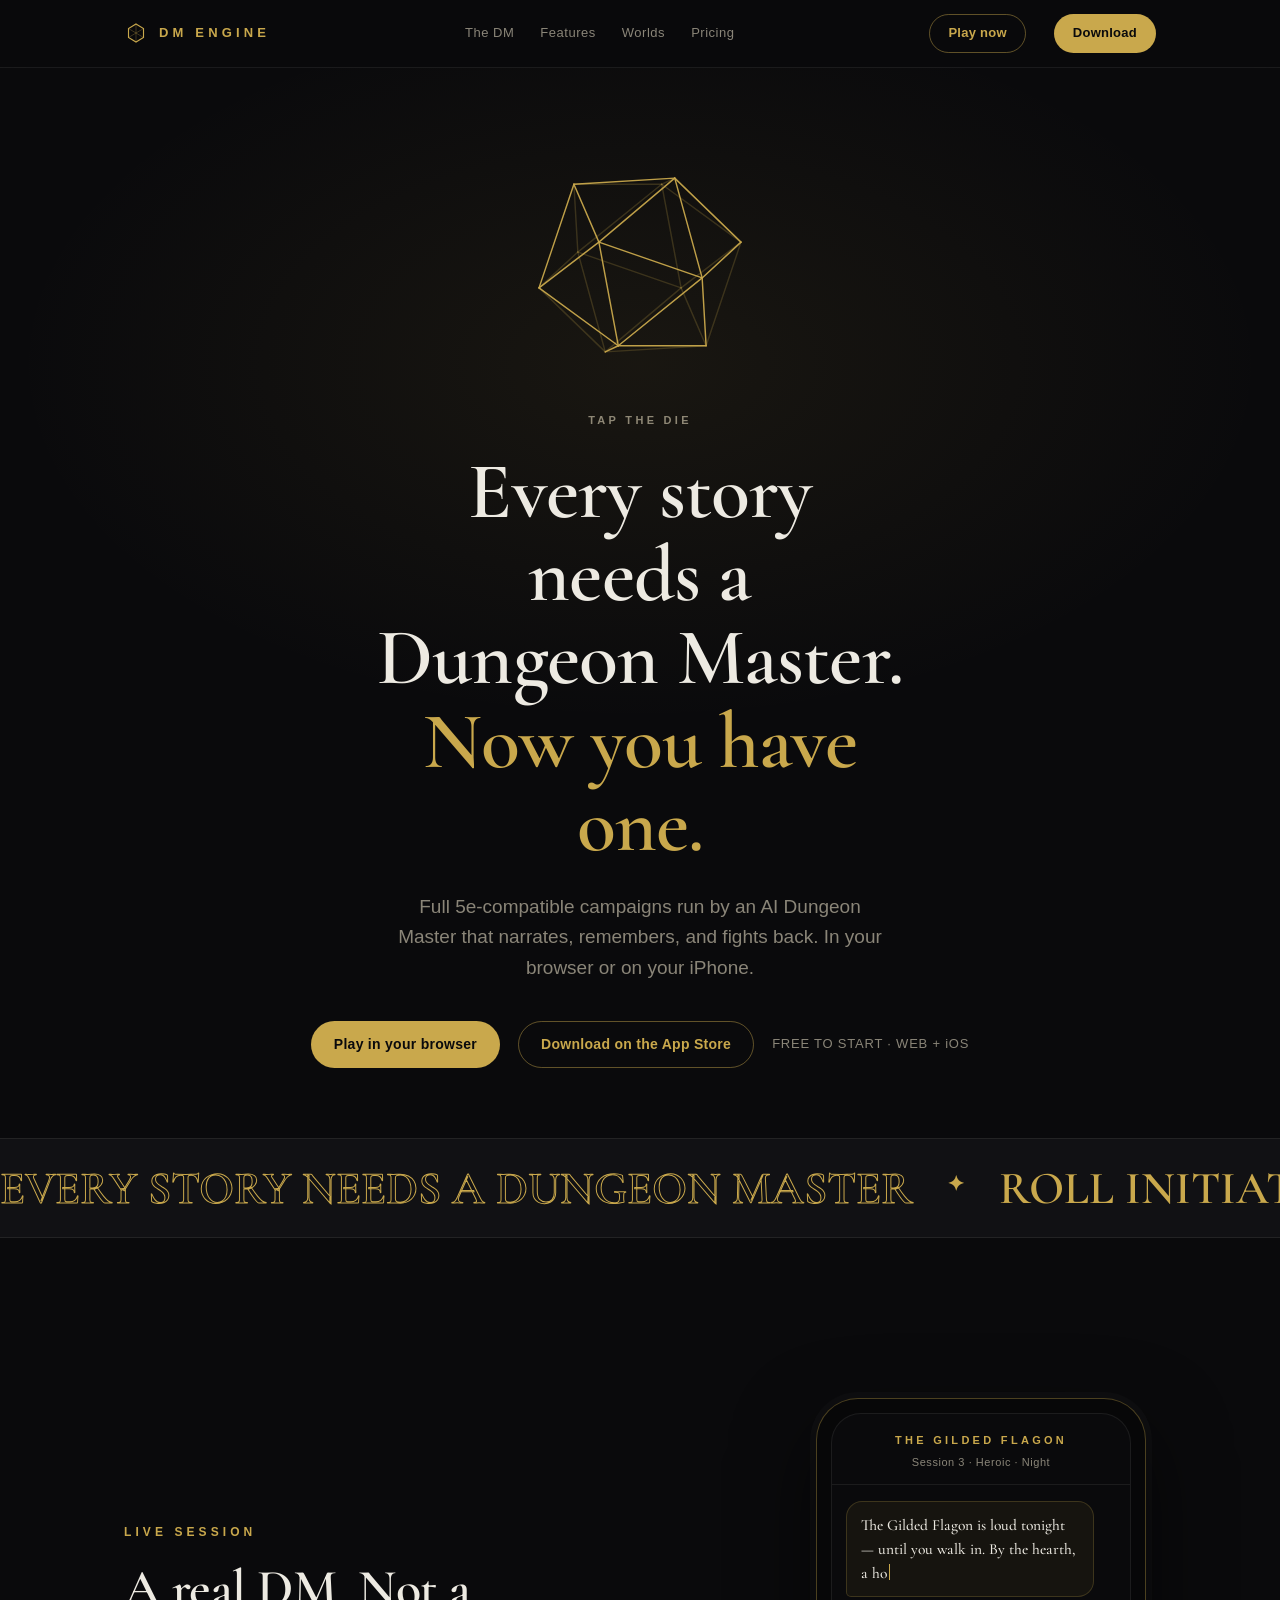
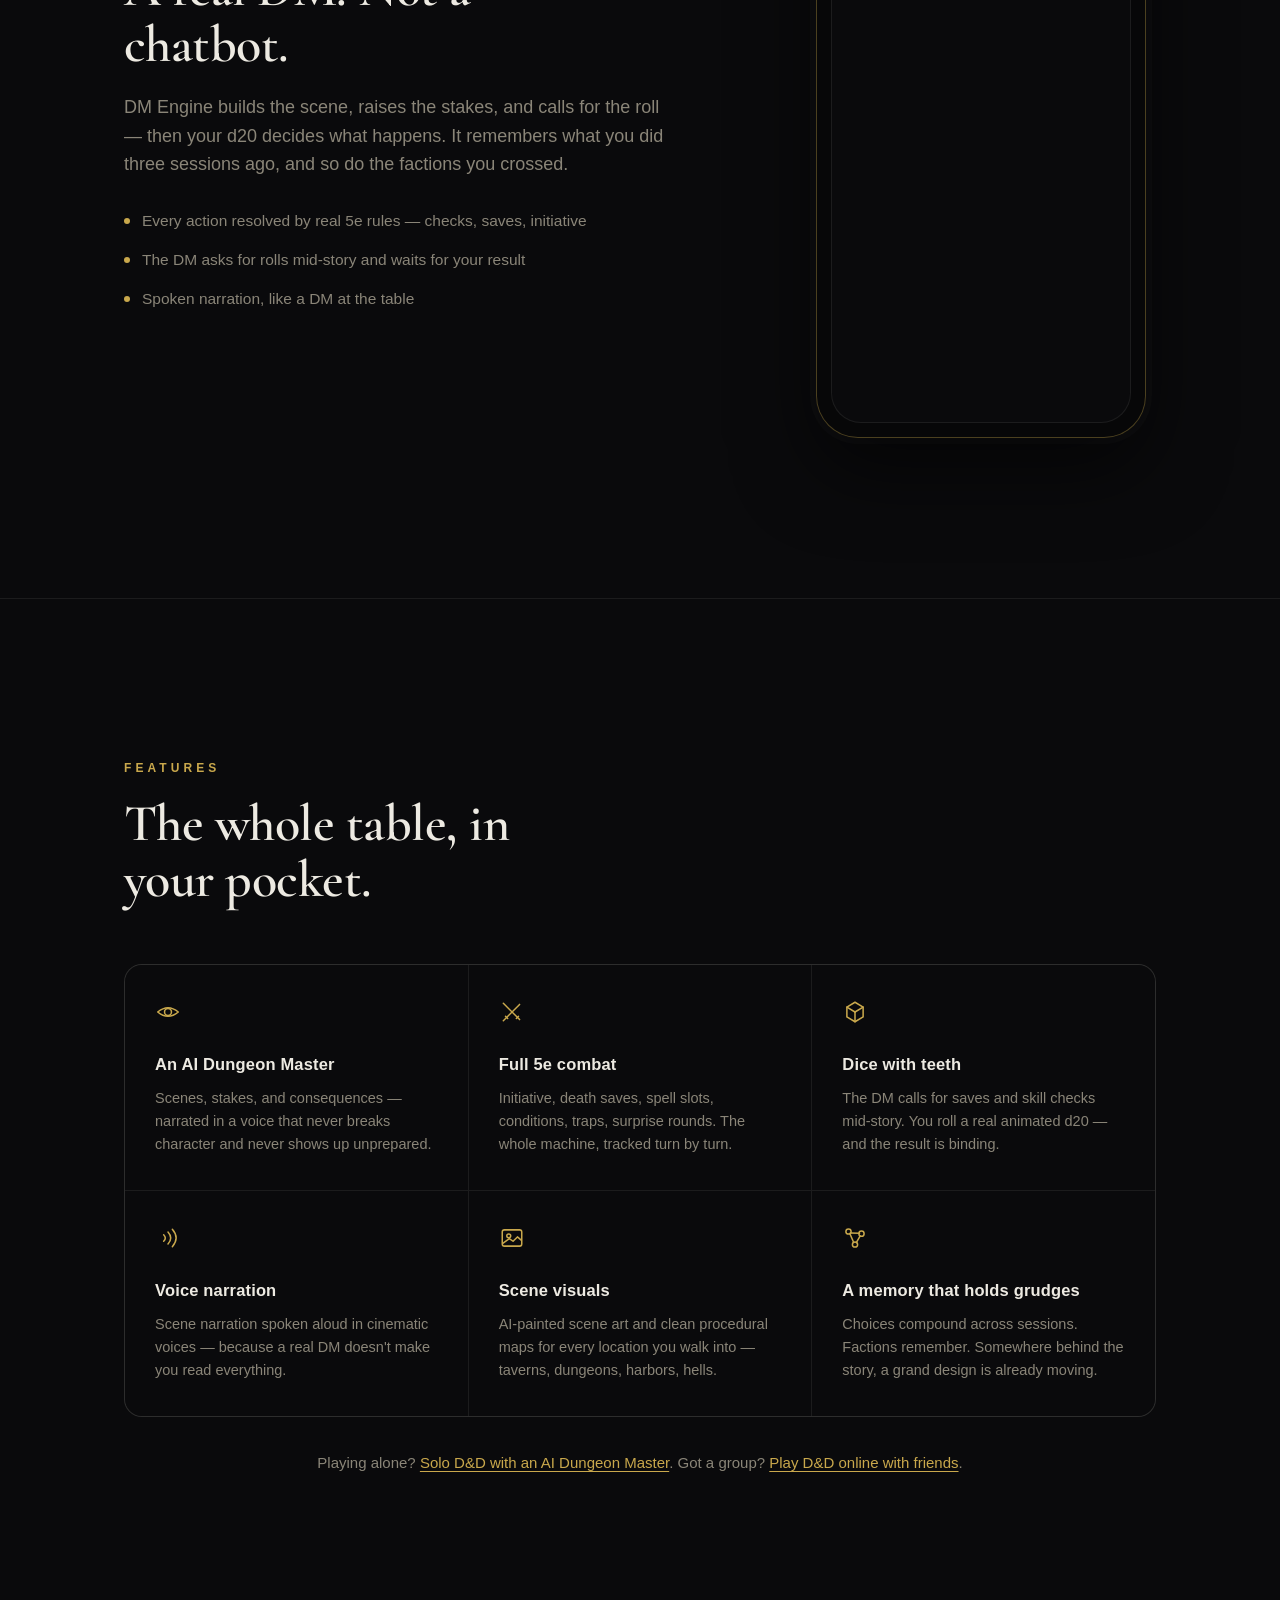
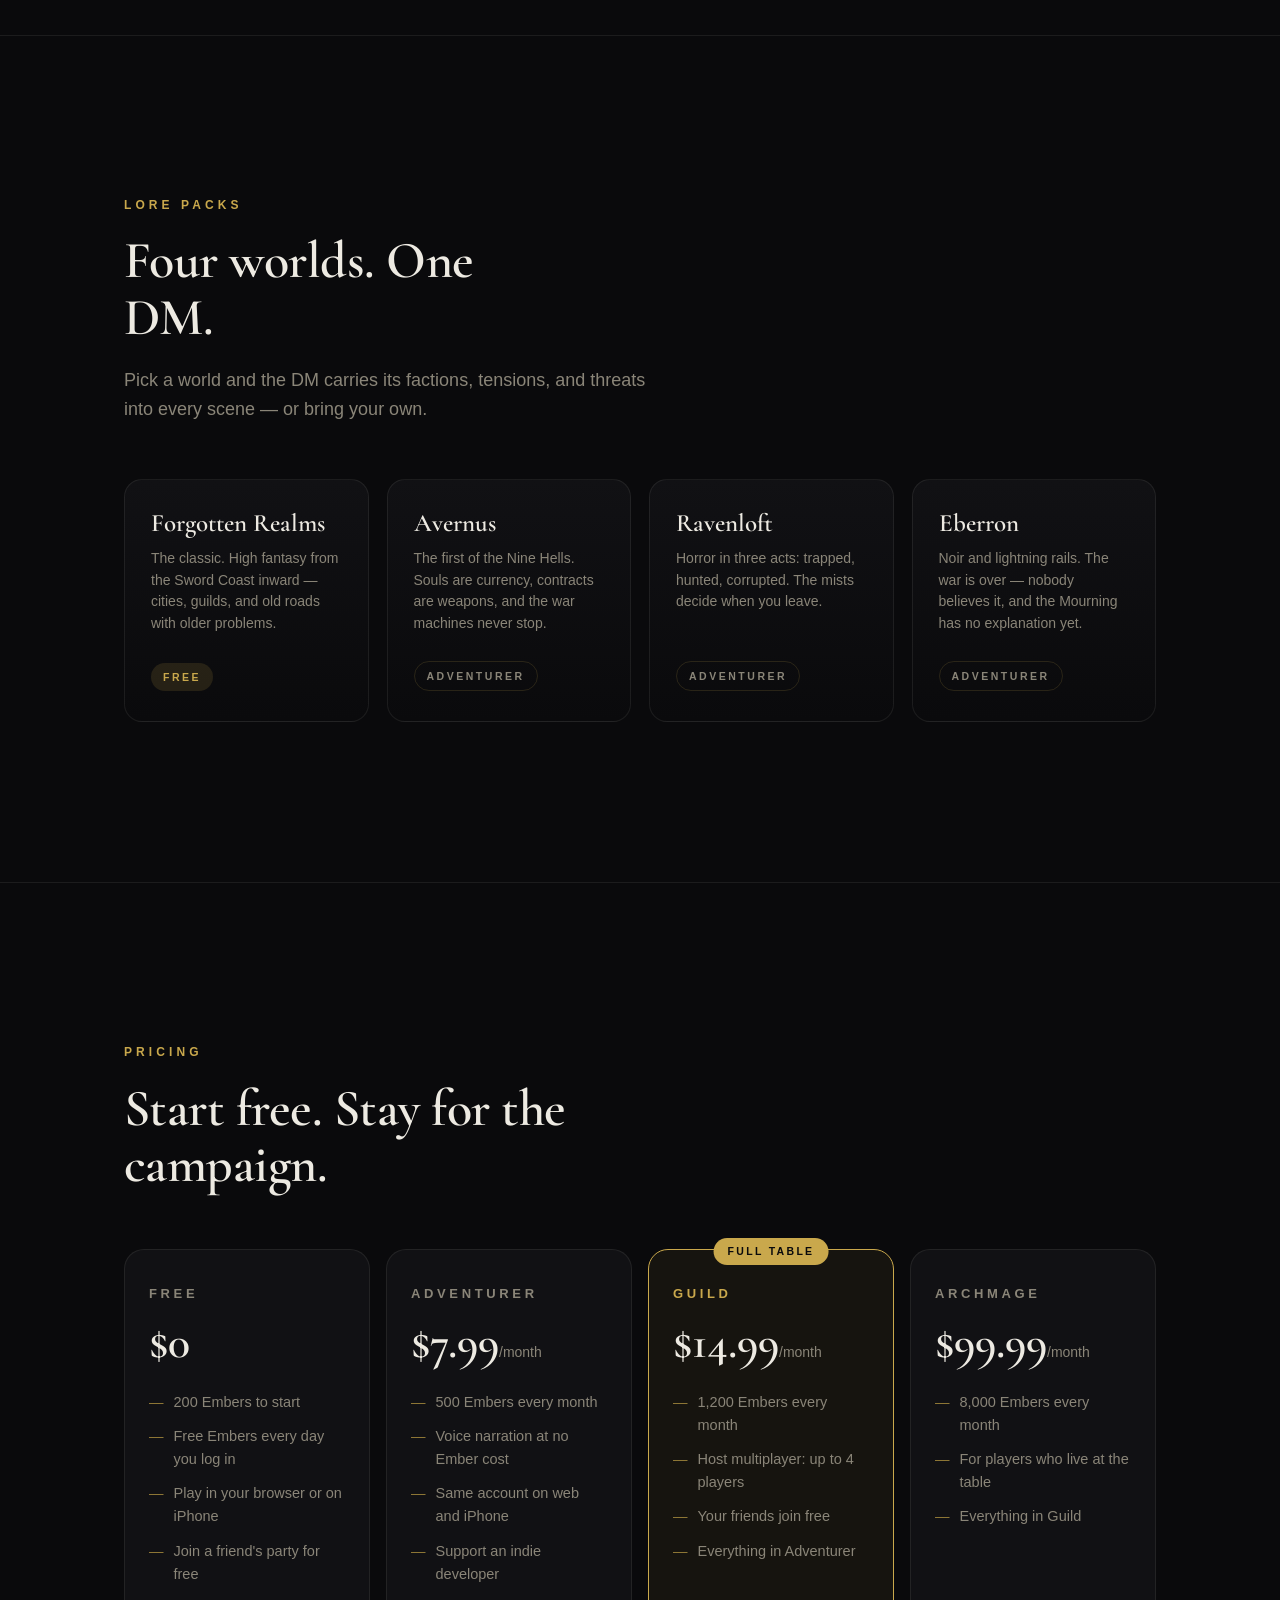
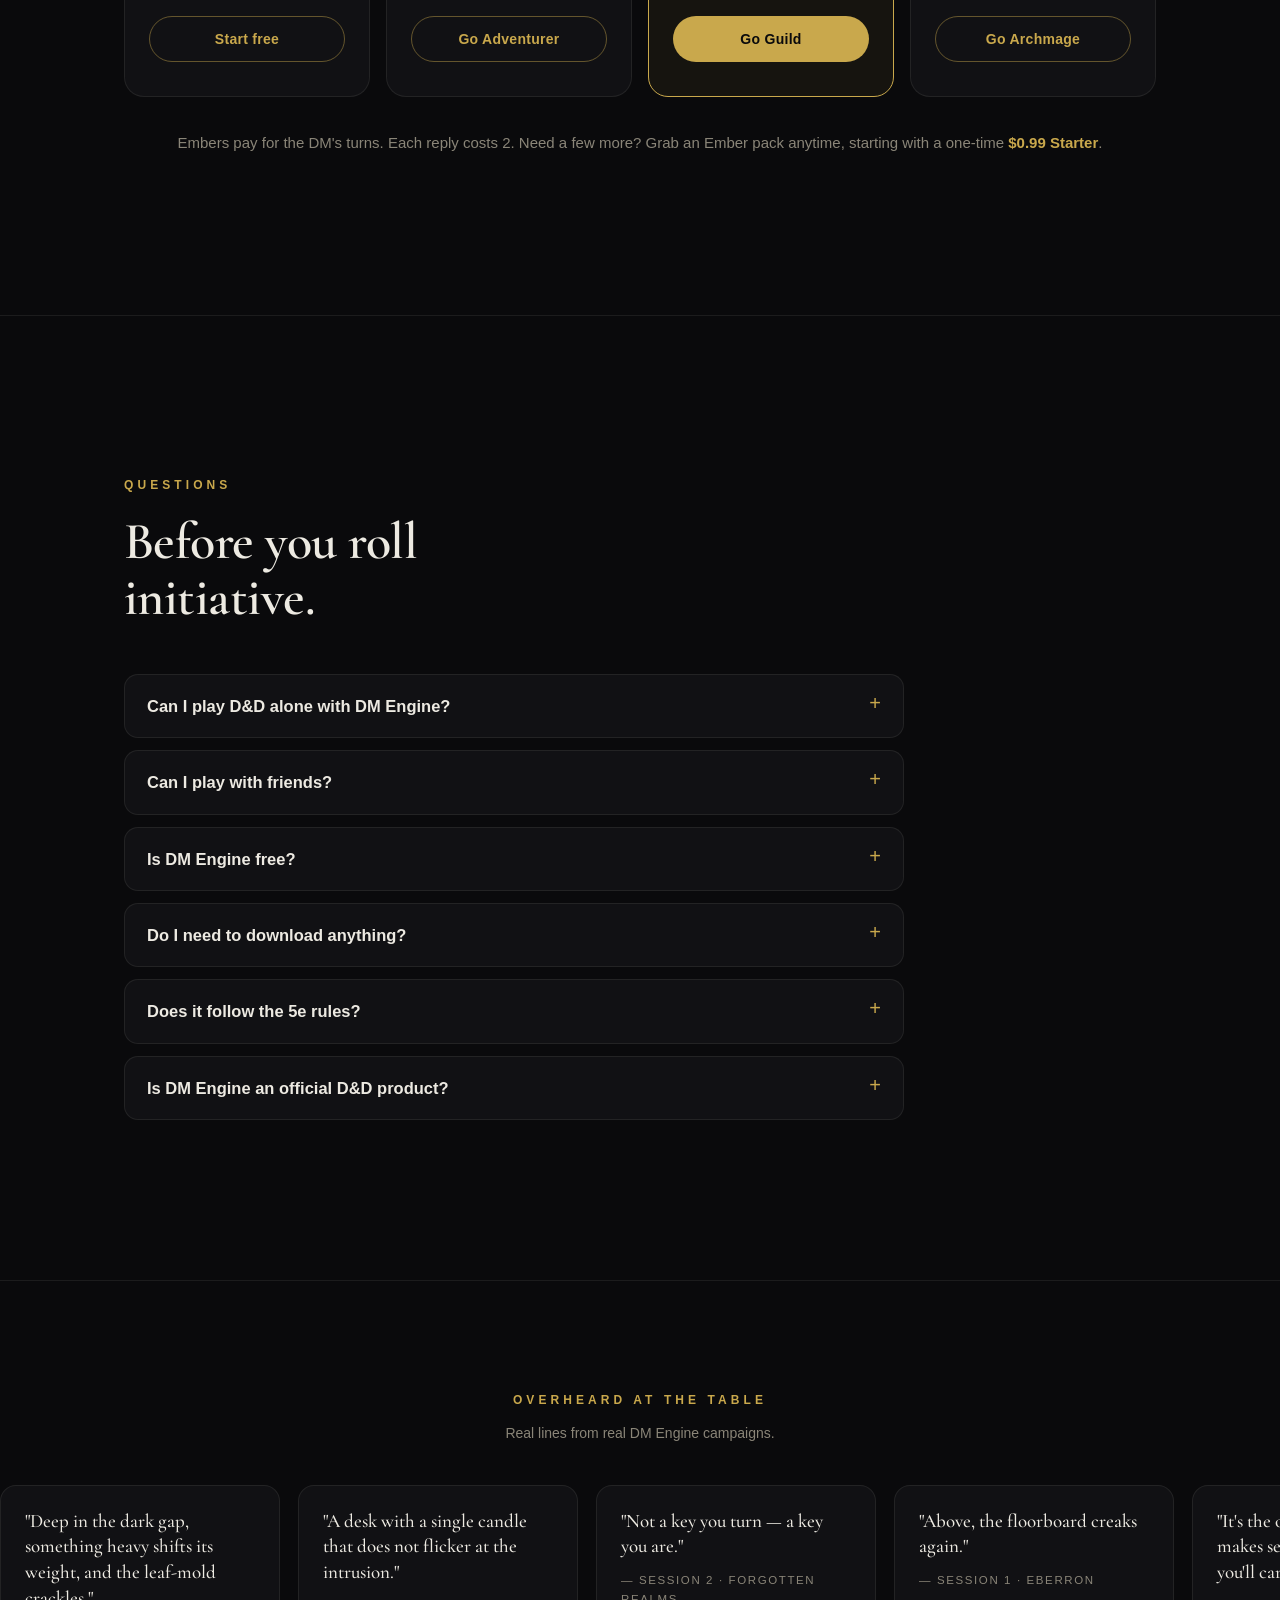
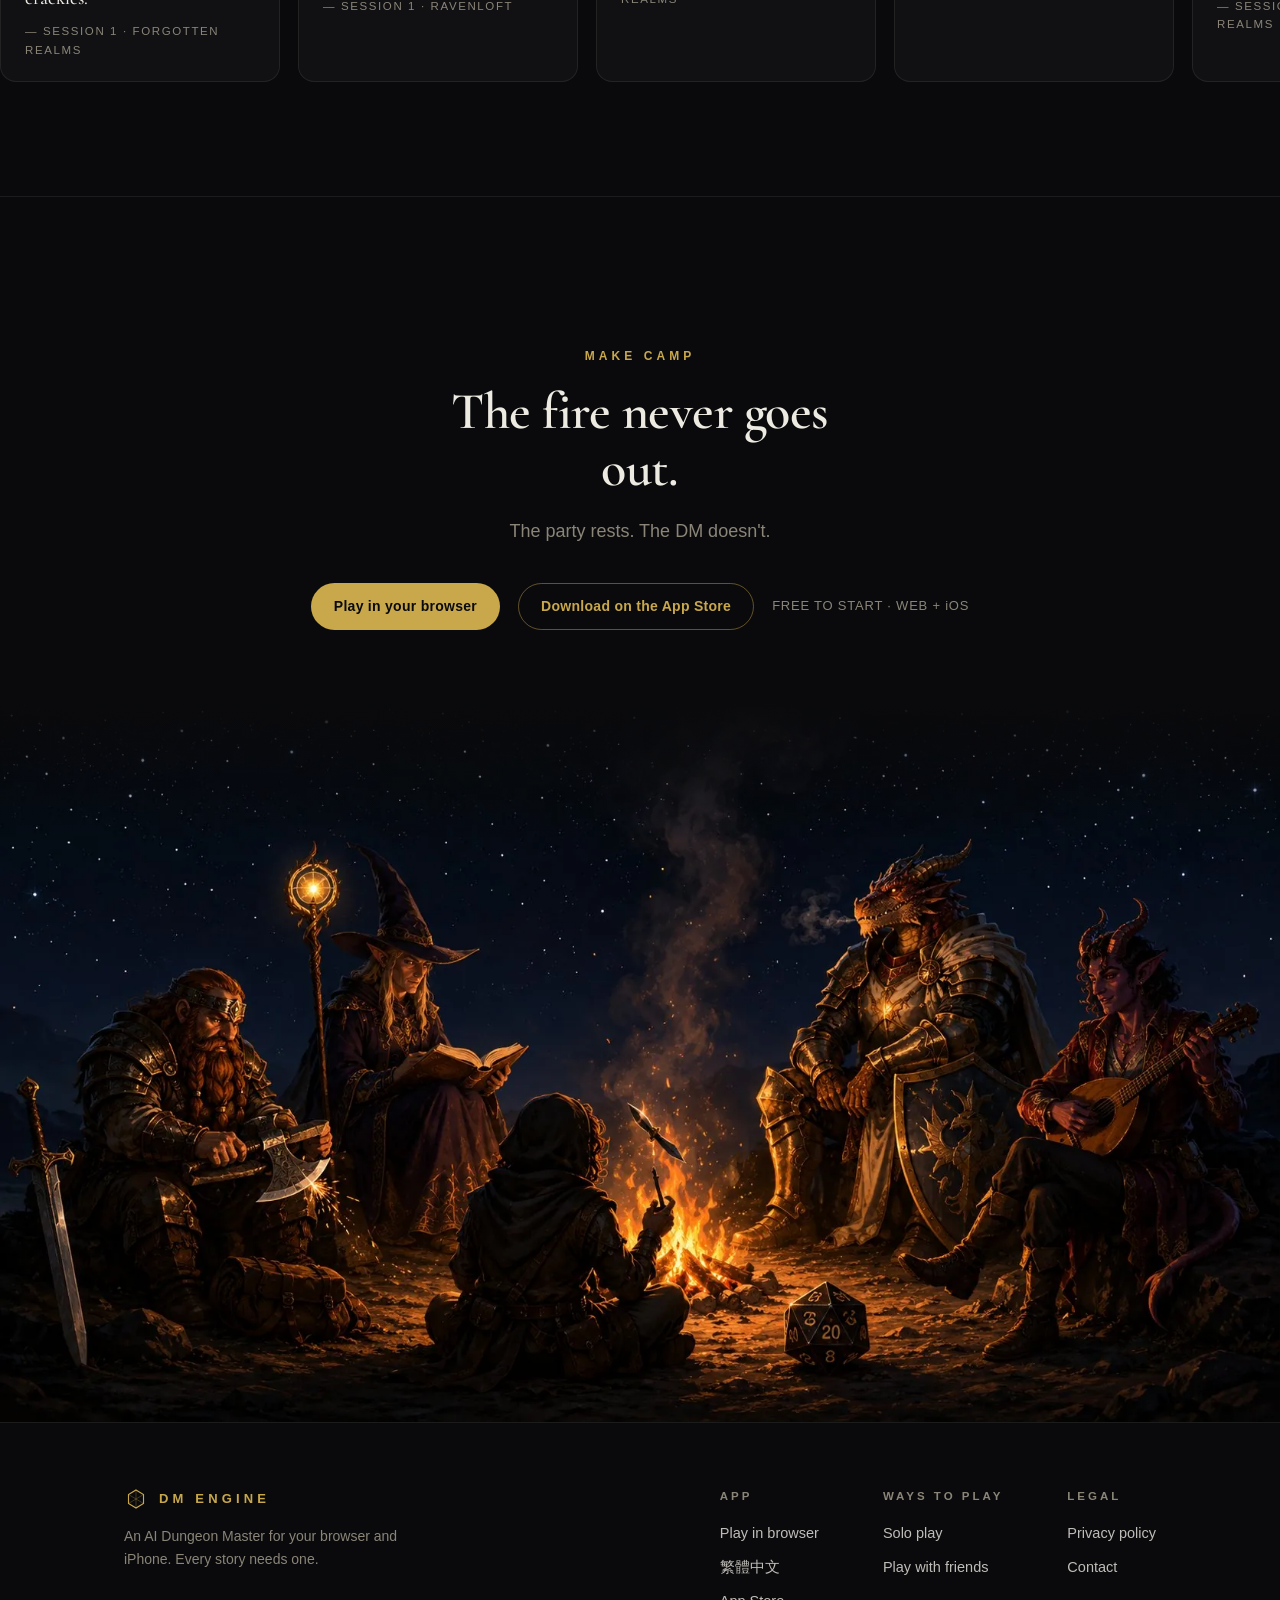
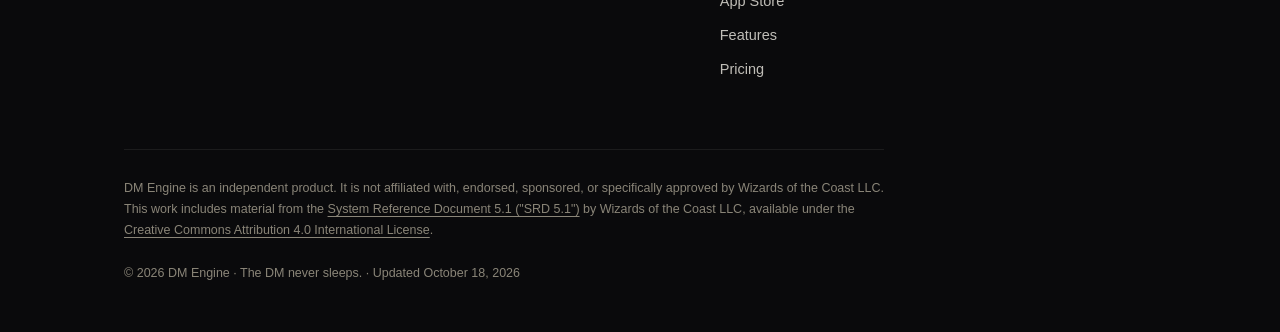
==== index.html @ 3f36490f "Add FAQ, business info and updated date" ====
<!DOCTYPE html>
<html lang="en">
<head>
<meta charset="UTF-8">
<meta name="viewport" content="width=device-width, initial-scale=1">
<title>DM Engine — AI Dungeon Master for 5e | Play Free in Your Browser or on iPhone</title>
<meta name="description" content="An AI Dungeon Master that runs full 5e campaigns: narration, real dice, combat, and a story that remembers. Play solo or host up to 4 friends. Free to start in your browser or on iPhone.">
<link rel="canonical" href="https://dmengineapp.com/">
<link rel="alternate" hreflang="en" href="https://dmengineapp.com/">
<link rel="alternate" hreflang="zh-Hant" href="https://dmengineapp.com/zh/">
<link rel="alternate" hreflang="x-default" href="https://dmengineapp.com/">
<meta name="theme-color" content="#0A0A0C">
<meta property="og:site_name" content="DM Engine">
<meta property="og:title" content="DM Engine — AI Dungeon Master">
<meta property="og:description" content="Every story needs a Dungeon Master. Now you have one. Full 5e campaigns, free to start in your browser or on iPhone.">
<meta property="og:type" content="website">
<meta property="og:url" content="https://dmengineapp.com/">
<meta property="og:image" content="https://dmengineapp.com/og-image.png">
<meta property="og:image:width" content="1200">
<meta property="og:image:height" content="630">
<meta property="og:image:alt" content="DM Engine: Every story needs a Dungeon Master. Now you have one.">
<meta name="twitter:card" content="summary_large_image">
<meta name="twitter:title" content="DM Engine — AI Dungeon Master">
<meta name="twitter:description" content="Full 5e campaigns run by an AI Dungeon Master. Free to start in your browser or on iPhone.">
<meta name="twitter:image" content="https://dmengineapp.com/og-image.png">
<meta name="apple-itunes-app" content="app-id=6762107792">
<script type="application/ld+json">{"@context": "https://schema.org", "@graph": [{"@type": "Organization", "@id": "https://dmengineapp.com/#org", "name": "DM Engine", "url": "https://dmengineapp.com/", "logo": "https://dmengineapp.com/logo.png", "email": "support@dmengineapp.com", "contactPoint": {"@type": "ContactPoint", "contactType": "customer support", "email": "support@dmengineapp.com", "availableLanguage": ["English", "Spanish", "Chinese"]}, "sameAs": ["https://apps.apple.com/app/id6762107792"]}, {"@type": "WebSite", "@id": "https://dmengineapp.com/#site", "name": "DM Engine", "url": "https://dmengineapp.com/", "publisher": {"@id": "https://dmengineapp.com/#org"}}, {"@type": "VideoGame", "name": "DM Engine", "url": "https://dmengineapp.com/", "description": "An AI Dungeon Master that runs full 5e campaigns: narration, real dice, combat, and a story that remembers. Play solo or host up to 4 friends. Free to start in your browser or on iPhone.", "image": "https://dmengineapp.com/og-image.png", "genre": ["Role-playing game", "Tabletop RPG"], "gamePlatform": ["Web browser", "iOS"], "applicationCategory": "GameApplication", "operatingSystem": "Web, iOS", "playMode": ["SinglePlayer", "MultiPlayer"], "numberOfPlayers": {"@type": "QuantitativeValue", "minValue": 1, "maxValue": 4}, "inLanguage": ["en", "es", "zh-Hant"], "sameAs": ["https://apps.apple.com/app/id6762107792", "https://play.dmengineapp.com/"], "offers": [{"@type": "Offer", "name": "Free", "price": "0", "priceCurrency": "USD", "url": "https://play.dmengineapp.com/"}, {"@type": "Offer", "name": "Adventurer", "price": "7.99", "priceCurrency": "USD", "url": "https://play.dmengineapp.com/"}, {"@type": "Offer", "name": "Guild", "price": "14.99", "priceCurrency": "USD", "url": "https://play.dmengineapp.com/"}, {"@type": "Offer", "name": "Archmage", "price": "99.99", "priceCurrency": "USD", "url": "https://play.dmengineapp.com/"}], "publisher": {"@id": "https://dmengineapp.com/#org"}}, {"@type": "WebPage", "@id": "https://dmengineapp.com/#page", "url": "https://dmengineapp.com/", "name": "DM Engine — AI Dungeon Master for 5e", "isPartOf": {"@id": "https://dmengineapp.com/#site"}, "publisher": {"@id": "https://dmengineapp.com/#org"}, "dateModified": "2026-10-18", "inLanguage": "en"}, {"@type": "FAQPage", "@id": "https://dmengineapp.com/#faq", "mainEntity": [{"@type": "Question", "name": "Can I play D&D alone with DM Engine?", "acceptedAnswer": {"@type": "Answer", "text": "Yes. DM Engine is an AI Dungeon Master, so you can run a full 5e-style campaign by yourself. It sets each scene, plays the characters you meet and asks for rolls when the story needs them."}}, {"@type": "Question", "name": "Can I play with friends?", "acceptedAnswer": {"@type": "Answer", "text": "Yes. A Guild member can host a game for up to 4 players. Friends join free with a 6-digit code, from a web browser or an iPhone."}}, {"@type": "Question", "name": "Is DM Engine free?", "acceptedAnswer": {"@type": "Answer", "text": "It is free to start. You get 200 Embers when you sign up and free Embers every day you log in. Each DM reply costs 2 Embers. Paid plans start at $7.99 a month."}}, {"@type": "Question", "name": "Do I need to download anything?", "acceptedAnswer": {"@type": "Answer", "text": "No. You can play in your browser at play.dmengineapp.com. There is also an iPhone app on the App Store, and the same account works on both."}}, {"@type": "Question", "name": "Does it follow the 5e rules?", "acceptedAnswer": {"@type": "Answer", "text": "Yes. Ability checks, saving throws, initiative, attack rolls, spell slots, conditions and death saves are all tracked, and you roll a real animated d20."}}, {"@type": "Question", "name": "Is DM Engine an official D&D product?", "acceptedAnswer": {"@type": "Answer", "text": "No. DM Engine is an independent product and is not affiliated with Wizards of the Coast. It uses material from the System Reference Document 5.1 under the Creative Commons license."}}]}]}</script>
<link rel="icon" href="data:image/svg+xml,%3Csvg xmlns='http://www.w3.org/2000/svg' viewBox='0 0 64 64'%3E%3Crect width='64' height='64' rx='14' fill='%230A0A0C'/%3E%3Cpolygon points='32,12 49,22 49,42 32,52 15,42 15,22' fill='none' stroke='%23C9A84C' stroke-width='2.5'/%3E%3Cline x1='32' y1='12' x2='32' y2='52' stroke='%23C9A84C' stroke-width='1.2' opacity='.6'/%3E%3Cline x1='15' y1='22' x2='49' y2='42' stroke='%23C9A84C' stroke-width='1.2' opacity='.6'/%3E%3Cline x1='49' y1='22' x2='15' y2='42' stroke='%23C9A84C' stroke-width='1.2' opacity='.6'/%3E%3C/svg%3E">
<link rel="preconnect" href="https://fonts.googleapis.com">
<link rel="preconnect" href="https://fonts.gstatic.com" crossorigin>
<link href="https://fonts.googleapis.com/css2?family=Cormorant+Garamond:wght@500;600&display=swap" rel="stylesheet">
<style>
:root{
  --bg:#0A0A0C;
  --bg2:#111114;
  --bg3:#16140F;
  --gold:#C9A84C;
  --gold-deep:#8F7836;
  --ink:#EDEAE2;
  --mut:#8A8578;
  --line:rgba(201,168,76,.16);
  --line-soft:rgba(237,234,226,.08);
  --sans:-apple-system,BlinkMacSystemFont,"Segoe UI",Roboto,Helvetica,Arial,sans-serif;
  --serif:"Cormorant Garamond",Georgia,serif;
}
*{box-sizing:border-box;margin:0;padding:0}
html{scroll-behavior:smooth}
body{
  background:var(--bg);
  color:var(--ink);
  font-family:var(--sans);
  font-size:17px;
  line-height:1.6;
  -webkit-font-smoothing:antialiased;
  overflow-x:hidden;
}
::selection{background:rgba(201,168,76,.25)}
a{color:inherit;text-decoration:none}
img,canvas{display:block;max-width:100%}

.wrap{max-width:1080px;margin:0 auto;padding:0 24px}

/* ---------- nav ---------- */
nav{
  position:fixed;inset:0 0 auto 0;z-index:50;
  background:rgba(10,10,12,.78);
  -webkit-backdrop-filter:blur(14px);backdrop-filter:blur(14px);
  border-bottom:1px solid var(--line-soft);
}
.nav-in{
  max-width:1080px;margin:0 auto;padding:14px 24px;
  display:flex;align-items:center;gap:28px;
}
.brand{display:flex;align-items:center;gap:11px;font-size:13px;font-weight:600;letter-spacing:.32em;color:var(--gold)}
.brand svg{width:24px;height:24px;flex:none;transition:transform .6s cubic-bezier(.2,.8,.2,1)}
.brand:hover svg{transform:rotate(120deg)}
.nav-links{display:flex;gap:26px;margin-left:auto}
.nav-links a{font-size:13px;color:var(--mut);letter-spacing:.04em;transition:color .2s}
.nav-links a:hover,.nav-links a:focus-visible{color:var(--ink)}
.btn{
  display:inline-flex;align-items:center;justify-content:center;gap:8px;
  font-family:var(--sans);font-size:14px;font-weight:600;letter-spacing:.02em;
  padding:11px 22px;border-radius:999px;cursor:pointer;
  transition:transform .18s,box-shadow .18s,background .18s,color .18s;
  border:1px solid transparent;
}
.btn:focus-visible{outline:2px solid var(--gold);outline-offset:3px}
.btn:active{transform:scale(.97)}
.btn-gold{background:var(--gold);color:#0A0A0C}
.btn-gold:hover{transform:translateY(-1px);box-shadow:0 6px 24px rgba(201,168,76,.25)}
.btn-ghost{border-color:rgba(201,168,76,.45);color:var(--gold)}
.btn-ghost:hover{background:rgba(201,168,76,.08)}
nav .btn{padding:8px 18px;font-size:13px}
nav .btn{white-space:nowrap}

/* ---------- hero ---------- */
.hero{
  min-height:100svh;
  display:flex;flex-direction:column;align-items:center;justify-content:center;
  text-align:center;position:relative;overflow:hidden;
  padding:120px 24px 70px;
}
.hero::before{
  content:"";position:absolute;inset:0;pointer-events:none;
  background:radial-gradient(ellipse 70% 45% at 50% 32%,rgba(201,168,76,.08),transparent 70%);
}
#ico{width:min(290px,60vw);height:auto;margin-bottom:2px;cursor:pointer;position:relative;z-index:1}
#ico:focus-visible{outline:2px solid var(--gold);outline-offset:8px;border-radius:50%}
.die-line{
  min-height:20px;margin-bottom:18px;
  font-size:11px;font-weight:600;letter-spacing:.3em;color:var(--mut);
  transition:opacity .4s,transform .4s,color .4s;
}
.die-line.pop{animation:pop .45s cubic-bezier(.2,1.4,.4,1)}
.die-line.rolled{color:var(--gold);font-size:12px}
@keyframes pop{0%{transform:scale(.7);opacity:0}100%{transform:scale(1);opacity:1}}
.hero h1{
  font-family:var(--serif);font-weight:600;
  font-size:clamp(42px,7.2vw,80px);
  line-height:1.04;letter-spacing:-.01em;
  max-width:14ch;
}
.hero h1 .gold{color:var(--gold);display:block}
.hero .sub{
  margin-top:26px;max-width:46ch;
  font-size:clamp(16px,2vw,19px);color:var(--mut);
}
.cta-row{margin-top:38px;display:flex;align-items:center;gap:18px;flex-wrap:wrap;justify-content:center}
.cta-note{font-size:13px;color:var(--mut);letter-spacing:.06em}

/* ---------- marquee bands ---------- */
.marquee{
  overflow:hidden;padding:26px 0;
  border-top:1px solid var(--line-soft);border-bottom:1px solid var(--line-soft);
  background:var(--bg2);
}
.m-track{display:flex;width:max-content;animation:marq 34s linear infinite}
.marquee:hover .m-track{animation-play-state:paused}
.m-seg{
  display:flex;align-items:center;gap:34px;padding-right:34px;
  font-family:var(--serif);font-weight:600;
  font-size:clamp(26px,4.5vw,46px);line-height:1;white-space:nowrap;
}
.m-seg em{font-style:normal}
.m-out{color:transparent;-webkit-text-stroke:1px var(--gold)}
@supports not (-webkit-text-stroke:1px black){.m-out{color:var(--gold-deep)}}
.m-fill{color:var(--gold)}
.m-seg i{font-style:normal;color:var(--gold);font-size:.45em;transform:translateY(-.1em)}
@keyframes marq{to{transform:translateX(-50%)}}

/* ---------- sections ---------- */
section{padding:clamp(96px,13vw,160px) 0;position:relative}
.eyebrow{
  font-size:12px;font-weight:600;letter-spacing:.34em;color:var(--gold);
  text-transform:uppercase;margin-bottom:18px;
}
h2{
  font-family:var(--serif);font-weight:600;
  font-size:clamp(32px,4.6vw,52px);line-height:1.08;letter-spacing:-.01em;
  max-width:18ch;
}
.lead{margin-top:20px;max-width:54ch;color:var(--mut);font-size:clamp(16px,1.9vw,18px)}
.rule{border-top:1px solid var(--line-soft)}

/* ---------- live session ---------- */
.session-grid{display:flex;gap:64px;align-items:center;flex-wrap:wrap}
.session-copy{flex:1 1 360px;min-width:300px}
.session-points{margin-top:30px;display:grid;gap:14px}
.session-points li{
  list-style:none;display:flex;gap:12px;align-items:baseline;
  color:var(--mut);font-size:15.5px;
}
.session-points li::before{content:"";width:6px;height:6px;border-radius:50%;background:var(--gold);flex:none;transform:translateY(-2px)}
.phone-col{flex:0 1 340px;margin:0 auto}
.phone{
  width:min(330px,86vw);aspect-ratio:330/640;
  background:#070708;
  border:1px solid rgba(201,168,76,.35);
  border-radius:42px;padding:14px;
  box-shadow:0 30px 80px rgba(0,0,0,.6),0 0 0 6px rgba(255,255,255,.02);
}
.screen{
  background:var(--bg);height:100%;border-radius:30px;
  display:flex;flex-direction:column;overflow:hidden;
  border:1px solid var(--line-soft);
}
.screen-head{
  padding:18px 18px 12px;text-align:center;
  border-bottom:1px solid var(--line-soft);
}
.screen-head .loc{font-size:11px;font-weight:600;letter-spacing:.3em;color:var(--gold)}
.screen-head .meta{font-size:11px;color:var(--mut);margin-top:5px;letter-spacing:.05em}
.msgs{flex:1;padding:16px 14px;display:flex;flex-direction:column;gap:12px;overflow-y:auto}
.msg{font-size:13.5px;line-height:1.55;padding:11px 14px;border-radius:16px;max-width:92%}
.msg.dm{
  background:var(--bg3);border:1px solid rgba(201,168,76,.22);
  color:var(--ink);align-self:flex-start;border-bottom-left-radius:5px;
  font-family:var(--serif);font-size:15.5px;font-weight:500;
}
.msg.pc{
  border:1px solid rgba(201,168,76,.5);color:var(--gold);
  align-self:flex-end;border-bottom-right-radius:5px;
}
.cur{display:inline-block;width:1px;height:1em;background:var(--gold);margin-left:2px;vertical-align:-2px;animation:blink 1s steps(1) infinite}
@keyframes blink{50%{opacity:0}}
.roll-chip{
  align-self:center;margin-top:4px;
  font-size:11px;font-weight:600;letter-spacing:.22em;color:var(--gold);
  border:1px solid rgba(201,168,76,.5);border-radius:999px;padding:8px 16px;
  opacity:0;transform:translateY(6px);transition:opacity .6s,transform .6s;
}
.roll-chip.show{opacity:1;transform:none}

/* ---------- features ---------- */
.feat-grid{
  margin-top:56px;
  display:grid;grid-template-columns:repeat(auto-fit,minmax(280px,1fr));
  gap:1px;background:var(--line-soft);
  border:1px solid var(--line-soft);border-radius:18px;overflow:hidden;
}
.feat{
  background:var(--bg);padding:34px 30px;
  transition:background .25s;
}
.feat:hover{background:var(--bg2)}
.feat svg{
  width:26px;height:26px;stroke:var(--gold);fill:none;stroke-width:1.4;
  stroke-linecap:round;stroke-linejoin:round;margin-bottom:18px;
  transition:transform .35s cubic-bezier(.2,1.2,.4,1);
}
.feat:hover svg{transform:translateY(-3px) rotate(-4deg)}
.feat h3{font-size:16.5px;font-weight:600;letter-spacing:.01em}
.feat p{margin-top:9px;font-size:14.5px;color:var(--mut);line-height:1.6}

/* ---------- worlds ---------- */
.world-grid{
  margin-top:56px;
  display:grid;grid-template-columns:repeat(auto-fit,minmax(230px,1fr));gap:18px;
}
.world{
  border:1px solid var(--line-soft);border-radius:18px;
  padding:30px 26px;min-height:200px;
  display:flex;flex-direction:column;justify-content:space-between;gap:26px;
  background:linear-gradient(180deg,var(--bg2),var(--bg));
  transition:border-color .25s,transform .25s;
}
.world:hover{border-color:rgba(201,168,76,.4);transform:translateY(-3px)}
.world h3{font-family:var(--serif);font-size:25px;font-weight:600;line-height:1.1}
.world .vibe{margin-top:10px;font-size:14px;color:var(--mut);line-height:1.55}
.tier{
  align-self:flex-start;
  font-size:10.5px;font-weight:600;letter-spacing:.24em;
  padding:6px 12px;border-radius:999px;
}
.tier.free{background:rgba(201,168,76,.14);color:var(--gold)}
.tier.adv{border:1px solid var(--line);color:var(--mut)}

/* ---------- pricing ---------- */
.price-grid{
  margin-top:56px;
  display:grid;grid-template-columns:repeat(4,1fr);gap:16px;
  align-items:stretch;
}
@media (max-width:980px){.price-grid{grid-template-columns:repeat(2,1fr)}}
@media (max-width:560px){.price-grid{grid-template-columns:1fr}}
.plan{
  border:1px solid var(--line-soft);border-radius:20px;padding:34px 24px;
  display:flex;flex-direction:column;background:var(--bg2);
}
.plan.hot{border-color:var(--gold);position:relative;background:var(--bg3)}
.plan .badge{
  position:absolute;top:-12px;left:50%;transform:translateX(-50%);
  background:var(--gold);color:#0A0A0C;
  font-size:10.5px;font-weight:700;letter-spacing:.22em;
  padding:5px 14px;border-radius:999px;white-space:nowrap;
}
.plan h3{font-size:13px;font-weight:600;letter-spacing:.28em;color:var(--mut);text-transform:uppercase}
.plan.hot h3{color:var(--gold)}
.price{font-family:var(--serif);font-size:46px;font-weight:600;margin-top:14px;line-height:1}
.price small{font-family:var(--sans);font-size:14px;color:var(--mut);font-weight:400}
.plan ul{margin:26px 0 30px;display:grid;gap:11px}
.plan li{list-style:none;font-size:14.5px;color:var(--mut);display:flex;gap:10px;align-items:baseline}
.plan li::before{content:"—";color:var(--gold-deep);flex:none}
.plan li .soon{font-size:10.5px;letter-spacing:.14em;color:var(--gold-deep);border:1px solid var(--line);border-radius:999px;padding:2px 8px;margin-left:6px;white-space:nowrap}
.plan .btn{margin-top:auto;width:100%}
.lifetime{
  margin-top:34px;text-align:center;color:var(--mut);font-size:15px;
}
.lifetime b{color:var(--gold);font-weight:600}
.lifetime a{color:var(--gold);text-decoration:underline;text-underline-offset:3px}
.lifetime a:hover{color:var(--ink)}
.faq-list{margin-top:48px;display:grid;gap:12px;max-width:780px}
.faq-list details{border:1px solid var(--line-soft);border-radius:14px;background:var(--bg2);padding:18px 22px}
.faq-list summary{cursor:pointer;font-weight:600;font-size:16.5px;list-style:none;display:flex;justify-content:space-between;gap:16px}
.faq-list summary::-webkit-details-marker{display:none}
.faq-list summary::after{content:"+";color:var(--gold);font-weight:400;font-size:20px;line-height:1}
.faq-list details[open] summary::after{content:"\2212"}
.faq-list details p{margin-top:12px;color:var(--mut);font-size:15px;line-height:1.65;max-width:68ch}
.faq-list summary:focus-visible{outline:2px solid var(--gold);outline-offset:4px;border-radius:6px}

/* ---------- overheard marquee ---------- */
.overheard{padding:clamp(70px,9vw,110px) 0;border-top:1px solid var(--line-soft);overflow:hidden}
.overheard .eyebrow{text-align:center;margin-bottom:12px}
.q-note{text-align:center;font-size:14px;color:var(--mut);margin-bottom:36px}
.q-track{display:flex;width:max-content;gap:18px;animation:marq 52s linear infinite reverse;padding:4px 0}
.overheard:hover .q-track{animation-play-state:paused}
.q-seg{display:flex;gap:18px;padding-right:18px}
.quote{
  flex:none;width:280px;
  border:1px solid var(--line-soft);border-radius:16px;
  padding:22px 24px;background:var(--bg2);
  transition:border-color .25s;
}
.quote:hover{border-color:rgba(201,168,76,.35)}
.quote p{font-family:var(--serif);font-size:19px;font-weight:500;line-height:1.35;color:var(--ink)}
.quote span{display:block;margin-top:12px;font-size:11.5px;letter-spacing:.14em;color:var(--mut);text-transform:uppercase}

/* ---------- camp (final cta) ---------- */
.camp{
  position:relative;text-align:center;
  padding:clamp(96px,12vw,150px) 0 0;
  border-top:1px solid var(--line-soft);
}
.camp .wrap{position:relative;z-index:1;display:flex;flex-direction:column;align-items:center}
.camp .lead{text-align:center}
.camp-scene{
  position:relative;width:100%;
  aspect-ratio:1672/941;min-height:420px;max-height:86vh;
  overflow:hidden;margin-top:clamp(44px,6vw,72px);
}
.camp-img{position:absolute;inset:0;width:100%;height:100%;object-fit:cover;object-position:50% 72%}
.camp-scene::before{
  content:"";position:absolute;top:0;left:0;right:0;height:140px;z-index:1;pointer-events:none;
  background:linear-gradient(180deg,var(--bg),rgba(10,10,12,0));
}
#fire{position:absolute;inset:0;width:100%;height:100%;z-index:2;cursor:pointer}

/* ---------- footer ---------- */
footer{border-top:1px solid var(--line-soft);padding:64px 0 48px}
.foot-top{display:flex;justify-content:space-between;gap:40px;flex-wrap:wrap}
.foot-brand{max-width:300px}
.foot-brand .brand{margin-bottom:14px}
.foot-brand p{font-size:14px;color:var(--mut)}
.foot-links{display:flex;gap:64px;flex-wrap:wrap}
.foot-links h4{font-size:11.5px;font-weight:600;letter-spacing:.26em;color:var(--mut);text-transform:uppercase;margin-bottom:16px}
.foot-links a{display:block;font-size:14.5px;color:var(--ink);opacity:.8;margin-bottom:11px;transition:opacity .2s}
.foot-links a:hover{opacity:1;color:var(--gold)}
.legal{
  margin-top:56px;padding-top:28px;border-top:1px solid var(--line-soft);
  font-size:12.5px;color:var(--mut);line-height:1.7;max-width:760px;
}
.legal a{text-decoration:underline;text-underline-offset:3px}
.legal a:hover{color:var(--gold)}

/* ---------- reveal + stagger ---------- */
.reveal{opacity:0;transform:translateY(26px);transition:opacity .8s ease,transform .8s ease}
.reveal.in{opacity:1;transform:none}
.stagger>*{opacity:0;transform:translateY(24px);transition:opacity .7s ease,transform .7s ease}
.stagger.in>*{opacity:1;transform:none}
.stagger.in>*:nth-child(2){transition-delay:.08s}
.stagger.in>*:nth-child(3){transition-delay:.16s}
.stagger.in>*:nth-child(4){transition-delay:.24s}
.stagger.in>*:nth-child(5){transition-delay:.32s}
.stagger.in>*:nth-child(6){transition-delay:.4s}

@media (prefers-reduced-motion:reduce){
  html{scroll-behavior:auto}
  .reveal,.stagger>*{opacity:1;transform:none;transition:none}
  .cur{animation:none}
  .m-track,.q-track{animation:none}
  .die-line.pop{animation:none}
  .brand:hover svg,.feat:hover svg{transform:none}
}
@media (max-width:720px){
  .nav-links{display:none}
  .nav-in{gap:10px;padding:12px 16px}
  .brand{white-space:nowrap;letter-spacing:.2em}
  nav .btn{padding:7px 12px;font-size:12px}
  .session-grid{gap:44px}
  section{padding:88px 0}
  .quote{width:240px}
}
</style>
</head>
<body>

<nav>
  <div class="nav-in">
    <a class="brand" href="#top" aria-label="DM Engine home">
      <svg viewBox="0 0 64 64" aria-hidden="true"><polygon points="32,8 52,20 52,44 32,56 12,44 12,20" fill="none" stroke="#C9A84C" stroke-width="3"/><line x1="32" y1="8" x2="32" y2="56" stroke="#C9A84C" stroke-width="1.4" opacity=".55"/><line x1="12" y1="20" x2="52" y2="44" stroke="#C9A84C" stroke-width="1.4" opacity=".55"/><line x1="52" y1="20" x2="12" y2="44" stroke="#C9A84C" stroke-width="1.4" opacity=".55"/></svg>
      DM ENGINE
    </a>
    <div class="nav-links">
      <a href="#session">The DM</a>
      <a href="#features">Features</a>
      <a href="#worlds">Worlds</a>
      <a href="#pricing">Pricing</a>
    </div>
    <a class="btn btn-ghost" style="margin-left:auto" href="https://play.dmengineapp.com">Play now</a>
    <a class="btn btn-gold" href="https://apps.apple.com/app/id6762107792">Download</a>
  </div>
</nav>

<header class="hero" id="top">
  <canvas id="ico" width="600" height="600" role="button" tabindex="0" aria-label="A twenty-sided die. Tap to roll."></canvas>
  <div class="die-line" id="dieLine" aria-live="polite">TAP THE DIE</div>
  <h1 id="heroTitle">Every story needs a Dungeon&nbsp;Master. <span class="gold">Now you have one.</span></h1>
  <p class="sub" id="heroSub">Full 5e-compatible campaigns run by an AI Dungeon Master that narrates, remembers, and fights back. In your browser or on your iPhone.</p>
  <div class="cta-row" id="heroCta">
    <a class="btn btn-gold" href="https://play.dmengineapp.com">Play in your browser</a>
    <a class="btn btn-ghost" href="https://apps.apple.com/app/id6762107792">Download on the App&nbsp;Store</a>
    <span class="cta-note">FREE TO START · WEB + iOS</span>
  </div>
</header>

<div class="marquee" aria-hidden="true">
  <div class="m-track">
    <span class="m-seg">
      <em class="m-out">EVERY STORY NEEDS A DUNGEON MASTER</em><i>✦</i>
      <em class="m-fill">ROLL INITIATIVE</em><i>✦</i>
      <em class="m-out">THE TABLE IS ALWAYS SET</em><i>✦</i>
    </span>
    <span class="m-seg">
      <em class="m-out">EVERY STORY NEEDS A DUNGEON MASTER</em><i>✦</i>
      <em class="m-fill">ROLL INITIATIVE</em><i>✦</i>
      <em class="m-out">THE TABLE IS ALWAYS SET</em><i>✦</i>
    </span>
  </div>
</div>

<section id="session">
  <div class="wrap session-grid">
    <div class="session-copy reveal">
      <p class="eyebrow">Live session</p>
      <h2>A real DM. Not a chatbot.</h2>
      <p class="lead">DM Engine builds the scene, raises the stakes, and calls for the roll — then your d20 decides what happens. It remembers what you did three sessions ago, and so do the factions you crossed.</p>
      <ul class="session-points">
        <li>Every action resolved by real 5e rules — checks, saves, initiative</li>
        <li>The DM asks for rolls mid-story and waits for your result</li>
        <li>Spoken narration, like a DM at the table</li>
      </ul>
    </div>
    <div class="phone-col reveal">
      <div class="phone">
        <div class="screen">
          <div class="screen-head">
            <div class="loc">THE GILDED FLAGON</div>
            <div class="meta">Session 3 · Heroic · Night</div>
          </div>
          <div class="msgs" id="msgs">
            <div class="roll-chip" id="rollChip">ROLL INITIATIVE — D20</div>
          </div>
        </div>
      </div>
    </div>
  </div>
</section>

<section id="features" class="rule">
  <div class="wrap">
    <div class="reveal">
      <p class="eyebrow">Features</p>
      <h2>The whole table, in your pocket.</h2>
    </div>
    <div class="feat-grid stagger">
      <div class="feat">
        <svg viewBox="0 0 24 24" aria-hidden="true"><path d="M2.5 12 Q12 4 21.5 12 Q12 20 2.5 12 Z"/><circle cx="12" cy="12" r="3.2"/></svg>
        <h3>An AI Dungeon Master</h3>
        <p>Scenes, stakes, and consequences — narrated in a voice that never breaks character and never shows up unprepared.</p>
      </div>
      <div class="feat">
        <svg viewBox="0 0 24 24" aria-hidden="true"><line x1="4" y1="20" x2="19" y2="5"/><line x1="4" y1="4" x2="19" y2="19"/><line x1="6" y1="16" x2="8" y2="18"/><line x1="16" y1="18" x2="18" y2="16"/></svg>
        <h3>Full 5e combat</h3>
        <p>Initiative, death saves, spell slots, conditions, traps, surprise rounds. The whole machine, tracked turn by turn.</p>
      </div>
      <div class="feat">
        <svg viewBox="0 0 24 24" aria-hidden="true"><polygon points="12,3 19.5,7.5 19.5,16.5 12,21 4.5,16.5 4.5,7.5"/><line x1="4.5" y1="7.5" x2="12" y2="12"/><line x1="19.5" y1="7.5" x2="12" y2="12"/><line x1="12" y1="12" x2="12" y2="21"/></svg>
        <h3>Dice with teeth</h3>
        <p>The DM calls for saves and skill checks mid-story. You roll a real animated d20 — and the result is binding.</p>
      </div>
      <div class="feat">
        <svg viewBox="0 0 24 24" aria-hidden="true"><path d="M8 9 Q11 12 8 15"/><path d="M12 6.5 Q17 12 12 17.5"/><path d="M16 4 Q23 12 16 20"/></svg>
        <h3>Voice narration</h3>
        <p>Scene narration spoken aloud in cinematic voices — because a real DM doesn't make you read everything.</p>
      </div>
      <div class="feat">
        <svg viewBox="0 0 24 24" aria-hidden="true"><rect x="3" y="4.5" width="18" height="15" rx="2"/><circle cx="9" cy="10" r="1.8"/><polyline points="3.5,17 9.5,12.5 13,15 17,11 20.5,14"/></svg>
        <h3>Scene visuals</h3>
        <p>AI-painted scene art and clean procedural maps for every location you walk into — taverns, dungeons, harbors, hells.</p>
      </div>
      <div class="feat">
        <svg viewBox="0 0 24 24" aria-hidden="true"><circle cx="6" cy="6" r="2.4"/><circle cx="18" cy="8" r="2.4"/><circle cx="12" cy="18" r="2.4"/><line x1="7.8" y1="7.4" x2="16.2" y2="7.6"/><line x1="7.2" y1="7.9" x2="10.8" y2="16.2"/><line x1="16.8" y1="10.1" x2="13.2" y2="16.3"/></svg>
        <h3>A memory that holds grudges</h3>
        <p>Choices compound across sessions. Factions remember. Somewhere behind the story, a grand design is already moving.</p>
      </div>
    </div>
    <p class="lifetime reveal">Playing alone? <a href="/solo/">Solo D&amp;D with an AI Dungeon Master</a>. Got a group? <a href="/group/">Play D&amp;D online with friends</a>.</p>
  </div>
</section>

<section id="worlds" class="rule">
  <div class="wrap">
    <div class="reveal">
      <p class="eyebrow">Lore packs</p>
      <h2>Four worlds. One DM.</h2>
      <p class="lead">Pick a world and the DM carries its factions, tensions, and threats into every scene — or bring your own.</p>
    </div>
    <div class="world-grid stagger">
      <div class="world">
        <div>
          <h3>Forgotten Realms</h3>
          <p class="vibe">The classic. High fantasy from the Sword Coast inward — cities, guilds, and old roads with older problems.</p>
        </div>
        <span class="tier free">FREE</span>
      </div>
      <div class="world">
        <div>
          <h3>Avernus</h3>
          <p class="vibe">The first of the Nine Hells. Souls are currency, contracts are weapons, and the war machines never stop.</p>
        </div>
        <span class="tier adv">ADVENTURER</span>
      </div>
      <div class="world">
        <div>
          <h3>Ravenloft</h3>
          <p class="vibe">Horror in three acts: trapped, hunted, corrupted. The mists decide when you leave.</p>
        </div>
        <span class="tier adv">ADVENTURER</span>
      </div>
      <div class="world">
        <div>
          <h3>Eberron</h3>
          <p class="vibe">Noir and lightning rails. The war is over — nobody believes it, and the Mourning has no explanation yet.</p>
        </div>
        <span class="tier adv">ADVENTURER</span>
      </div>
    </div>
  </div>
</section>

<section id="pricing" class="rule">
  <div class="wrap">
    <div class="reveal">
      <p class="eyebrow">Pricing</p>
      <h2>Start free. Stay for the campaign.</h2>
    </div>
    <div class="price-grid stagger">
      <div class="plan">
        <h3>Free</h3>
        <div class="price">$0</div>
        <ul>
          <li>200 Embers to start</li>
          <li>Free Embers every day you log in</li>
          <li>Play in your browser or on iPhone</li>
          <li>Join a friend's party for free</li>
        </ul>
        <a class="btn btn-ghost" href="https://play.dmengineapp.com">Start free</a>
      </div>
      <div class="plan">
        <h3>Adventurer</h3>
        <div class="price">$7.99<small>/month</small></div>
        <ul>
          <li>500 Embers every month</li>
          <li>Voice narration at no Ember cost</li>
          <li>Same account on web and iPhone</li>
          <li>Support an indie developer</li>
        </ul>
        <a class="btn btn-ghost" href="https://play.dmengineapp.com">Go Adventurer</a>
      </div>
      <div class="plan hot">
        <span class="badge">FULL TABLE</span>
        <h3>Guild</h3>
        <div class="price">$14.99<small>/month</small></div>
        <ul>
          <li>1,200 Embers every month</li>
          <li>Host multiplayer: up to 4 players</li>
          <li>Your friends join free</li>
          <li>Everything in Adventurer</li>
        </ul>
        <a class="btn btn-gold" href="https://play.dmengineapp.com">Go Guild</a>
      </div>
      <div class="plan">
        <h3>Archmage</h3>
        <div class="price">$99.99<small>/month</small></div>
        <ul>
          <li>8,000 Embers every month</li>
          <li>For players who live at the table</li>
          <li>Everything in Guild</li>
        </ul>
        <a class="btn btn-ghost" href="https://play.dmengineapp.com">Go Archmage</a>
      </div>
    </div>
    <p class="lifetime reveal">Embers pay for the DM's turns. Each reply costs 2. Need a few more? Grab an Ember pack anytime, starting with a one-time <b>$0.99 Starter</b>.</p>
  </div>
</section>

<section id="faq" class="rule">
  <div class="wrap">
    <div class="reveal">
      <p class="eyebrow">Questions</p>
      <h2>Before you roll initiative.</h2>
    </div>
    <div class="faq-list">
      <details><summary>Can I play D&amp;D alone with DM Engine?</summary><p>Yes. DM Engine is an AI Dungeon Master, so you can run a full 5e-style campaign by yourself. It sets each scene, plays the characters you meet and asks for rolls when the story needs them.</p></details>
      <details><summary>Can I play with friends?</summary><p>Yes. A Guild member can host a game for up to 4 players. Friends join free with a 6-digit code, from a web browser or an iPhone.</p></details>
      <details><summary>Is DM Engine free?</summary><p>It is free to start. You get 200 Embers when you sign up and free Embers every day you log in. Each DM reply costs 2 Embers. Paid plans start at $7.99 a month.</p></details>
      <details><summary>Do I need to download anything?</summary><p>No. You can play in your browser at play.dmengineapp.com. There is also an iPhone app on the App Store, and the same account works on both.</p></details>
      <details><summary>Does it follow the 5e rules?</summary><p>Yes. Ability checks, saving throws, initiative, attack rolls, spell slots, conditions and death saves are all tracked, and you roll a real animated d20.</p></details>
      <details><summary>Is DM Engine an official D&amp;D product?</summary><p>No. DM Engine is an independent product and is not affiliated with Wizards of the Coast. It uses material from the System Reference Document 5.1 under the Creative Commons license.</p></details>
    </div>
  </div>
</section>

<div class="overheard" aria-hidden="true">
  <p class="eyebrow">Overheard at the table</p>
  <p class="q-note">Real lines from real DM Engine campaigns.</p>
  <div class="q-track">
    <div class="q-seg">
      <div class="quote"><p>"Deep in the dark gap, something heavy shifts its weight, and the leaf-mold crackles."</p><span>— Session 1 · Forgotten Realms</span></div>
      <div class="quote"><p>"A desk with a single candle that does not flicker at the intrusion."</p><span>— Session 1 · Ravenloft</span></div>
      <div class="quote"><p>"Not a key you turn — a key you are."</p><span>— Session 2 · Forgotten Realms</span></div>
      <div class="quote"><p>"Above, the floorboard creaks again."</p><span>— Session 1 · Eberron</span></div>
      <div class="quote"><p>"It's the only decision that makes sense and the worst one you'll carry for a while."</p><span>— Session 1 · Forgotten Realms</span></div>
      <div class="quote"><p>"The rider is quiet for three full seconds."</p><span>— Session 1 · Ravenloft</span></div>
      <div class="quote"><p>"你將呼吸壓進胸腔深處，連指尖都凝成了樹根。霧裡的摩擦聲緩了一拍，像是也在傾聽你。"</p><span>— Session 1 · Forgotten Realms · 中文</span></div>
      <div class="quote"><p>"Far out over the harbor, the clouds turn the slow color of a bruise."</p><span>— Session 1 · Forgotten Realms</span></div>
      <div class="quote"><p>"Somewhere beneath your boots, faint and patient, something drags a claw across wood."</p><span>— Session 1 · Forgotten Realms</span></div>
      <div class="quote"><p>"The cold circles it, patient and polite."</p><span>— Session 1 · Forgotten Realms</span></div>
    </div>
    <div class="q-seg">
      <div class="quote"><p>"Deep in the dark gap, something heavy shifts its weight, and the leaf-mold crackles."</p><span>— Session 1 · Forgotten Realms</span></div>
      <div class="quote"><p>"A desk with a single candle that does not flicker at the intrusion."</p><span>— Session 1 · Ravenloft</span></div>
      <div class="quote"><p>"Not a key you turn — a key you are."</p><span>— Session 2 · Forgotten Realms</span></div>
      <div class="quote"><p>"Above, the floorboard creaks again."</p><span>— Session 1 · Eberron</span></div>
      <div class="quote"><p>"It's the only decision that makes sense and the worst one you'll carry for a while."</p><span>— Session 1 · Forgotten Realms</span></div>
      <div class="quote"><p>"The rider is quiet for three full seconds."</p><span>— Session 1 · Ravenloft</span></div>
      <div class="quote"><p>"你將呼吸壓進胸腔深處，連指尖都凝成了樹根。霧裡的摩擦聲緩了一拍，像是也在傾聽你。"</p><span>— Session 1 · Forgotten Realms · 中文</span></div>
      <div class="quote"><p>"Far out over the harbor, the clouds turn the slow color of a bruise."</p><span>— Session 1 · Forgotten Realms</span></div>
      <div class="quote"><p>"Somewhere beneath your boots, faint and patient, something drags a claw across wood."</p><span>— Session 1 · Forgotten Realms</span></div>
      <div class="quote"><p>"The cold circles it, patient and polite."</p><span>— Session 1 · Forgotten Realms</span></div>
    </div>
  </div>
</div>

<section class="camp">
  <div class="wrap reveal">
    <p class="eyebrow">Make camp</p>
    <h2>The fire never goes out.</h2>
    <p class="lead">The party rests. The DM doesn't.</p>
    <div class="cta-row">
      <a class="btn btn-gold" href="https://play.dmengineapp.com">Play in your browser</a>
      <a class="btn btn-ghost" href="https://apps.apple.com/app/id6762107792">Download on the App&nbsp;Store</a>
      <span class="cta-note">FREE TO START · WEB + iOS</span>
    </div>
  </div>
  <div class="camp-scene">
    <img class="camp-img" src="[data-uri]" alt="The party at rest around a campfire under the stars — dwarf fighter sharpening an axe, elf wizard reading by a glowing staff, hooded halfling rogue, dragonborn paladin with shield, and tiefling bard with a lute, a d20 resting by the flames.">
    <canvas id="fire" aria-hidden="true"></canvas>
  </div>
</section>

<footer>
  <div class="wrap">
    <div class="foot-top">
      <div class="foot-brand">
        <a class="brand" href="#top">
          <svg viewBox="0 0 64 64" aria-hidden="true"><polygon points="32,8 52,20 52,44 32,56 12,44 12,20" fill="none" stroke="#C9A84C" stroke-width="3"/><line x1="32" y1="8" x2="32" y2="56" stroke="#C9A84C" stroke-width="1.4" opacity=".55"/><line x1="12" y1="20" x2="52" y2="44" stroke="#C9A84C" stroke-width="1.4" opacity=".55"/><line x1="52" y1="20" x2="12" y2="44" stroke="#C9A84C" stroke-width="1.4" opacity=".55"/></svg>
          DM ENGINE
        </a>
        <p>An AI Dungeon Master for your browser and iPhone. Every story needs one.</p>
      </div>
      <div class="foot-links">
        <div>
          <h4>App</h4>
          <a href="https://play.dmengineapp.com">Play in browser</a>
          <a href="/zh/" hreflang="zh-Hant" lang="zh-Hant">繁體中文</a>
          <a href="https://apps.apple.com/app/id6762107792">App Store</a>
          <a href="#features">Features</a>
          <a href="#pricing">Pricing</a>
        </div>
        <div>
          <h4>Ways to play</h4>
          <a href="/solo/">Solo play</a>
          <a href="/group/">Play with friends</a>
        </div>
        <div>
          <h4>Legal</h4>
          <a href="https://j37953242.github.io/dmengine-legal">Privacy policy</a>
          <a href="mailto:support@dmengineapp.com">Contact</a>
        </div>
      </div>
    </div>
    <p class="legal">
      DM Engine is an independent product. It is not affiliated with, endorsed, sponsored, or specifically approved by Wizards of the Coast LLC. This work includes material from the <a href="https://dnd.wizards.com/resources/systems-reference-document">System Reference Document 5.1 ("SRD 5.1")</a> by Wizards of the Coast LLC, available under the <a href="https://creativecommons.org/licenses/by/4.0/legalcode">Creative Commons Attribution 4.0 International License</a>.
      <br><br>© 2026 DM Engine · The DM never sleeps. · Updated October 18, 2026
    </p>
  </div>
</footer>

<script>
/* ---------- rotating icosahedron + tap to roll ---------- */
(function(){
  const cv=document.getElementById('ico');
  const ctx=cv.getContext('2d');
  const line=document.getElementById('dieLine');
  const PHI=(1+Math.sqrt(5))/2, N=Math.sqrt(1+PHI*PHI);
  const V=[[0,1,PHI],[0,-1,PHI],[0,1,-PHI],[0,-1,-PHI],[1,PHI,0],[-1,PHI,0],[1,-PHI,0],[-1,-PHI,0],[PHI,0,1],[-PHI,0,1],[PHI,0,-1],[-PHI,0,-1]].map(v=>v.map(c=>c/N));
  const E=[[0,1],[0,4],[0,5],[0,8],[0,9],[1,6],[1,7],[1,8],[1,9],[2,3],[2,4],[2,5],[2,10],[2,11],[3,6],[3,7],[3,10],[3,11],[4,5],[4,8],[4,10],[5,9],[5,11],[6,7],[6,8],[6,10],[7,9],[7,11],[8,10],[9,11]];
  const reduce=window.matchMedia('(prefers-reduced-motion: reduce)').matches;
  let size=0,dpr=1,t=0,boost=0;

  function fit(){
    dpr=Math.min(window.devicePixelRatio||1,2);
    size=cv.getBoundingClientRect().width;
    cv.width=size*dpr; cv.height=size*dpr;
  }
  function rX(v,a){const c=Math.cos(a),s=Math.sin(a);return[v[0],v[1]*c-v[2]*s,v[1]*s+v[2]*c]}
  function rY(v,a){const c=Math.cos(a),s=Math.sin(a);return[v[0]*c+v[2]*s,v[1],-v[0]*s+v[2]*c]}

  function draw(){
    ctx.setTransform(dpr,0,0,dpr,0,0);
    ctx.clearRect(0,0,size,size);
    const tilt=-0.46+Math.sin(t*0.7)*0.07;
    const P=V.map(v=>{
      let r=rY(rX(v,tilt),t);
      const s=size*0.36;
      return{x:size/2+r[0]*s,y:size/2-r[1]*s,z:r[2]};
    });
    const edges=E.map(([a,b])=>({a,b,z:(P[a].z+P[b].z)/2})).sort((m,n)=>m.z-n.z);
    for(const e of edges){
      const al=e.z<-0.05?0.22:(e.z<0.05?0.55:0.95);
      ctx.strokeStyle='rgba(201,168,76,'+al+')';
      ctx.lineWidth=Math.max(1,size*0.005);
      ctx.lineCap='round';
      ctx.beginPath();
      ctx.moveTo(P[e.a].x,P[e.a].y);
      ctx.lineTo(P[e.b].x,P[e.b].y);
      ctx.stroke();
    }
    if(!reduce){t+=0.0045+boost;boost*=0.94;requestAnimationFrame(draw)}
  }

  function roll(){
    const n=1+Math.floor(Math.random()*20);
    let msg='YOU ROLLED A '+n;
    if(n===20)msg='NAT 20 — THE BARDS WILL SING OF THIS';
    if(n===1)msg='NAT 1 — THE TAVERN LAUGHS';
    boost=0.25;
    line.classList.remove('pop');
    void line.offsetWidth;
    line.textContent=msg;
    line.classList.add('rolled','pop');
  }
  cv.addEventListener('click',roll);
  cv.addEventListener('keydown',e=>{
    if(e.key==='Enter'||e.key===' '){e.preventDefault();roll()}
  });

  fit();
  window.addEventListener('resize',()=>{fit();if(reduce)draw()});
  if(reduce){t=0.6;draw()}else{requestAnimationFrame(draw)}

  /* hero parallax on scroll */
  if(!reduce){
    const h1=document.getElementById('heroTitle');
    const sub=document.getElementById('heroSub');
    let ticking=false;
    function par(){
      ticking=false;
      const y=window.scrollY;
      if(y<window.innerHeight*1.3){
        cv.style.transform='translateY('+(y*0.22)+'px) scale('+(1-Math.min(y/1400,0.16))+')';
        cv.style.opacity=String(1-Math.min(y/900,0.85));
        h1.style.transform='translateY('+(y*0.1)+'px)';
        sub.style.transform='translateY('+(y*0.06)+'px)';
      }
    }
    window.addEventListener('scroll',()=>{
      if(!ticking){requestAnimationFrame(par);ticking=true}
    },{passive:true});
  }
})();

/* ---------- scroll reveal + stagger ---------- */
(function(){
  const els=document.querySelectorAll('.reveal,.stagger');
  const io=new IntersectionObserver(es=>{
    es.forEach(e=>{if(e.isIntersecting){e.target.classList.add('in');io.unobserve(e.target)}});
  },{threshold:0.15});
  els.forEach(el=>io.observe(el));
})();

/* ---------- typed session demo ---------- */
(function(){
  const SCRIPT=[
    {role:'dm',text:"The Gilded Flagon is loud tonight — until you walk in. By the hearth, a hooded figure lifts two fingers. Not a greeting. A warning. Behind you, the bolt slides home on its own."},
    {role:'pc',text:"I keep my hand on my sword and ask who locked the door."},
    {role:'dm',text:"\u201CThe same one who\u2019s been following you since the docks,\u201D the figure says, rising. Steel whispers somewhere in the dark. Roll initiative."}
  ];
  const stage=document.getElementById('msgs');
  const chip=document.getElementById('rollChip');
  const reduce=window.matchMedia('(prefers-reduced-motion: reduce)').matches;
  const wait=ms=>new Promise(r=>setTimeout(r,ms));
  let started=false;

  function instant(){
    SCRIPT.forEach(m=>{
      const b=document.createElement('div');
      b.className='msg '+m.role;
      b.textContent=m.text;
      stage.insertBefore(b,chip);
    });
    chip.classList.add('show');
  }

  async function play(){
    for(const m of SCRIPT){
      const b=document.createElement('div');
      b.className='msg '+m.role;
      const txt=document.createElement('span');
      const cur=document.createElement('span');
      cur.className='cur';
      b.appendChild(txt);b.appendChild(cur);
      stage.insertBefore(b,chip);
      const speed=m.role==='dm'?17:30;
      for(let i=0;i<m.text.length;i++){
        txt.textContent+=m.text[i];
        stage.scrollTop=stage.scrollHeight;
        await wait(speed);
      }
      cur.remove();
      await wait(700);
    }
    chip.classList.add('show');
    stage.scrollTop=stage.scrollHeight;
  }

  const io=new IntersectionObserver(es=>{
    es.forEach(e=>{
      if(e.isIntersecting&&!started){
        started=true;io.disconnect();
        reduce?instant():play();
      }
    });
  },{threshold:0.45});
  io.observe(stage);
})();

/* ---------- campfire — painted scene + live effects ---------- */
(function(){
  const cv=document.getElementById('fire');
  if(!cv)return;
  const ctx=cv.getContext('2d');
  const img=document.querySelector('.camp-img');
  const reduce=window.matchMedia('(prefers-reduced-motion: reduce)').matches;
  let W=0,H=0,dpr=1,raf=null,running=false,t=0,gBoost=0,fc=0;
  let iw=1672,ih=941,S=1,ox=0,oy=0;

  const flames=[],embers=[],smoke=[],sparks=[],twinks=[];

  const A={
    fire:[0.518,0.785],
    glow:[0.520,0.700],
    orb:[0.244,0.262],
    nostril:[0.668,0.305],
    spark:[0.240,0.690],
    smokeBase:[0.515,0.550],
    die:[0.649,0.876]
  };
  function ax(p){return{x:ox+p[0]*iw*S,y:oy+p[1]*ih*S}}

  function fit(){
    dpr=Math.min(window.devicePixelRatio||1,2);
    const r=cv.getBoundingClientRect();
    W=r.width;H=r.height;
    cv.width=W*dpr;cv.height=H*dpr;
    if(img&&img.naturalWidth){iw=img.naturalWidth;ih=img.naturalHeight}
    S=Math.max(W/iw,H/ih);
    ox=(W-iw*S)/2;oy=(H-ih*S)/2;
    initTwinks();
  }
  function initTwinks(){
    twinks.length=0;
    for(let i=0;i<36;i++){
      twinks.push({u:Math.random(),v:0.02+Math.random()*0.32,r:0.6+Math.random()*0.9,p:Math.random()*6.28,sp:0.25+Math.random()*0.7});
    }
  }
  function flicker(){return 0.78+0.22*(0.6*Math.sin(t*7.3)+0.4*Math.sin(t*13.1+1.7))}
  function flameColor(l,al){
    if(l>0.66)return'rgba(255,224,140,'+al+')';
    if(l>0.33)return'rgba(238,150,60,'+al+')';
    return'rgba(170,80,30,'+al+')';
  }
  function spawnFlame(F,sp,vmul){
    flames.push({
      x:F.x+(Math.random()-0.5)*52*S*(sp||1),
      y:F.y+6*S,
      vx:(Math.random()-0.5)*0.5,
      vy:-(1.8+Math.random()*2.4)*S*(vmul||1),
      r:(6+Math.random()*9)*S,
      life:1,decay:0.015+Math.random()*0.013,
      w:Math.random()*6.28
    });
  }
  function spawnEmber(F,vmul){
    embers.push({
      x:F.x+(Math.random()-0.5)*30*S,
      y:F.y-(20+Math.random()*40)*S,
      vx:(Math.random()-0.5)*0.6,
      vy:-(0.9+Math.random()*1.5)*S*(vmul||1),
      r:(0.8+Math.random()*1.5)*S,
      life:1,decay:0.004+Math.random()*0.006,
      w:Math.random()*6.28
    });
  }

  function effects(){
    const f=Math.min(1.2,flicker()+gBoost);
    gBoost*=0.96;
    const F=ax(A.fire),G=ax(A.glow),O=ax(A.orb),NZ=ax(A.nostril),SP=ax(A.spark),SM=ax(A.smokeBase),D=ax(A.die);

    for(const st of twinks){
      const al=0.10+0.30*Math.max(0,Math.sin(t*st.sp+st.p));
      ctx.fillStyle='rgba(237,240,255,'+al+')';
      const p=ax([st.u,st.v]);
      ctx.fillRect(p.x,p.y,st.r*S*1.6,st.r*S*1.6);
    }

    if(Math.random()<0.10){
      smoke.push({x:SM.x+(Math.random()-0.5)*18*S,y:SM.y,vx:(0.05+Math.random()*0.15),vy:-(0.45+Math.random()*0.3)*S,r:(8+Math.random()*9)*S,life:1,decay:0.006+Math.random()*0.004,w:Math.random()*6.28});
    }
    if(fc%480===60){
      smoke.push({x:NZ.x,y:NZ.y,vx:-(0.12+Math.random()*0.12),vy:-0.35*S,r:3.5*S,life:1,decay:0.011,w:1});
      smoke.push({x:NZ.x-6*S,y:NZ.y-3*S,vx:-(0.15+Math.random()*0.12),vy:-0.4*S,r:2.6*S,life:1,decay:0.011,w:2});
    }
    for(let i=smoke.length-1;i>=0;i--){
      const p=smoke[i];p.life-=p.decay;
      if(p.life<=0){smoke.splice(i,1);continue}
      p.x+=p.vx+Math.sin(t*1.4+p.w)*0.25;p.y+=p.vy;
      ctx.fillStyle='rgba(160,150,140,'+(0.05*p.life)+')';
      ctx.beginPath();ctx.arc(p.x,p.y,p.r*(1.7-0.7*p.life),0,6.29);ctx.fill();
    }

    ctx.globalCompositeOperation='lighter';

    let g=ctx.createRadialGradient(G.x,G.y,0,G.x,G.y,iw*S*0.30);
    g.addColorStop(0,'rgba(238,150,60,'+(0.085*f)+')');
    g.addColorStop(1,'rgba(238,150,60,0)');
    ctx.fillStyle=g;
    ctx.fillRect(G.x-iw*S*0.32,G.y-iw*S*0.32,iw*S*0.64,iw*S*0.64);

    g=ctx.createRadialGradient(F.x,F.y-30*S,0,F.x,F.y-30*S,iw*S*0.09);
    g.addColorStop(0,'rgba(255,200,110,'+(0.17*f)+')');
    g.addColorStop(1,'rgba(255,200,110,0)');
    ctx.fillStyle=g;
    ctx.fillRect(F.x-iw*S*0.1,F.y-30*S-iw*S*0.1,iw*S*0.2,iw*S*0.2);

    const pulse=0.5+0.5*Math.sin(t*1.3);
    g=ctx.createRadialGradient(O.x,O.y,0,O.x,O.y,30*S);
    g.addColorStop(0,'rgba(255,214,130,'+(0.16+0.16*pulse)+')');
    g.addColorStop(1,'rgba(255,214,130,0)');
    ctx.fillStyle=g;ctx.beginPath();ctx.arc(O.x,O.y,30*S,0,6.29);ctx.fill();

    g=ctx.createRadialGradient(D.x,D.y,0,D.x,D.y,16*S);
    g.addColorStop(0,'rgba(255,200,110,'+(0.05+0.05*Math.sin(t*0.8))+')');
    g.addColorStop(1,'rgba(255,200,110,0)');
    ctx.fillStyle=g;ctx.beginPath();ctx.arc(D.x,D.y,16*S,0,6.29);ctx.fill();

    if(fc%160===12){
      const n=3+Math.floor(Math.random()*3);
      for(let i=0;i<n;i++){
        sparks.push({x:SP.x,y:SP.y,vx:(0.3+Math.random()*0.9),vy:(-0.4+Math.random()*0.5),life:1,decay:0.03+Math.random()*0.02});
      }
    }
    for(let i=sparks.length-1;i>=0;i--){
      const p=sparks[i];p.life-=p.decay;
      if(p.life<=0){sparks.splice(i,1);continue}
      p.vy+=0.05;p.x+=p.vx;p.y+=p.vy;
      ctx.fillStyle='rgba(255,226,150,'+(0.85*p.life)+')';
      ctx.fillRect(p.x,p.y,1.4*S,1.4*S);
    }

    spawnFlame(F,1);spawnFlame(F,1);
    if(Math.random()<0.5)spawnFlame(F,1);
    if(Math.random()<0.22)spawnEmber(F);
    while(flames.length>150)flames.shift();
    while(embers.length>60)embers.shift();
    while(smoke.length>30)smoke.shift();
    while(sparks.length>40)sparks.shift();

    for(let i=flames.length-1;i>=0;i--){
      const p=flames[i];p.life-=p.decay;
      if(p.life<=0){flames.splice(i,1);continue}
      p.x+=p.vx+Math.sin(t*6+p.w)*0.25;p.y+=p.vy;
      ctx.fillStyle=flameColor(p.life,0.34*p.life+0.04);
      ctx.beginPath();ctx.arc(p.x,p.y,p.r*(0.35+0.65*p.life),0,6.29);ctx.fill();
    }
    for(let i=embers.length-1;i>=0;i--){
      const p=embers[i];p.life-=p.decay;
      if(p.life<=0){embers.splice(i,1);continue}
      p.x+=p.vx+Math.sin(t*3+p.w)*0.5;p.y+=p.vy;
      ctx.fillStyle='rgba(255,180,80,'+(0.8*p.life)+')';
      ctx.beginPath();ctx.arc(p.x,p.y,p.r,0,6.29);ctx.fill();
    }
    ctx.globalCompositeOperation='source-over';
  }

  function frame(){
    raf=null;
    t+=1/60;fc++;
    ctx.setTransform(dpr,0,0,dpr,0,0);
    ctx.clearRect(0,0,W,H);
    effects();
    if(running&&!reduce)raf=requestAnimationFrame(frame);
  }
  function staticDraw(){
    ctx.setTransform(dpr,0,0,dpr,0,0);
    ctx.clearRect(0,0,W,H);
    const O=ax(A.orb);
    ctx.globalCompositeOperation='lighter';
    const g=ctx.createRadialGradient(O.x,O.y,0,O.x,O.y,28*S);
    g.addColorStop(0,'rgba(255,214,130,0.22)');
    g.addColorStop(1,'rgba(255,214,130,0)');
    ctx.fillStyle=g;ctx.beginPath();ctx.arc(O.x,O.y,28*S,0,6.29);ctx.fill();
    ctx.globalCompositeOperation='source-over';
  }

  if(!reduce){
    cv.addEventListener('click',e=>{
      const r=cv.getBoundingClientRect();
      const x=e.clientX-r.left,y=e.clientY-r.top;
      const F=ax(A.fire);
      if(Math.hypot(x-F.x,y-(F.y-40*S))<190*S){
        gBoost=Math.min(gBoost+0.5,0.9);
        for(let i=0;i<24;i++)spawnFlame(F,1.4,1.7);
        for(let i=0;i<12;i++)spawnEmber(F,1.6);
      }
    });
  }

  fit();
  if(img&&!img.complete)img.addEventListener('load',fit);
  window.addEventListener('resize',()=>{fit();if(reduce)staticDraw()});
  window.addEventListener('load',()=>{fit();if(reduce)staticDraw()});
  const io2=new IntersectionObserver(es=>{
    es.forEach(e=>{
      if(e.isIntersecting){
        if(!running){
          running=true;
          if(reduce){staticDraw()}
          else if(!raf){raf=requestAnimationFrame(frame)}
        }
      }else{
        running=false;
        if(raf){cancelAnimationFrame(raf);raf=null}
      }
    });
  },{threshold:0.05});
  io2.observe(cv);
})();
</script>
</body>
</html>
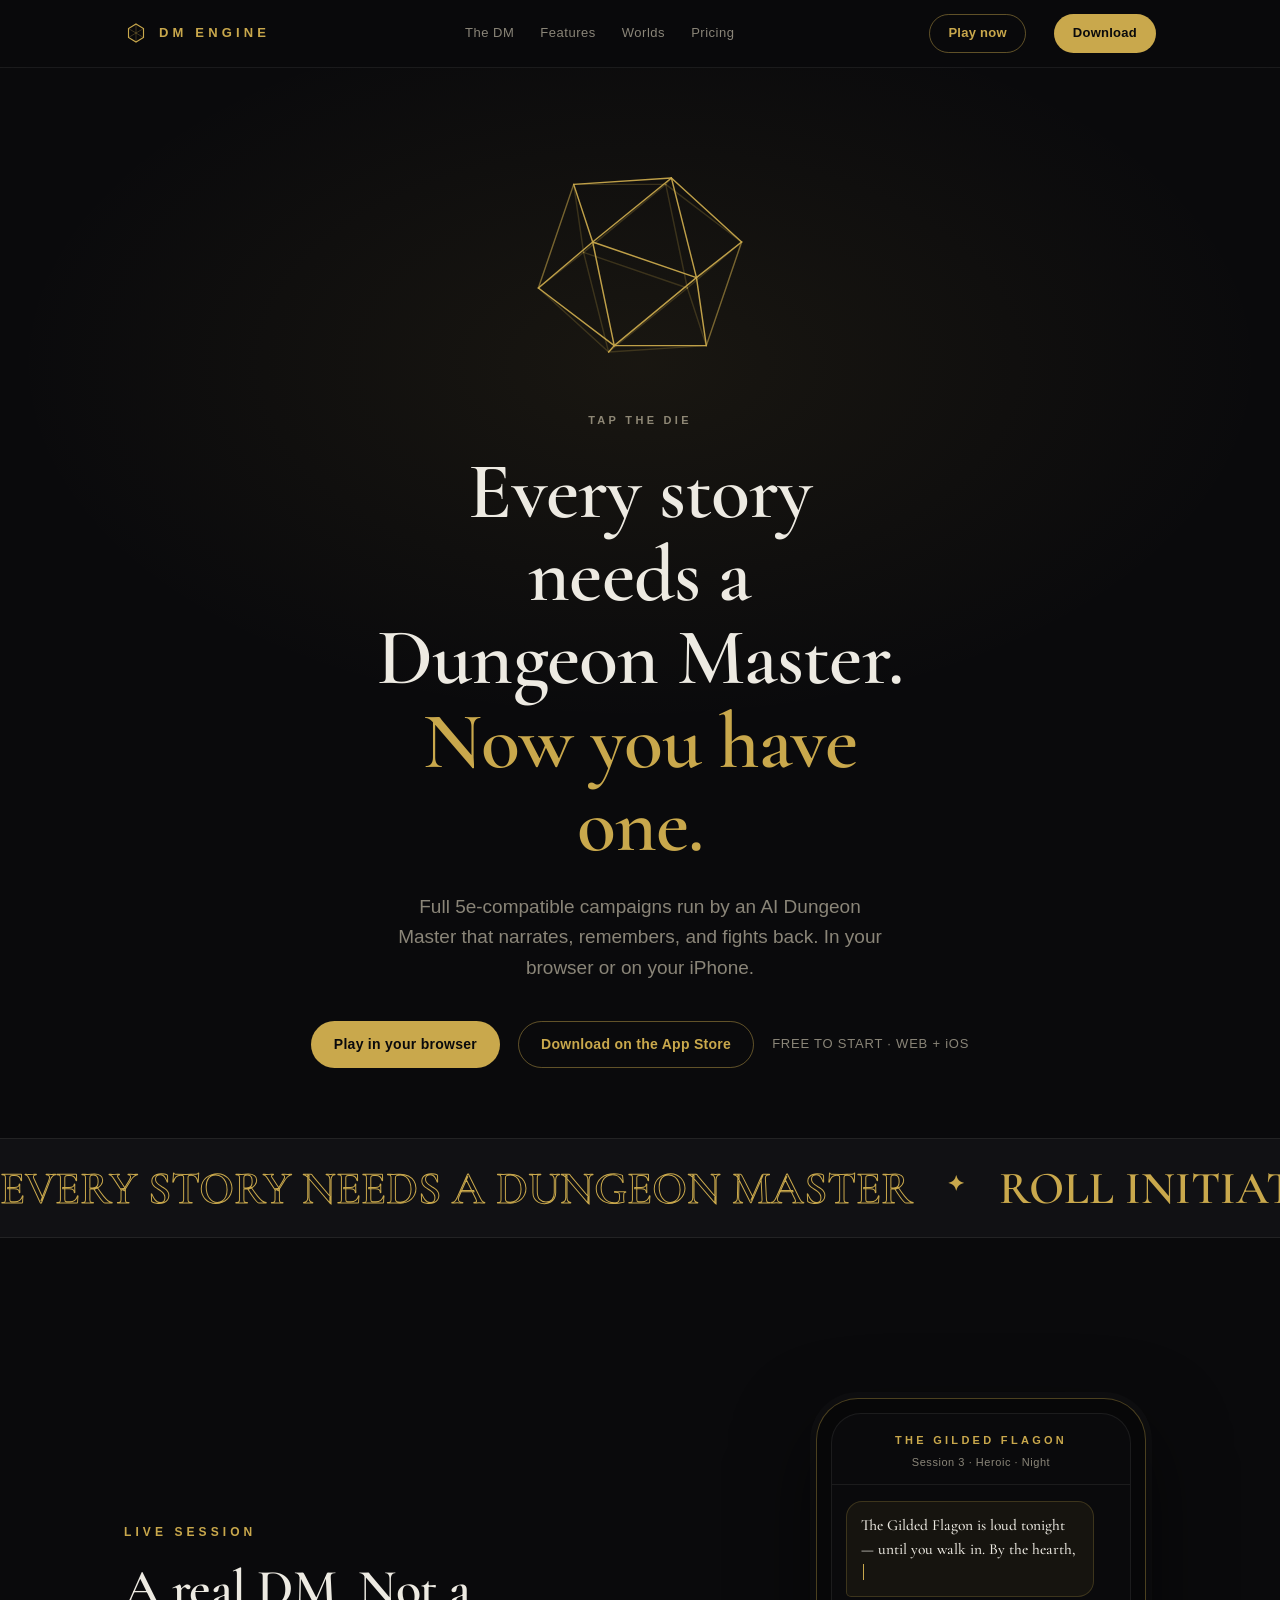
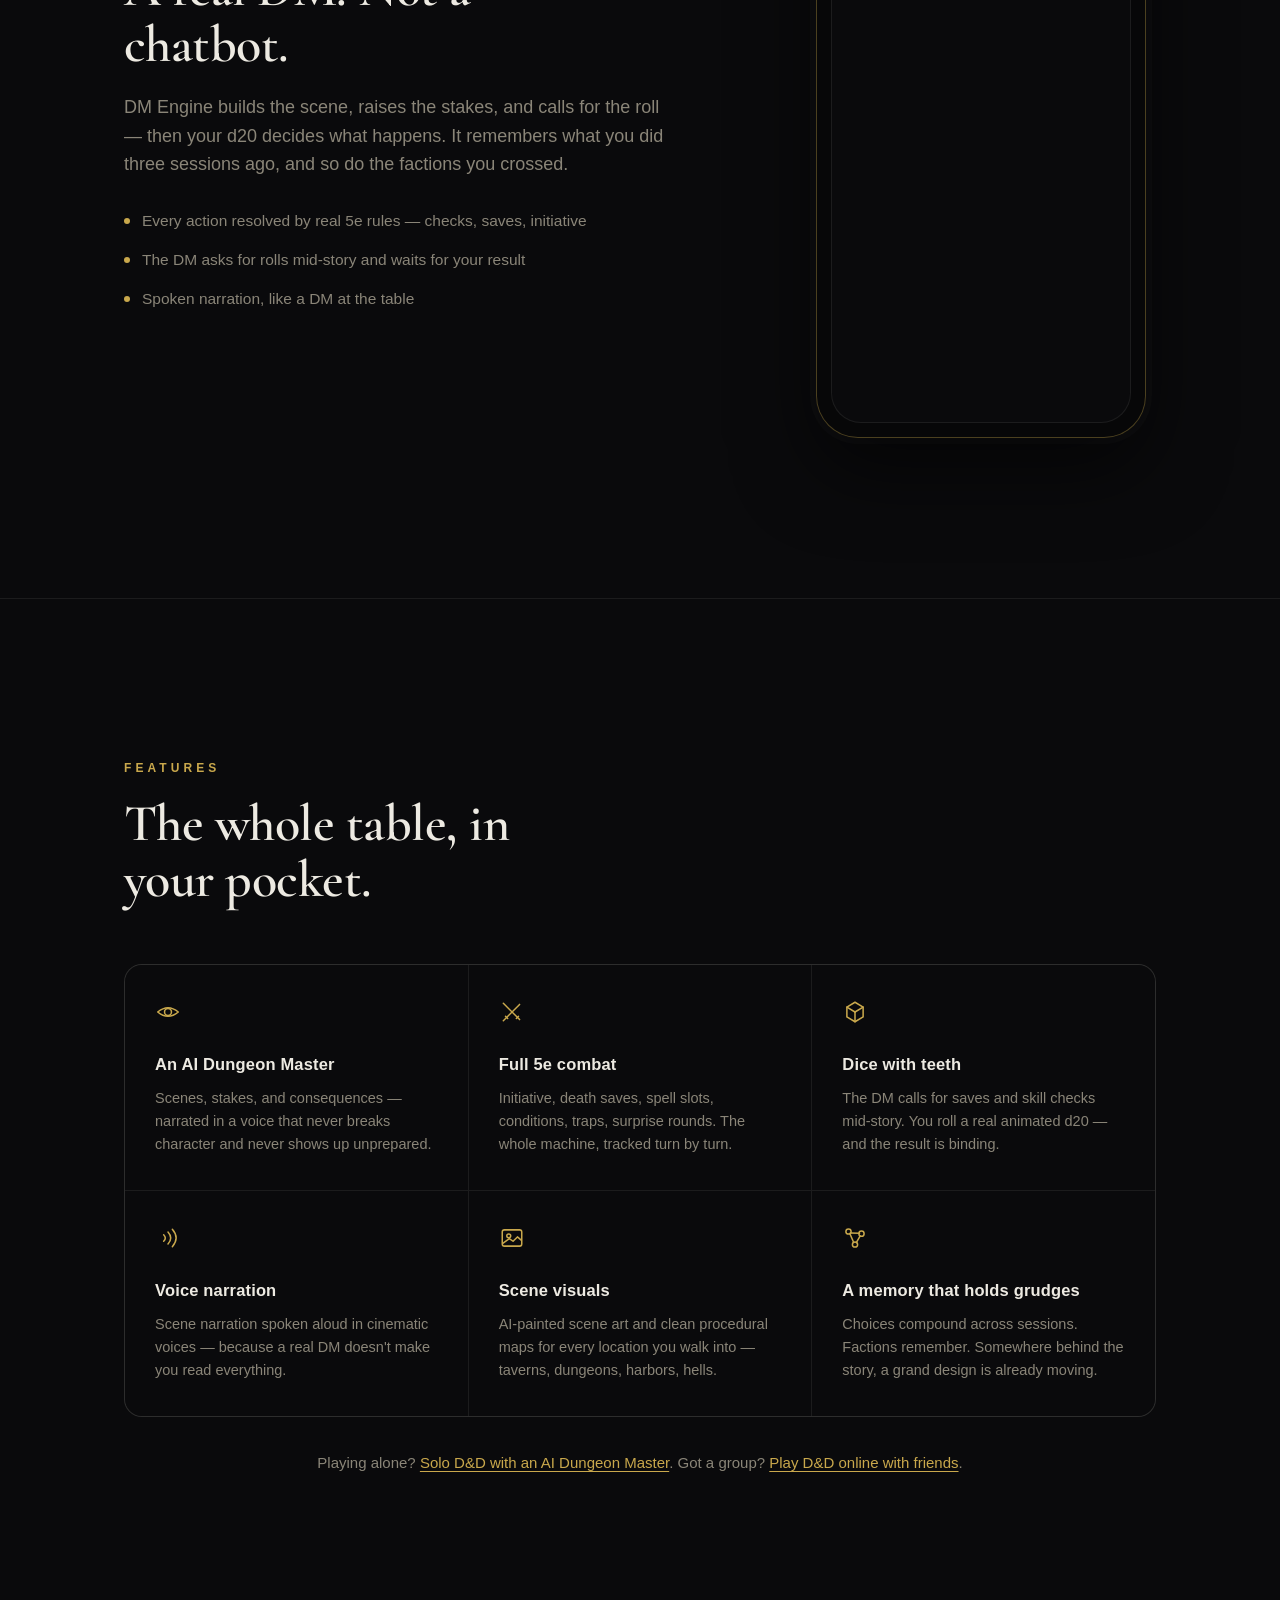
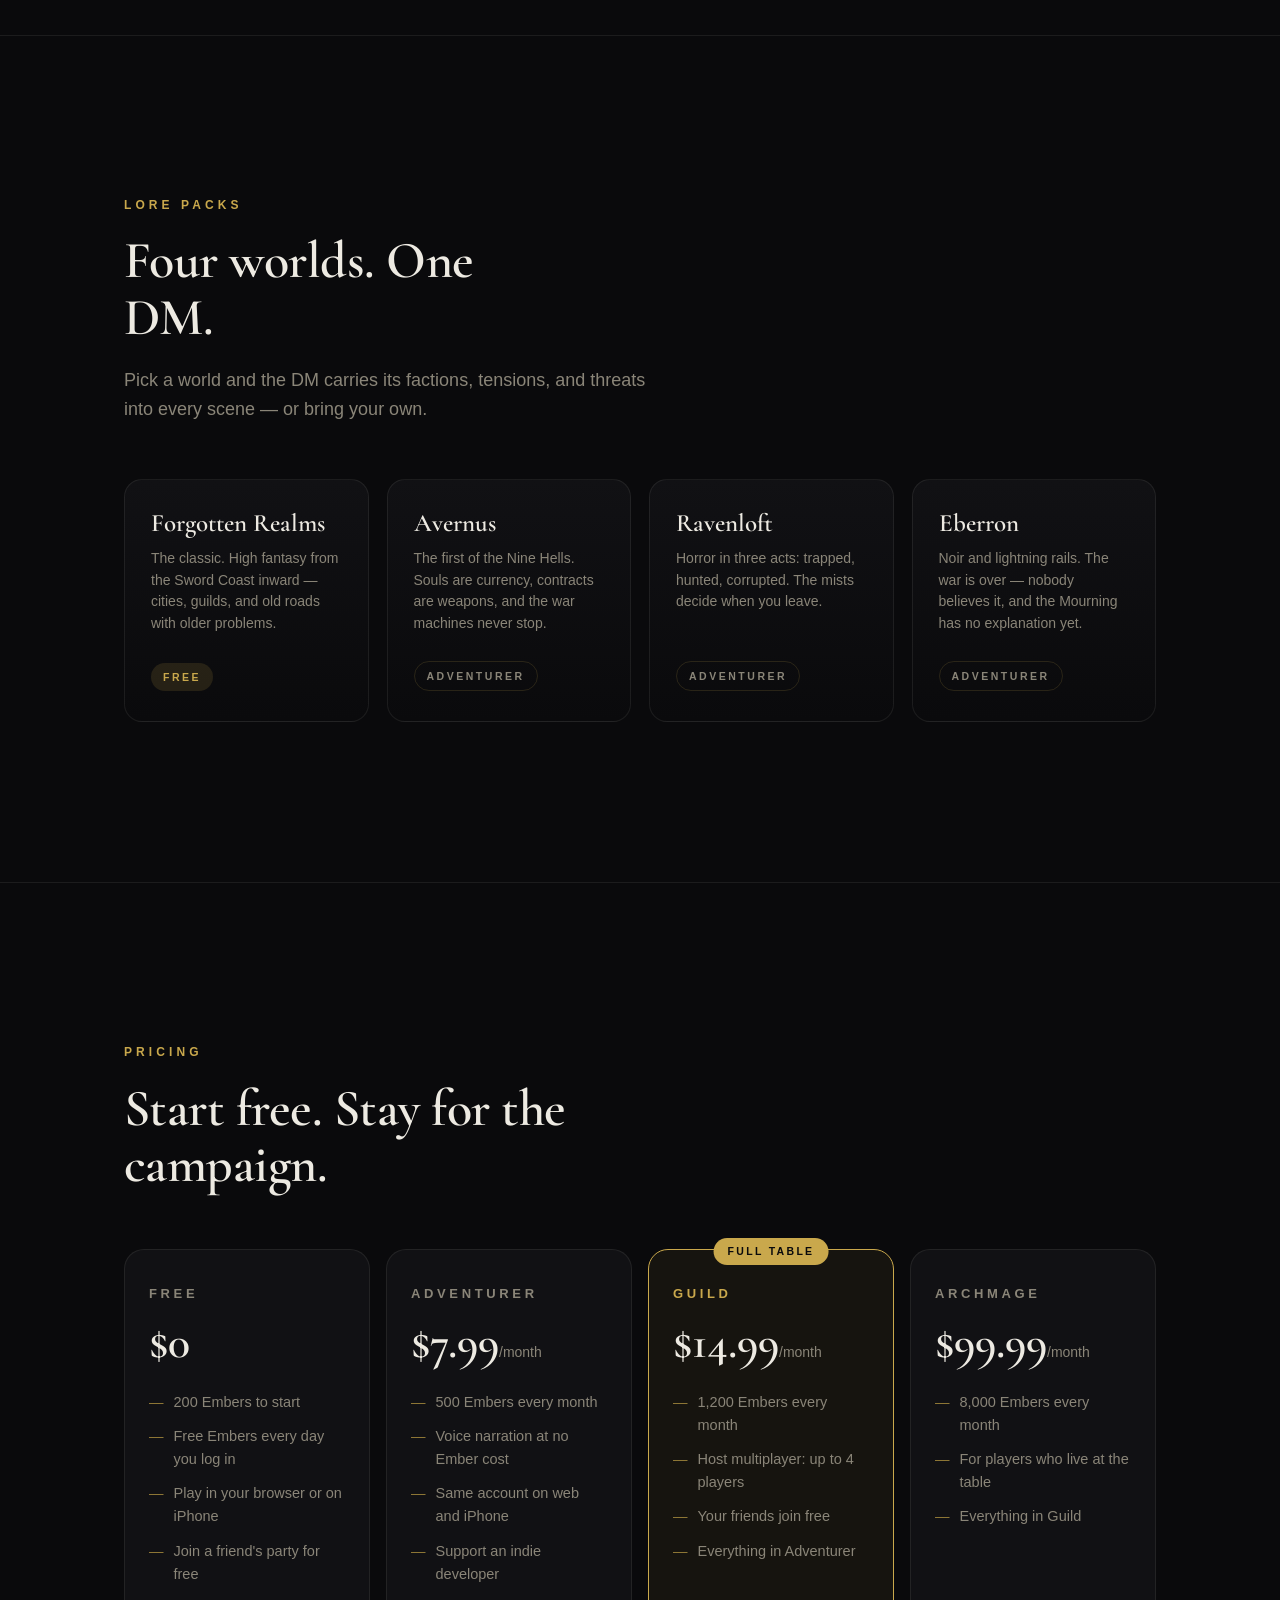
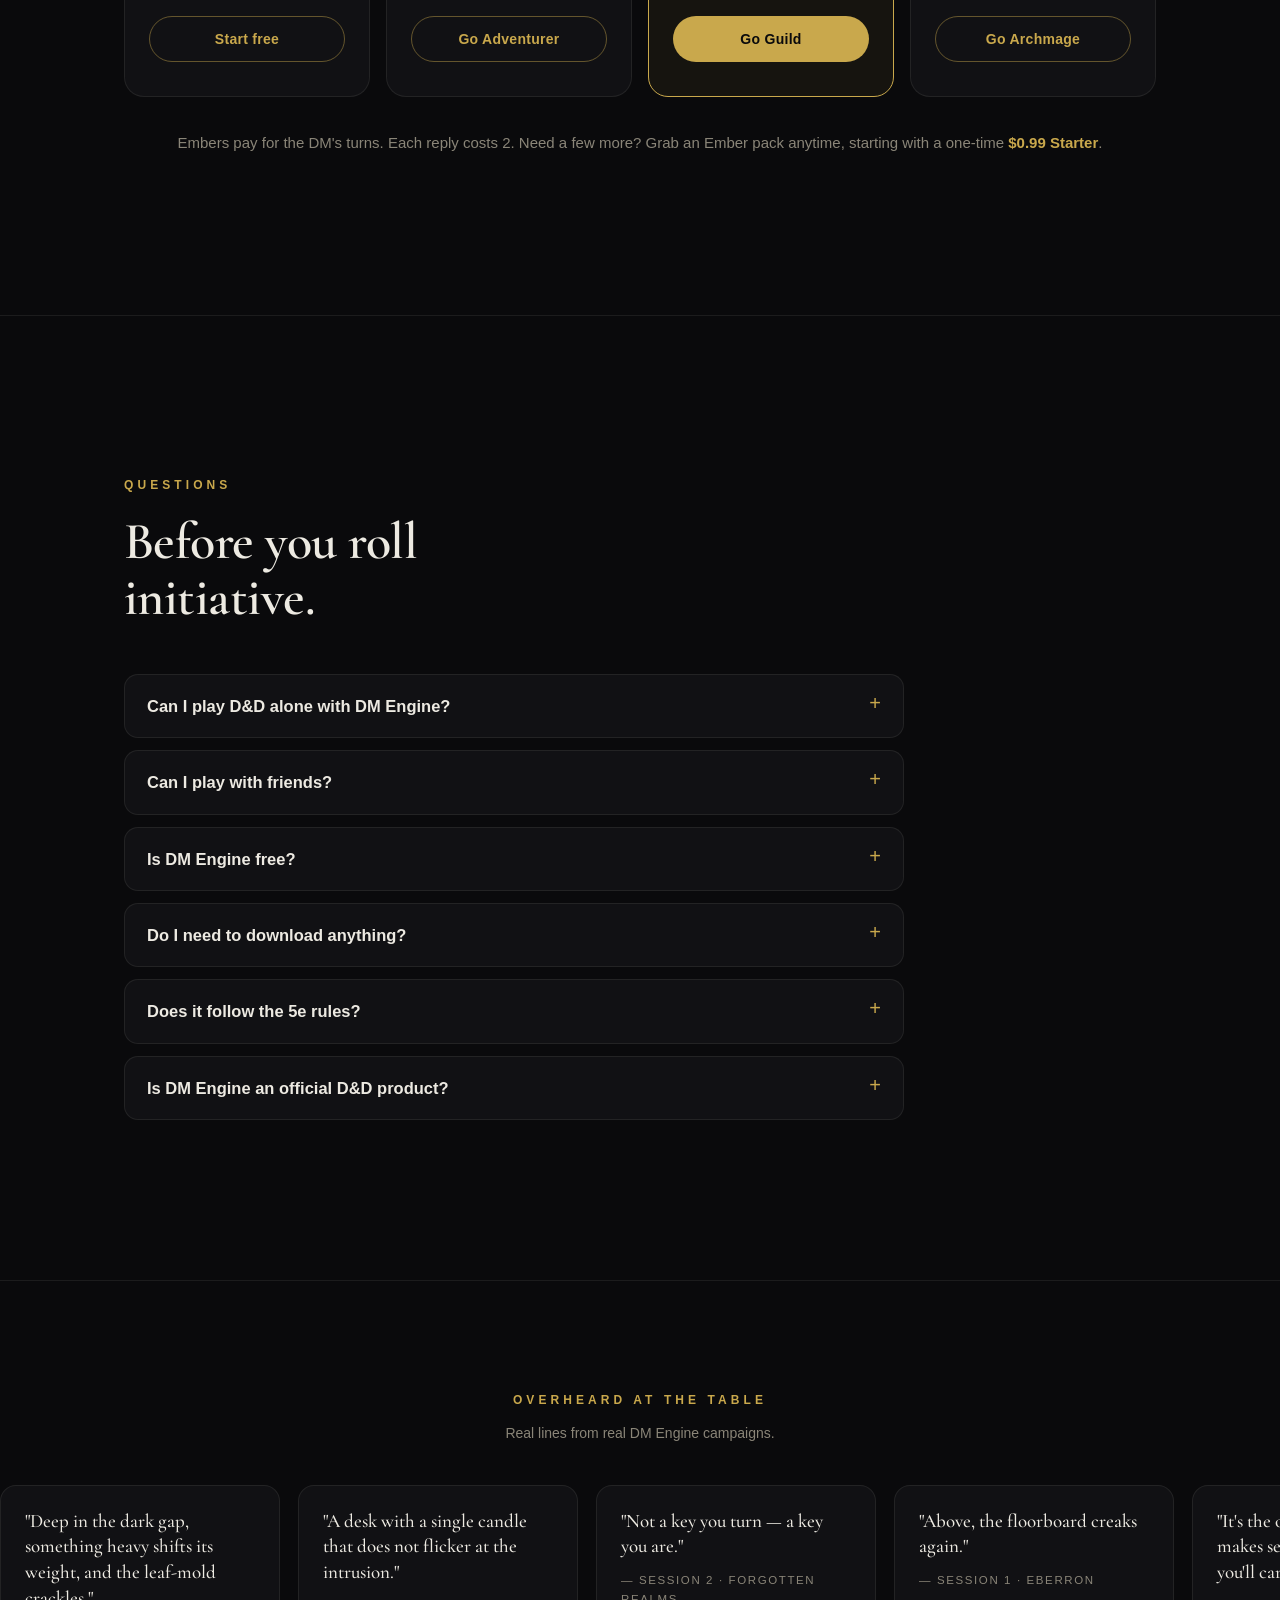
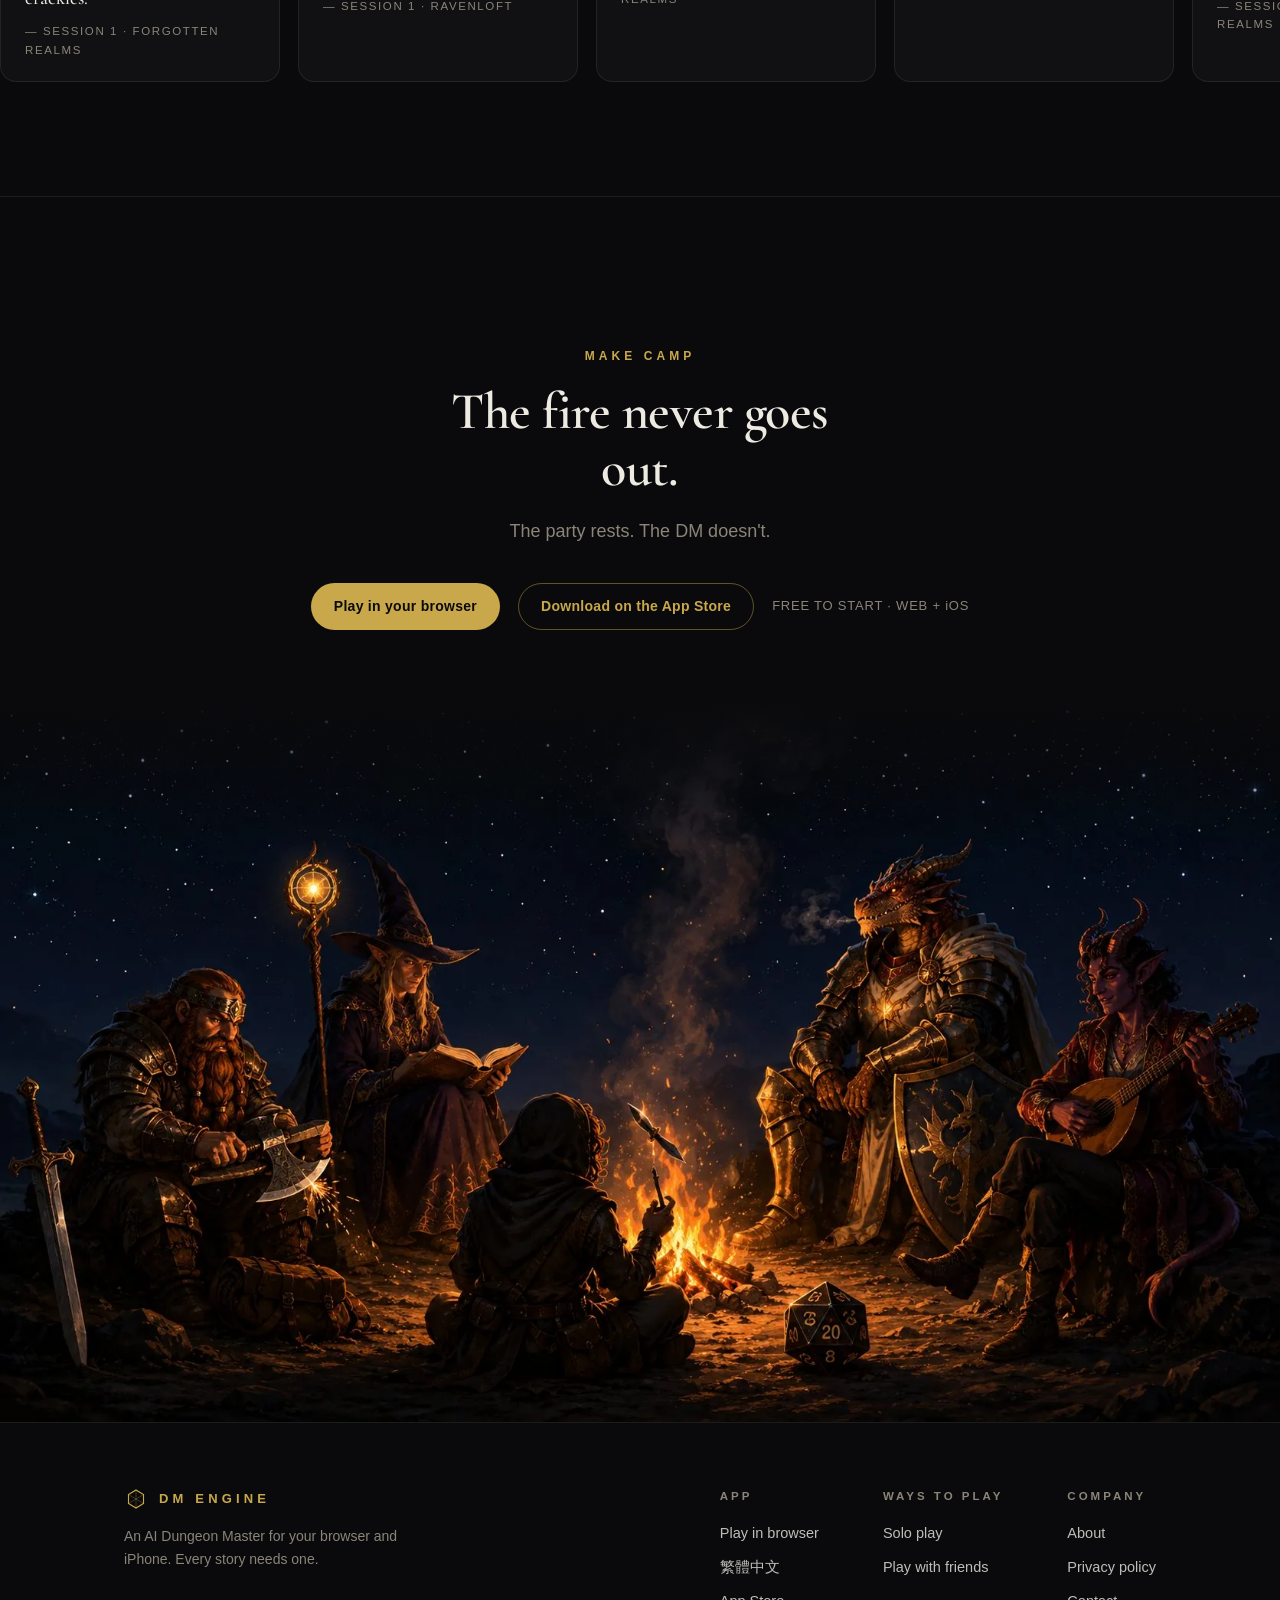
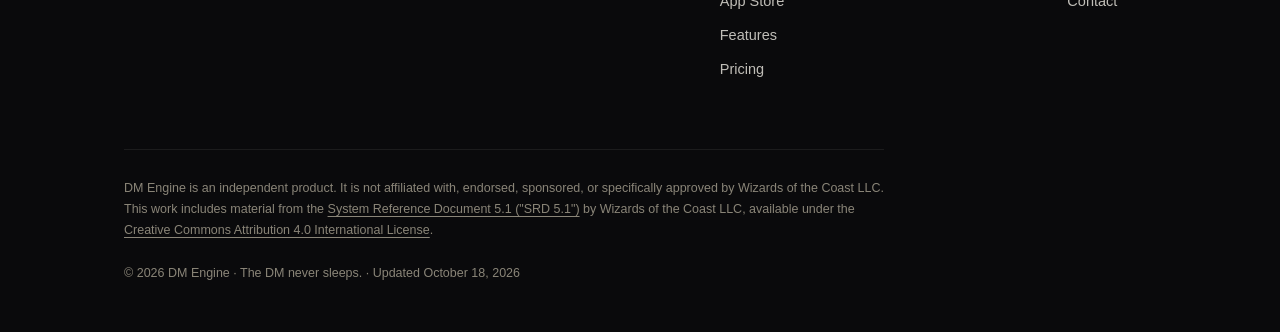
==== commit d9fb6495: "Add About page" ====
--- a/index.html
+++ b/index.html
@@ -684,7 +684,8 @@
           <a href="/group/">Play with friends</a>
         </div>
         <div>
-          <h4>Legal</h4>
+          <h4>Company</h4>
+          <a href="/about/">About</a>
           <a href="https://j37953242.github.io/dmengine-legal">Privacy policy</a>
           <a href="mailto:support@dmengineapp.com">Contact</a>
         </div>
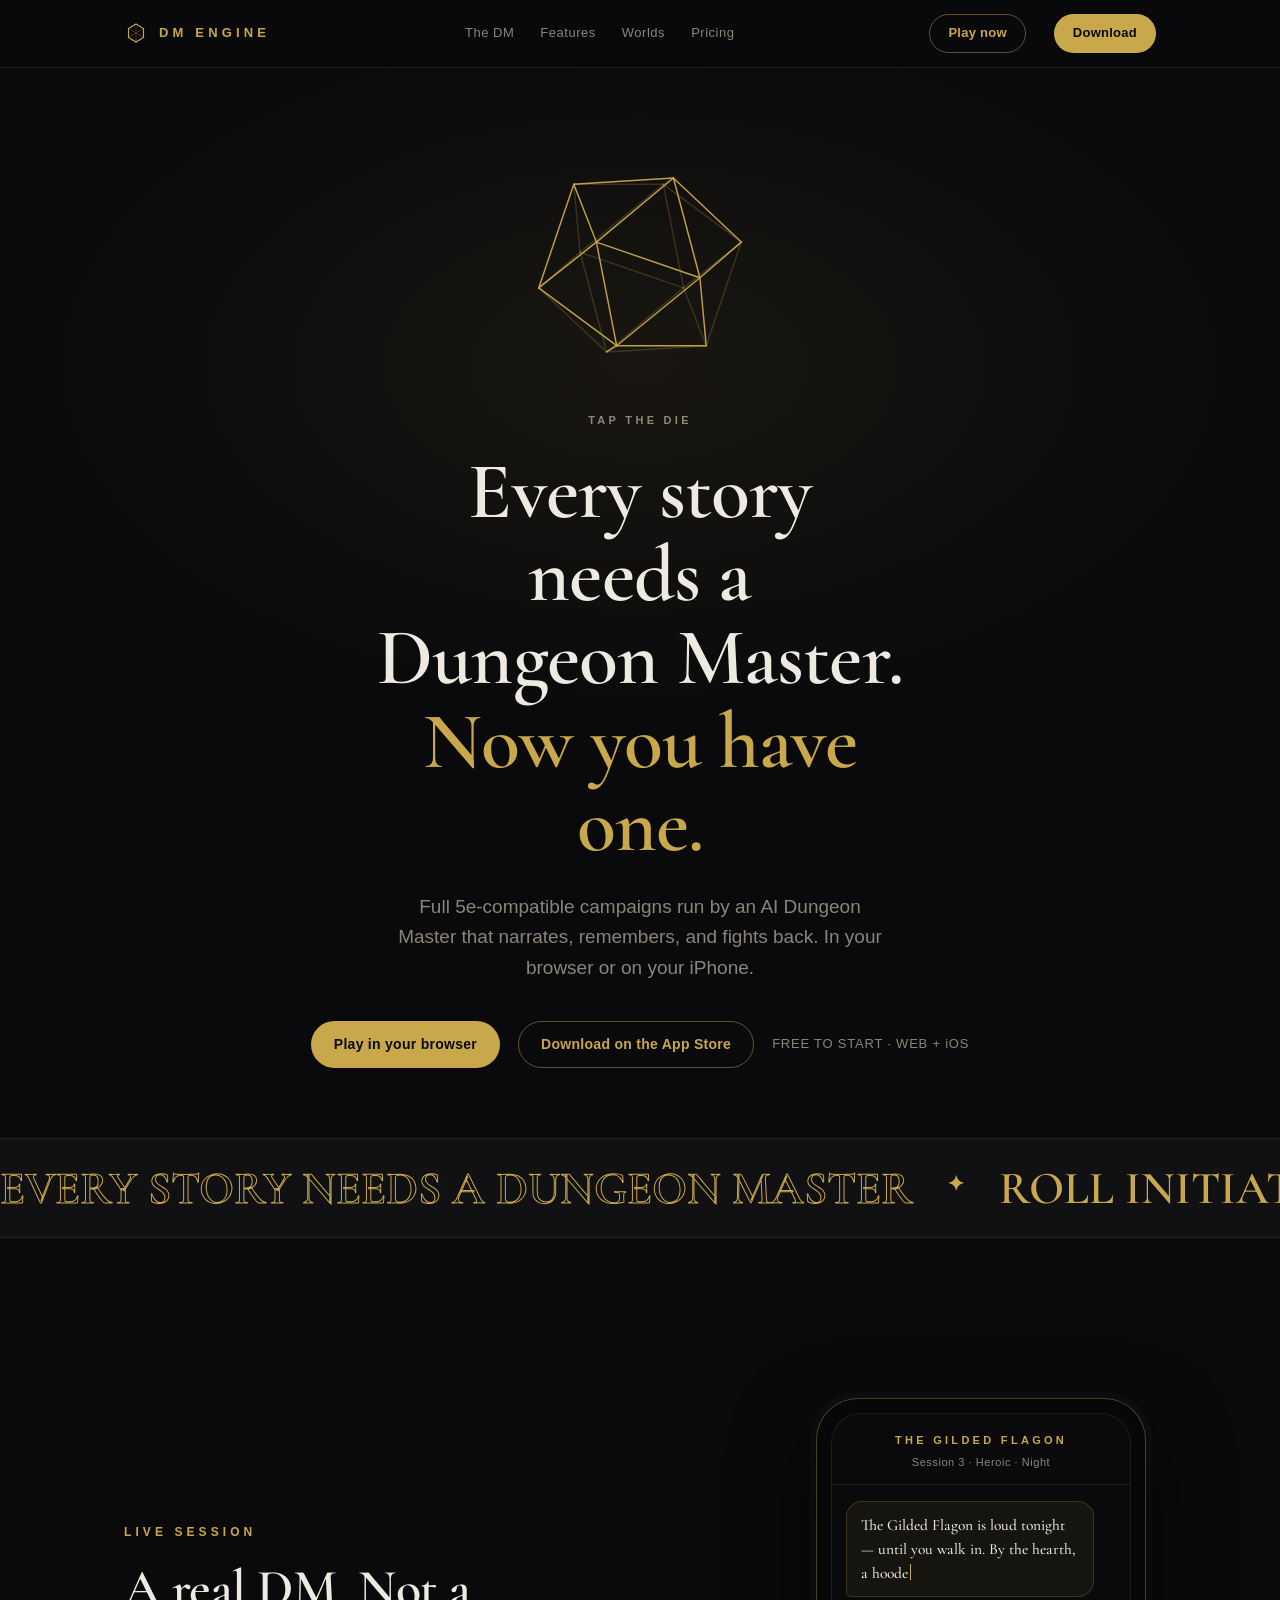
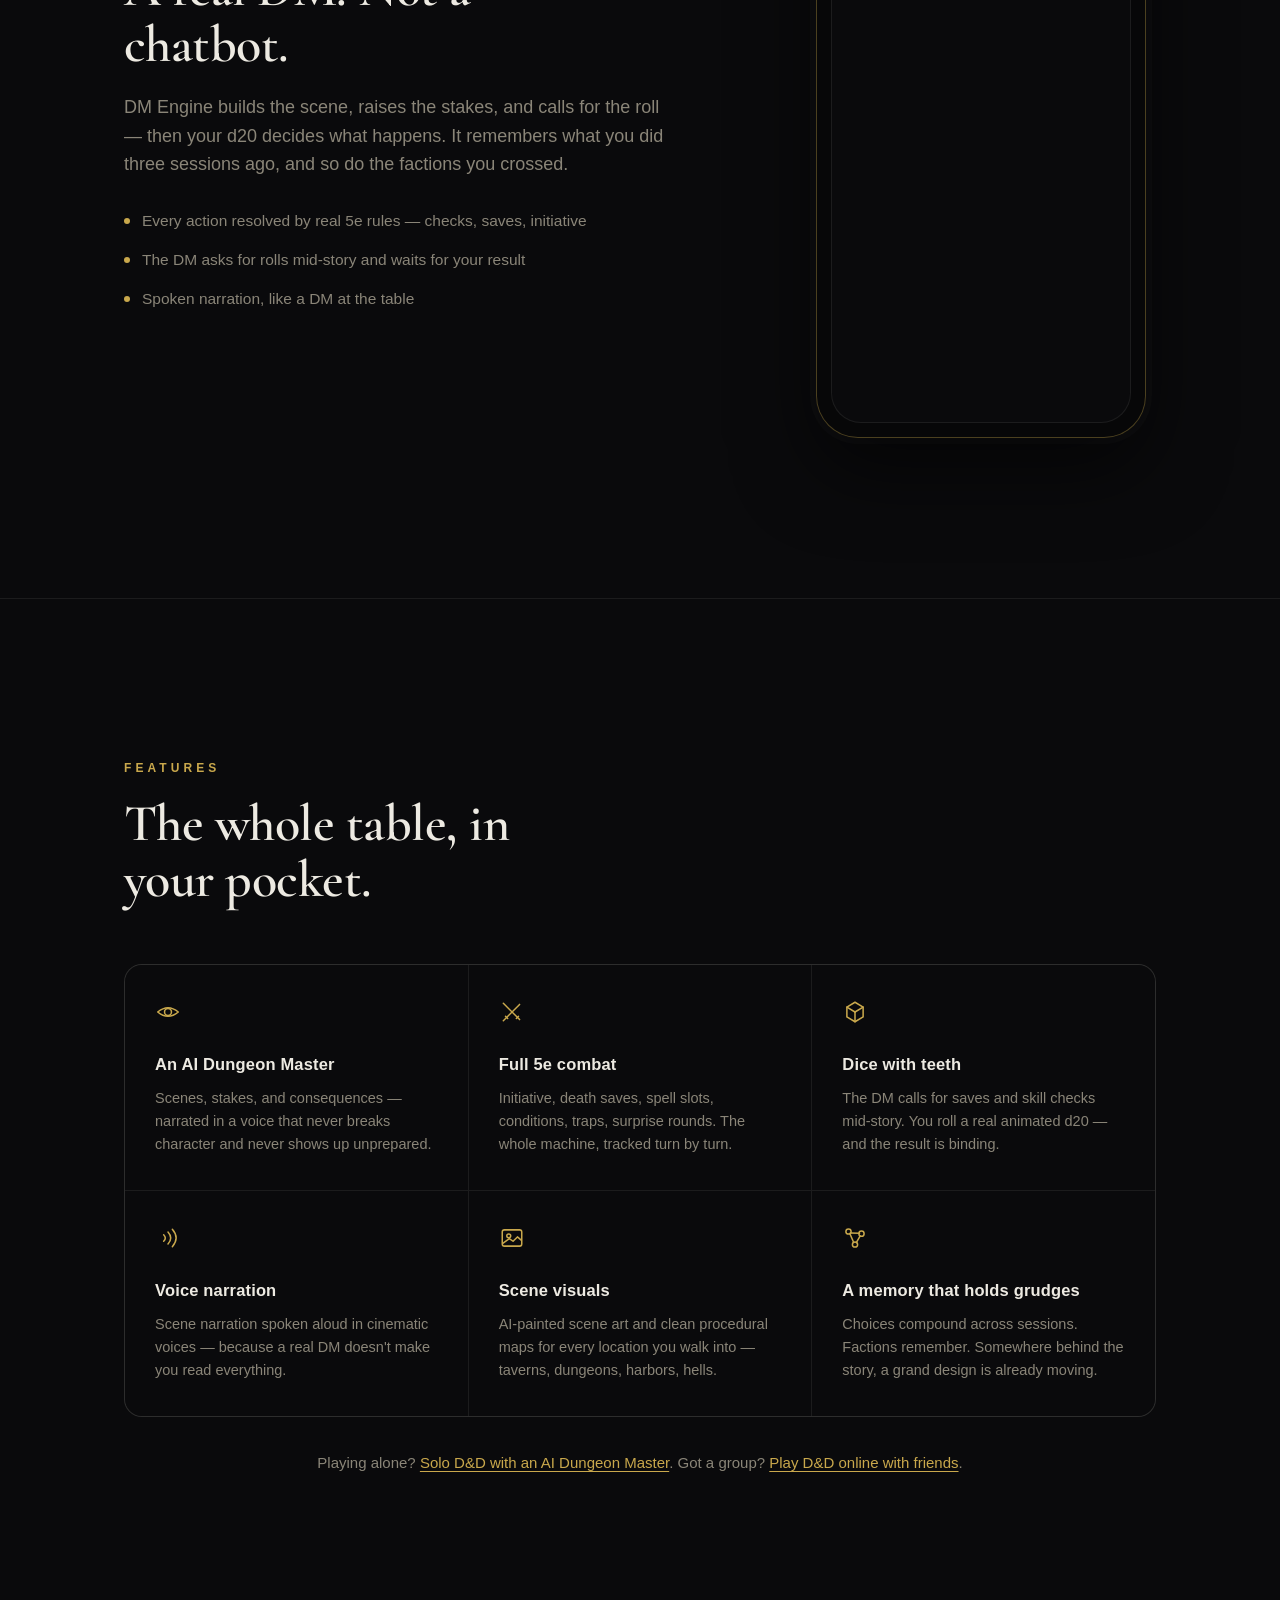
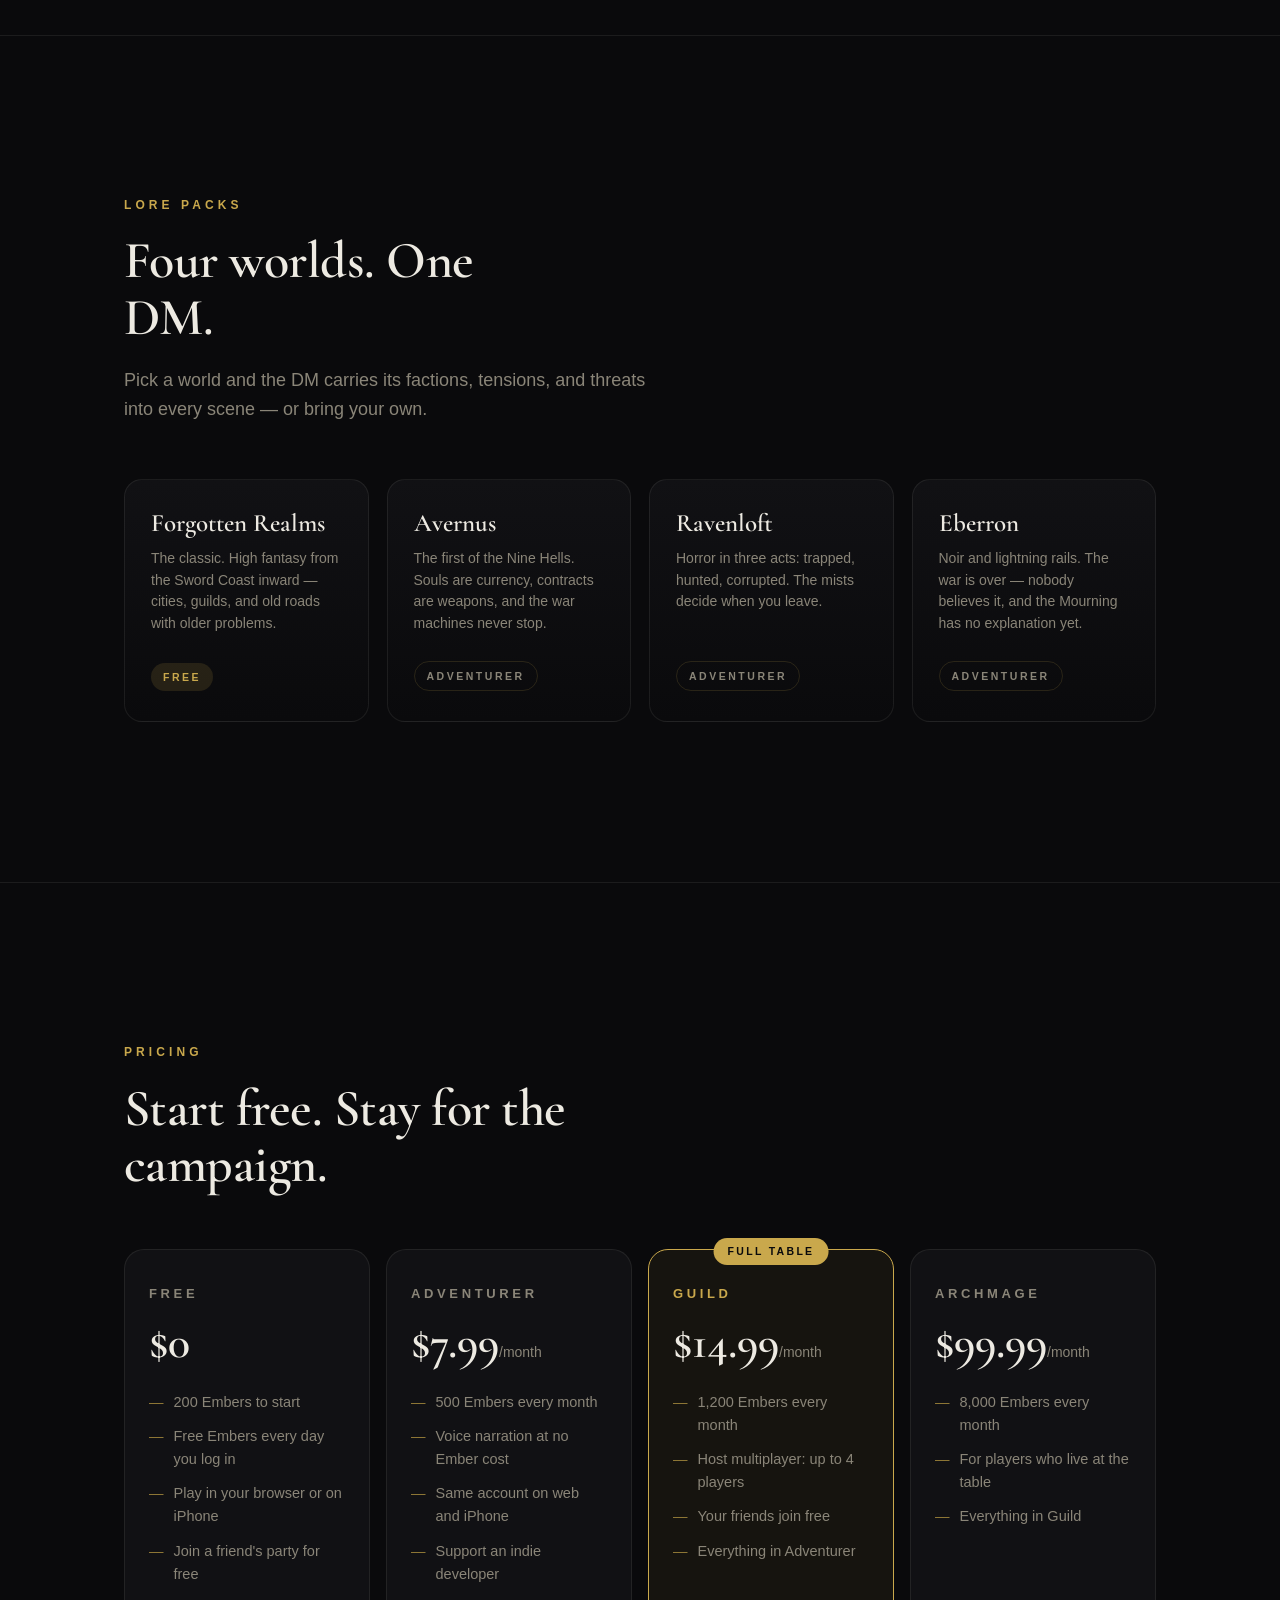
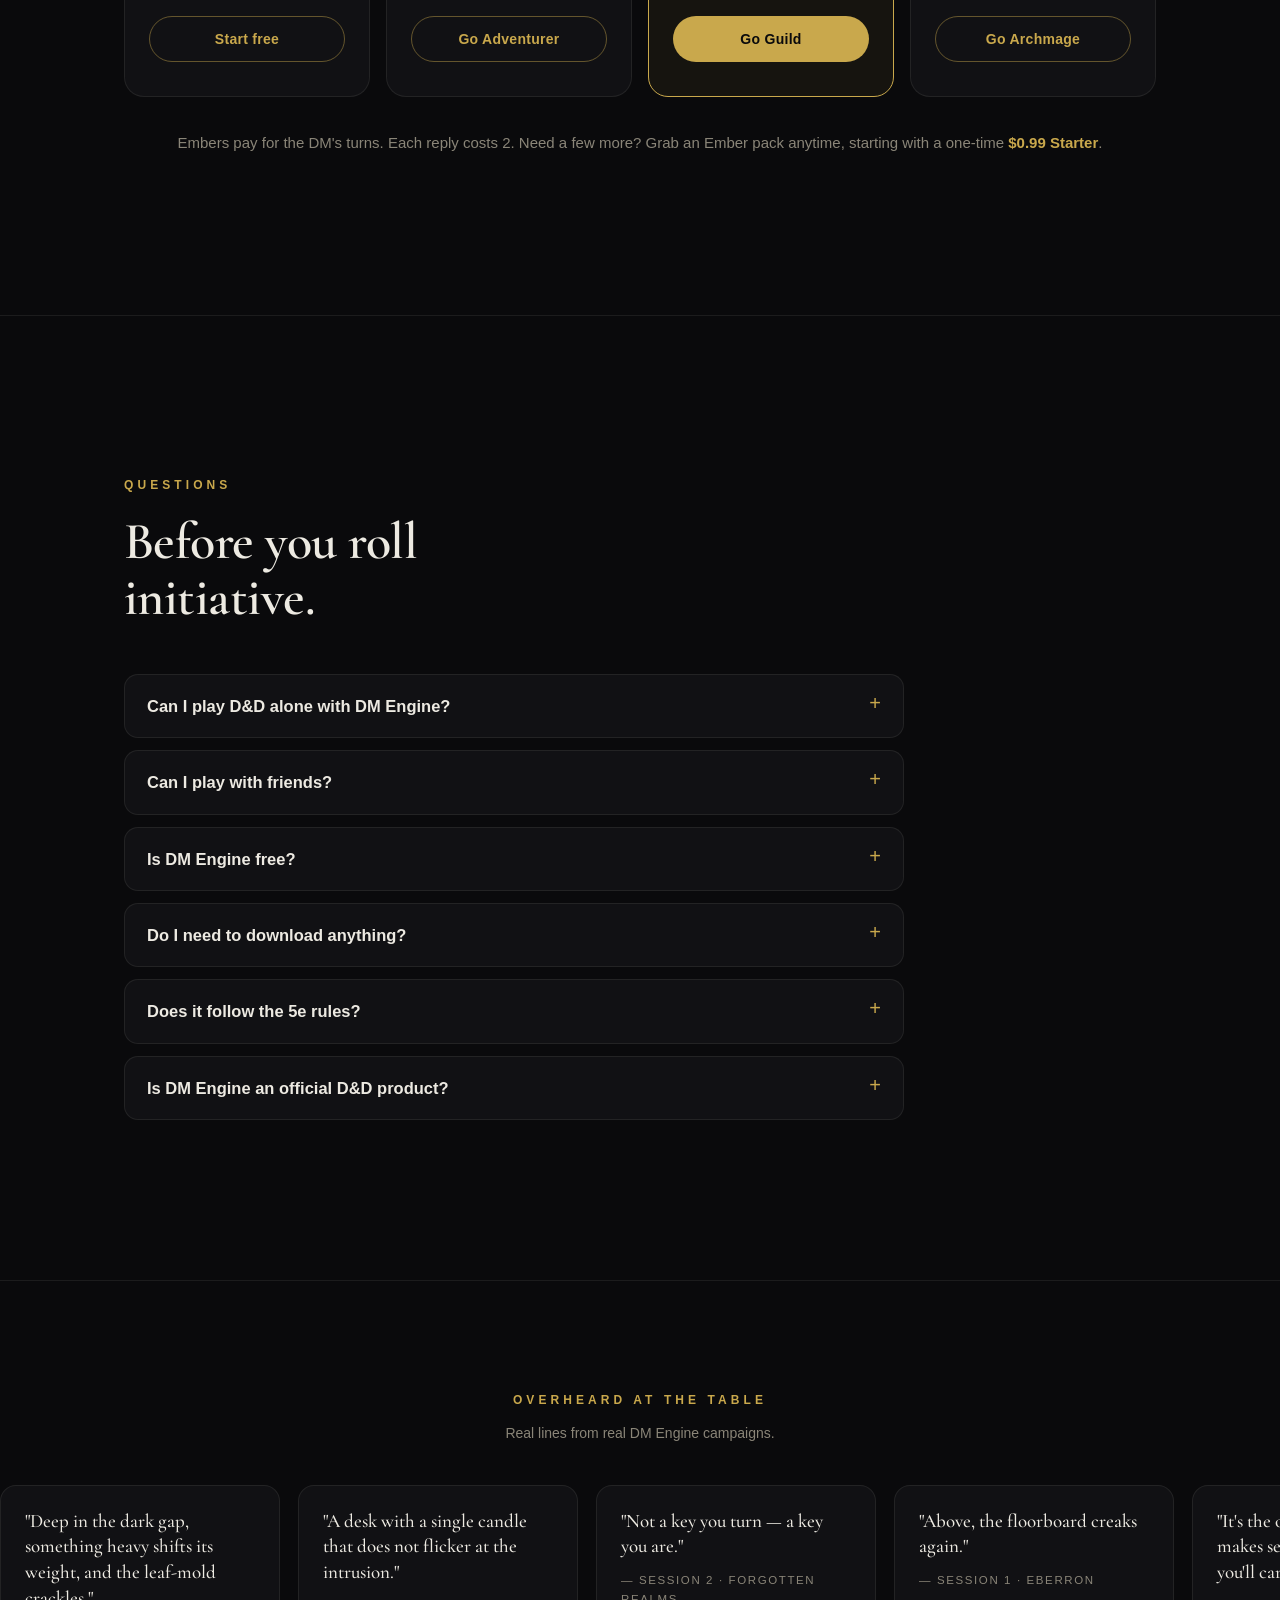
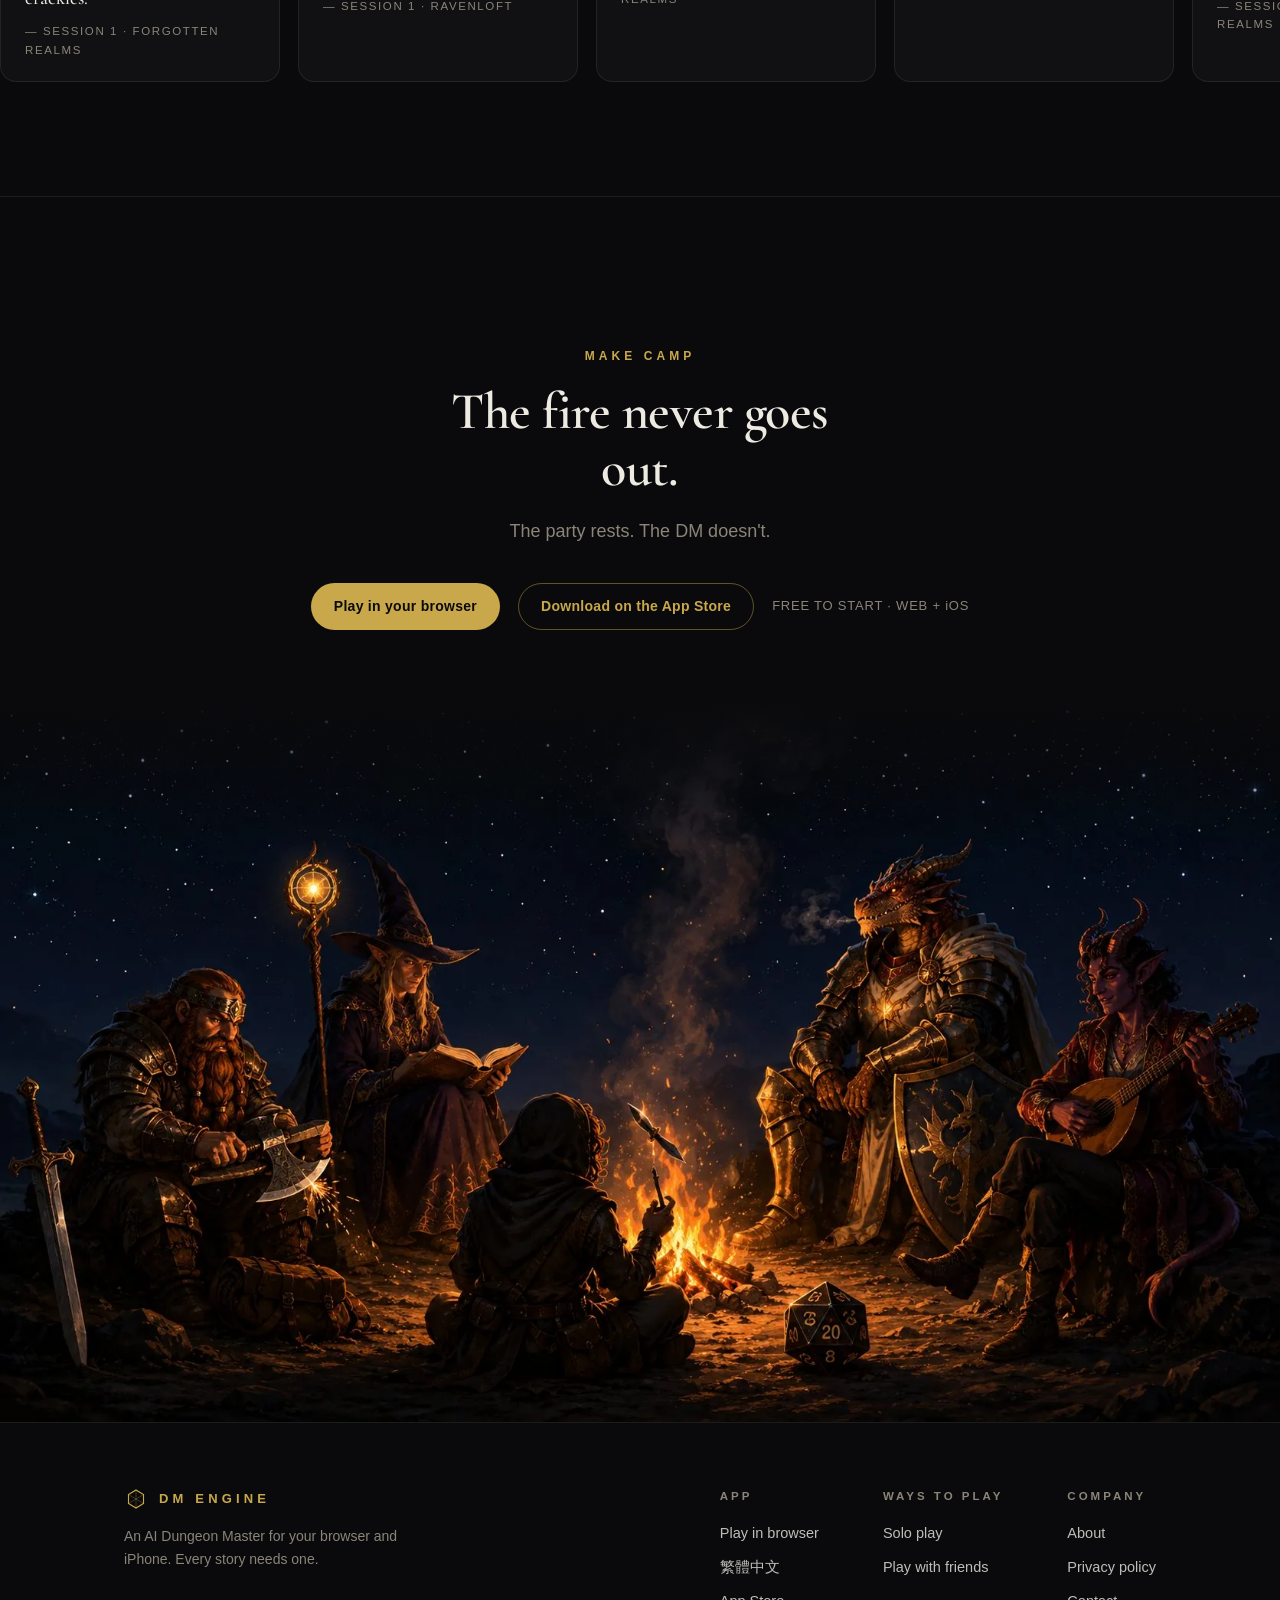
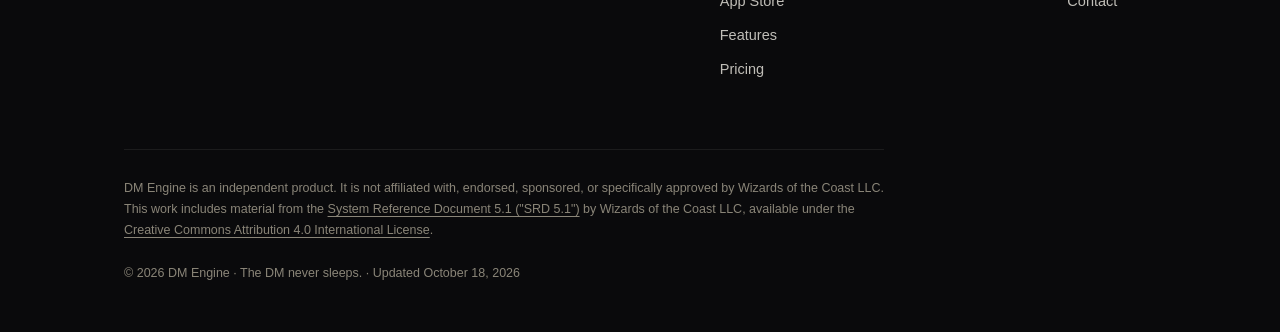
==== commit 92be88db: "Load campfire picture separately for a faster home page" ====
--- a/index.html
+++ b/index.html
@@ -654,7 +654,7 @@
     </div>
   </div>
   <div class="camp-scene">
-    <img class="camp-img" src="[data-uri]" alt="The party at rest around a campfire under the stars — dwarf fighter sharpening an axe, elf wizard reading by a glowing staff, hooded halfling rogue, dragonborn paladin with shield, and tiefling bard with a lute, a d20 resting by the flames.">
+    <img class="camp-img" src="/camp.webp" width="1672" height="941" loading="lazy" decoding="async" alt="The party at rest around a campfire under the stars — dwarf fighter sharpening an axe, elf wizard reading by a glowing staff, hooded halfling rogue, dragonborn paladin with shield, and tiefling bard with a lute, a d20 resting by the flames.">
     <canvas id="fire" aria-hidden="true"></canvas>
   </div>
 </section>
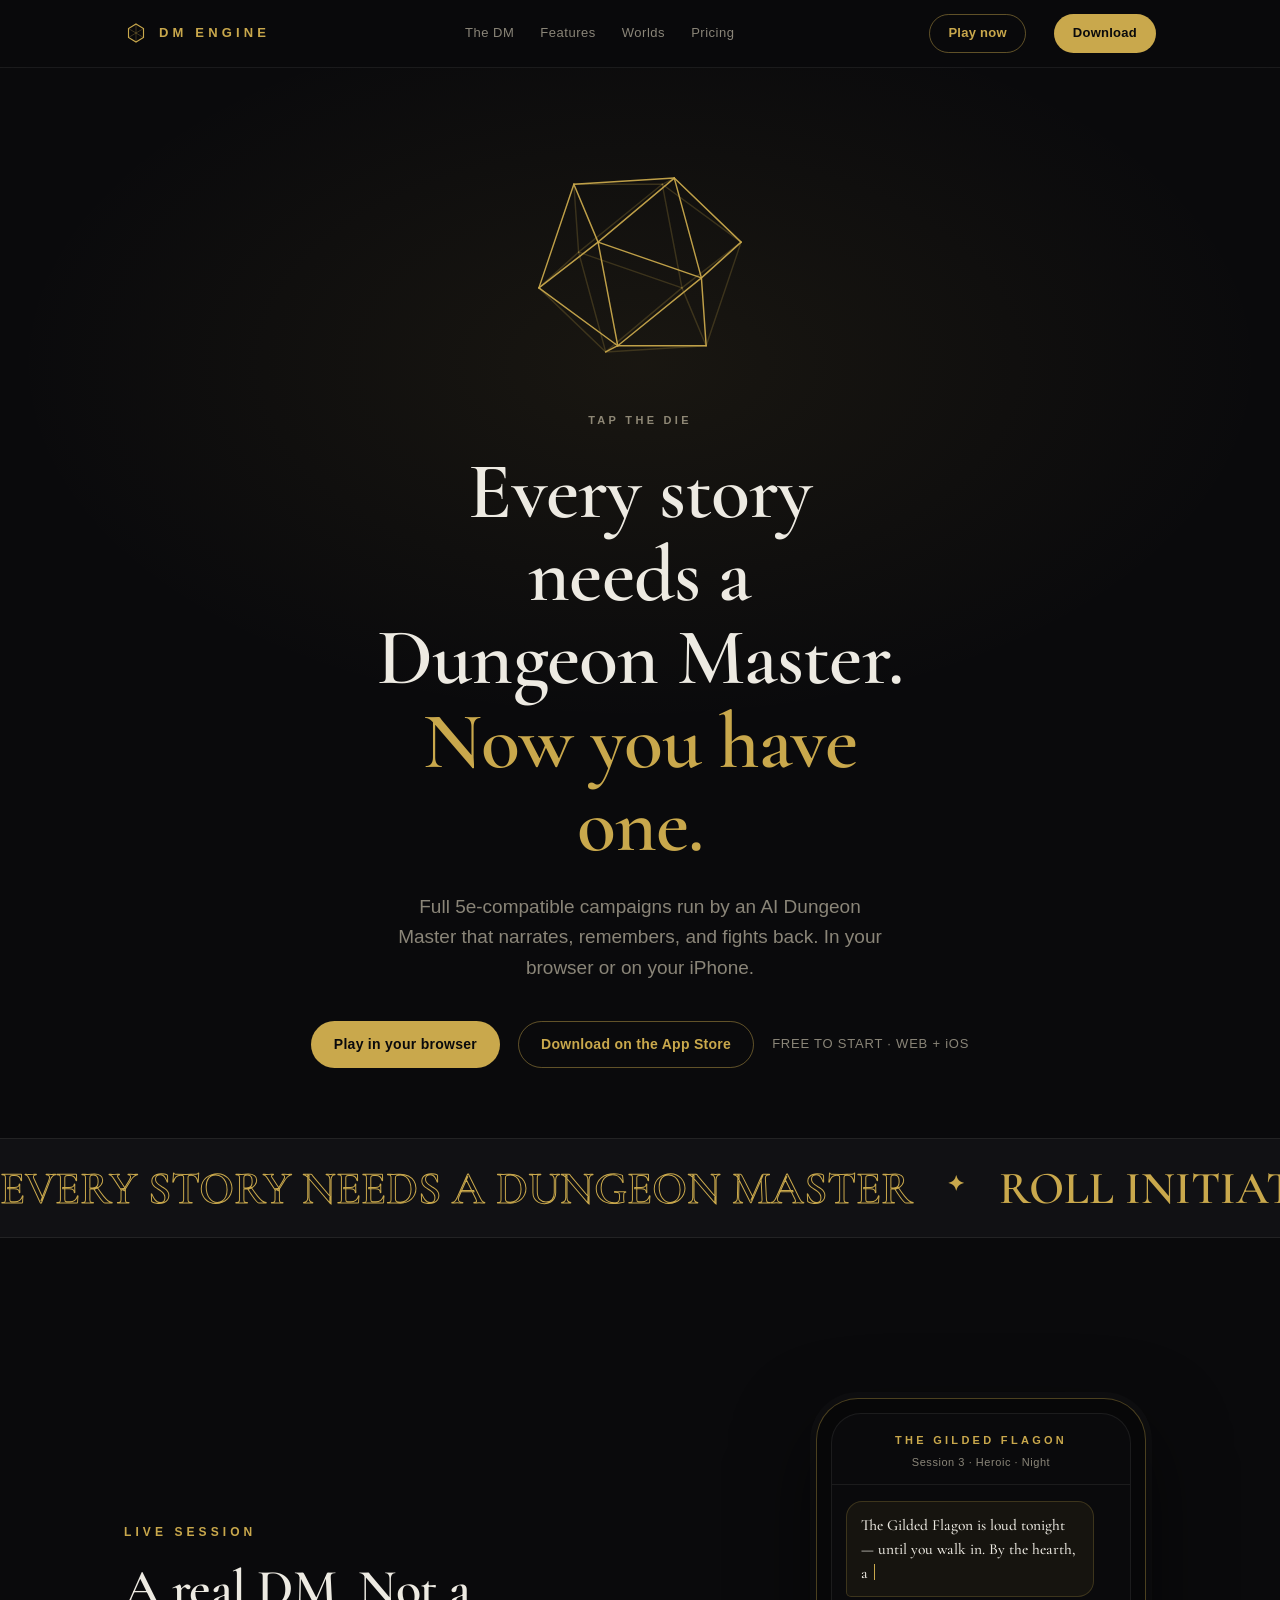
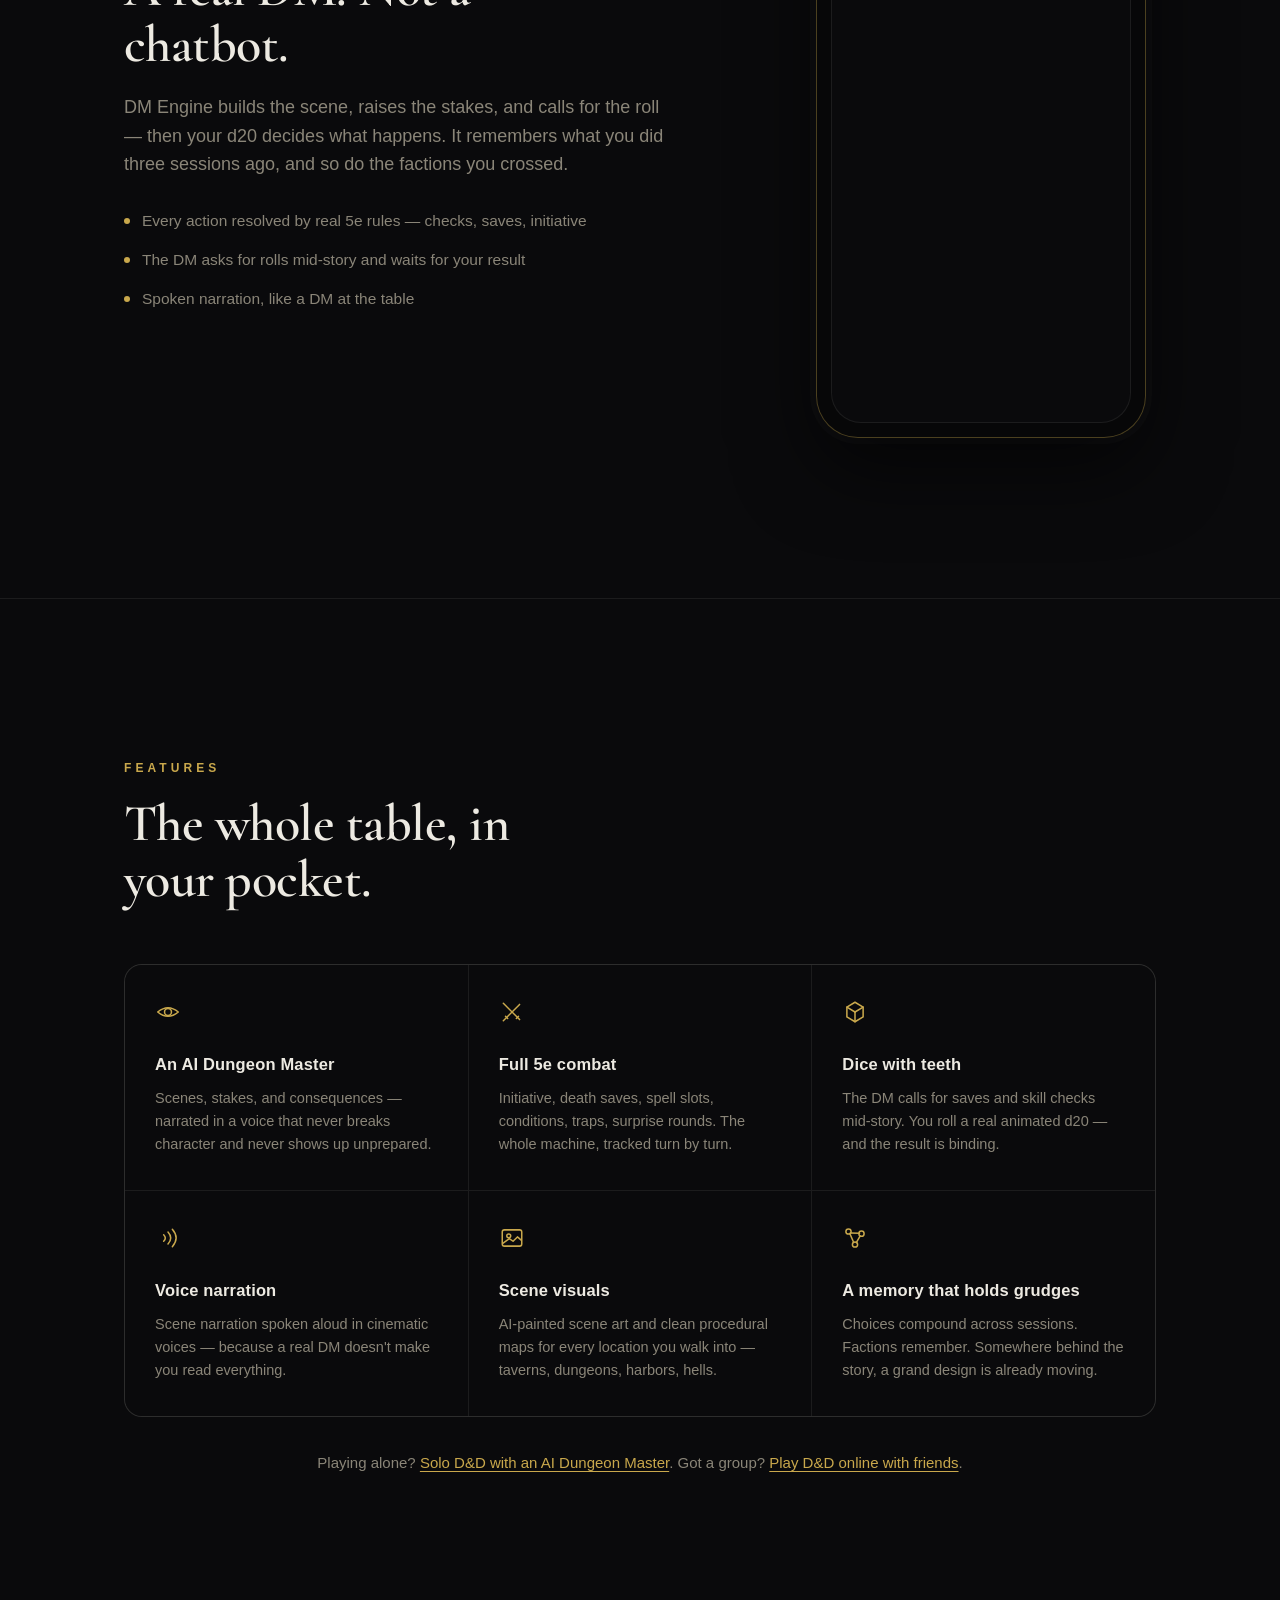
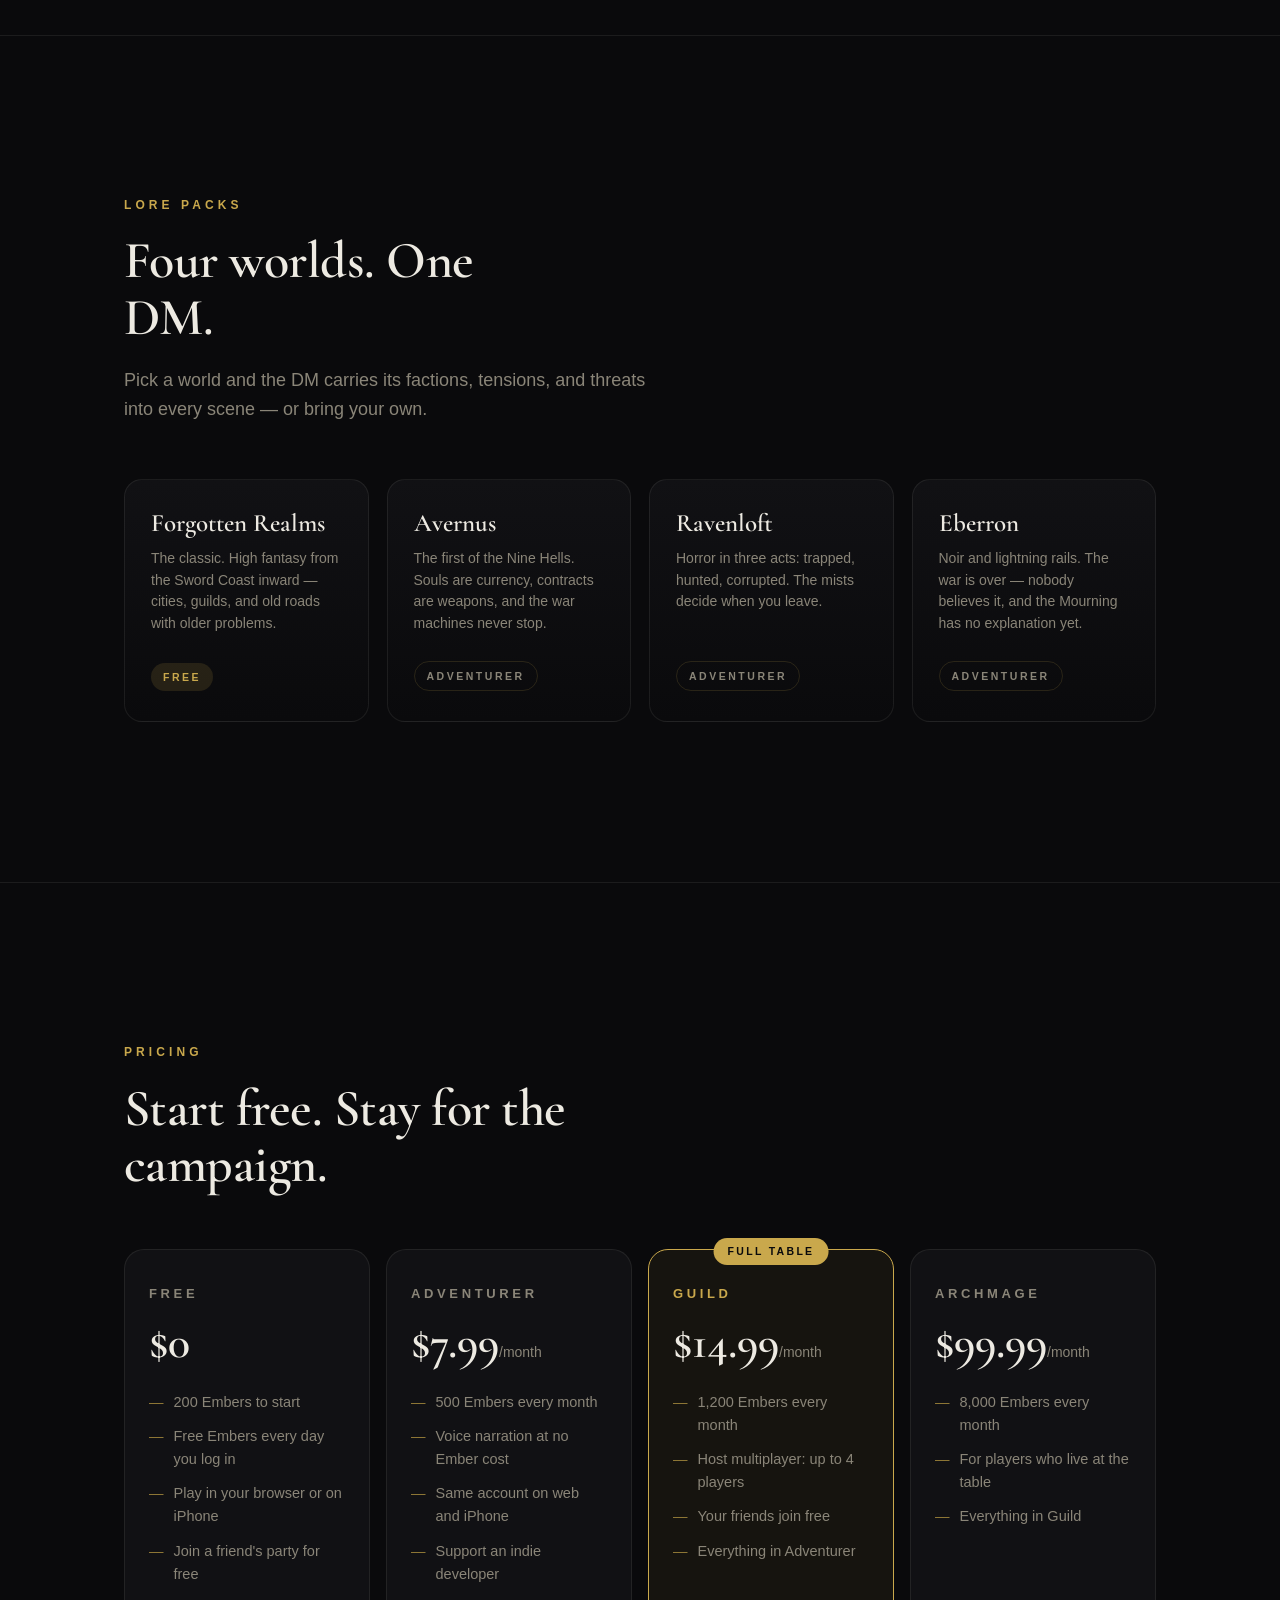
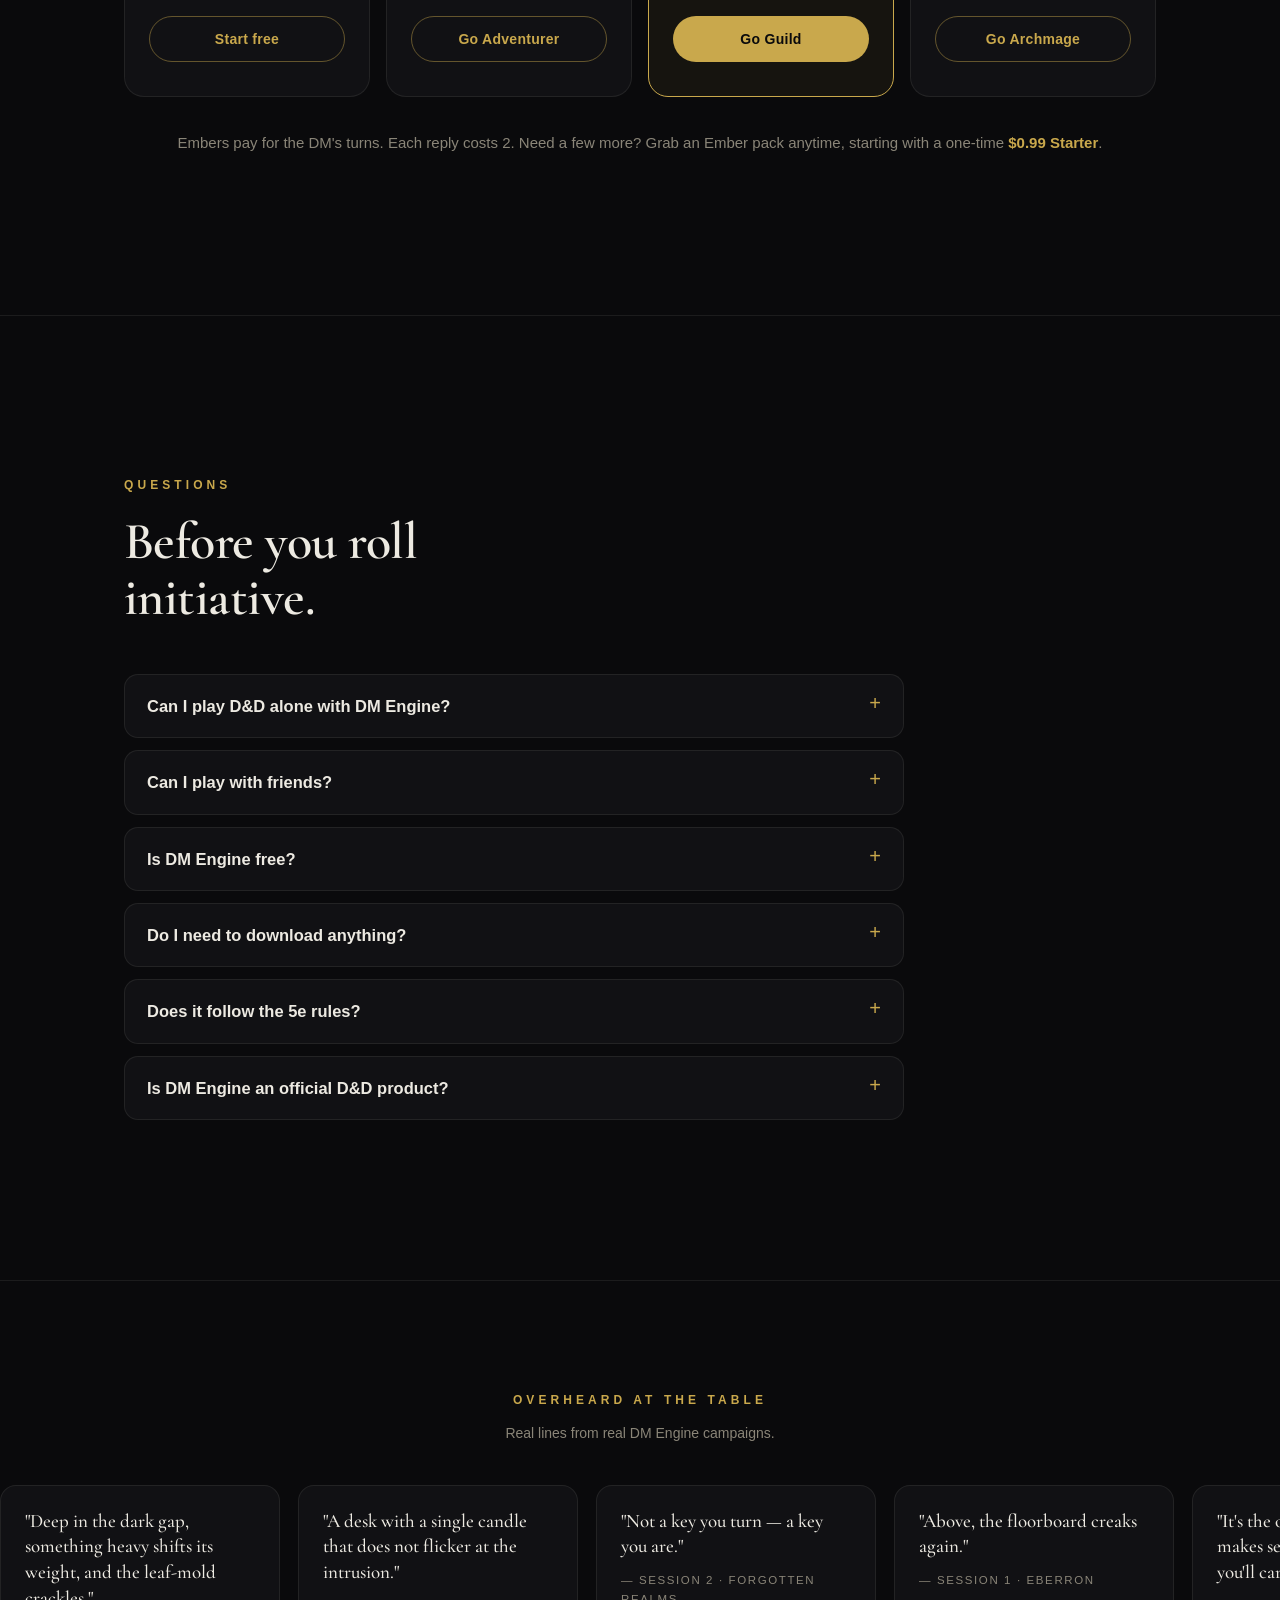
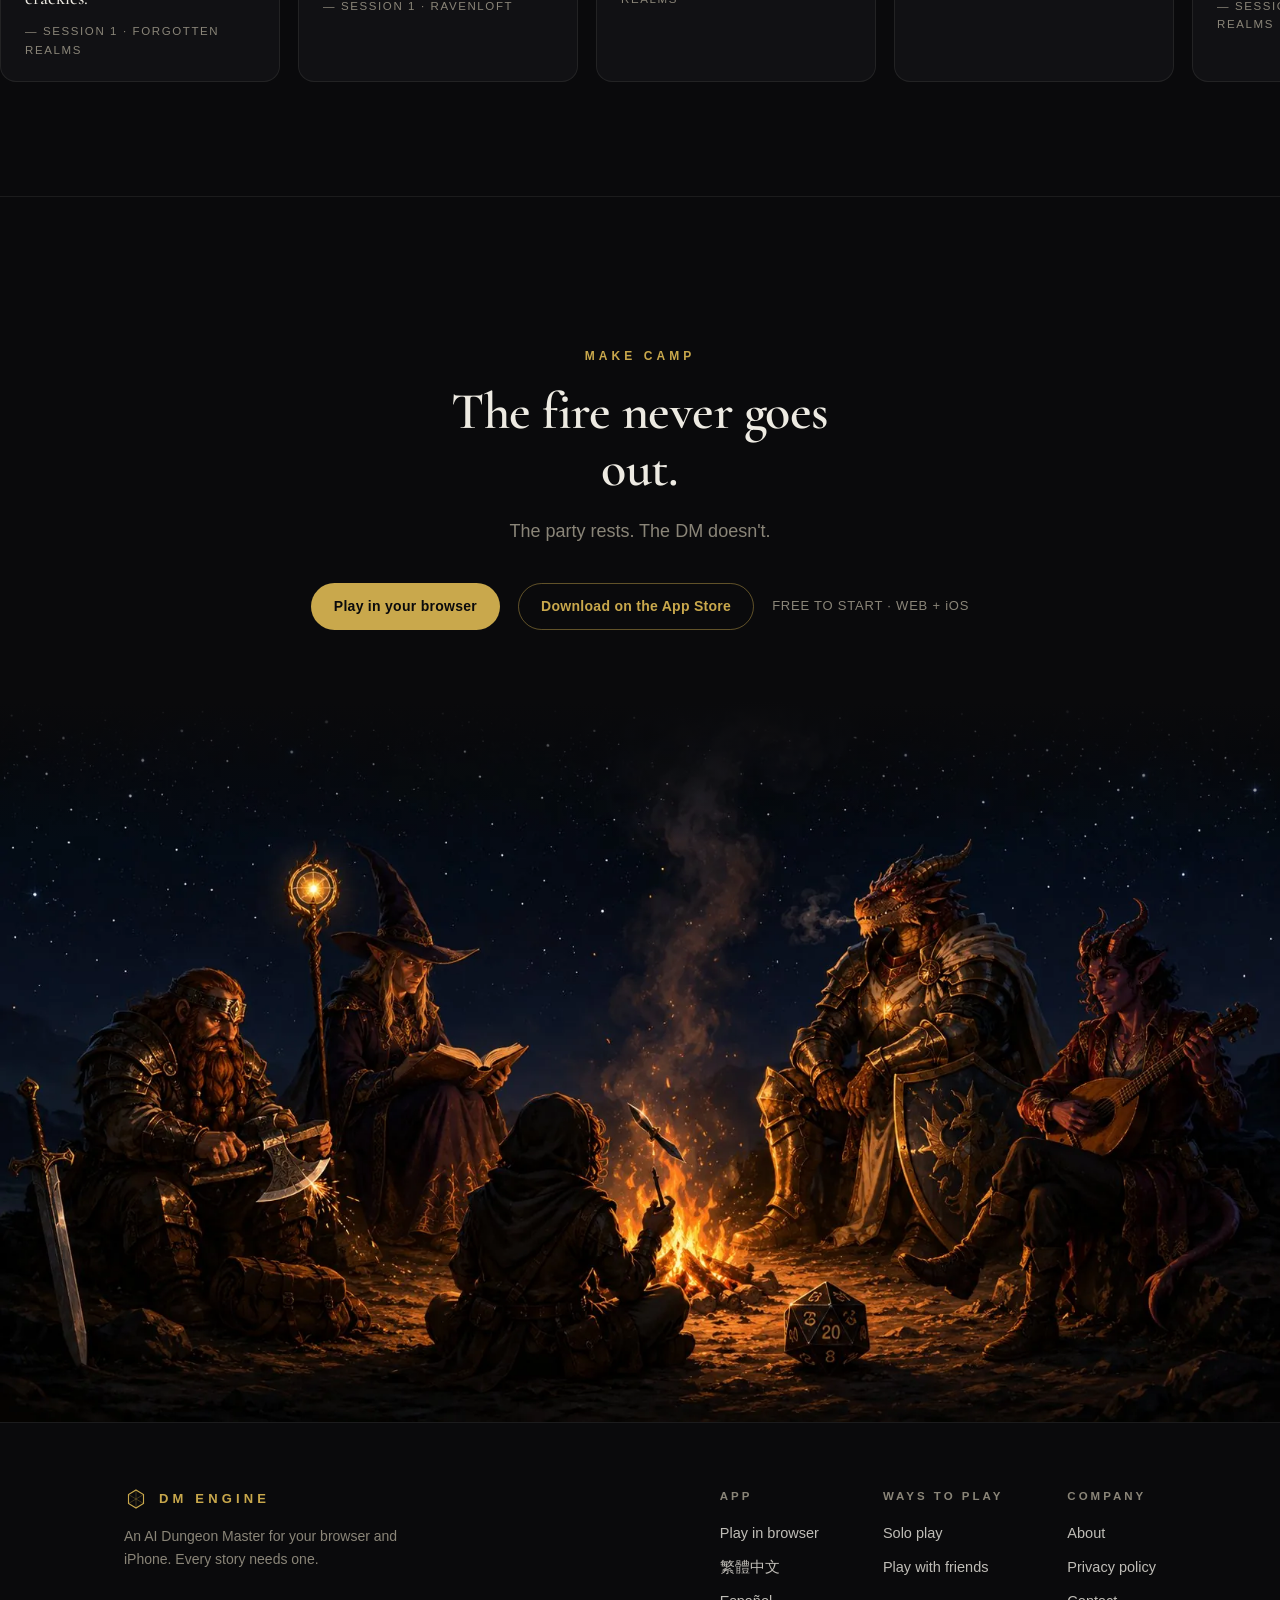
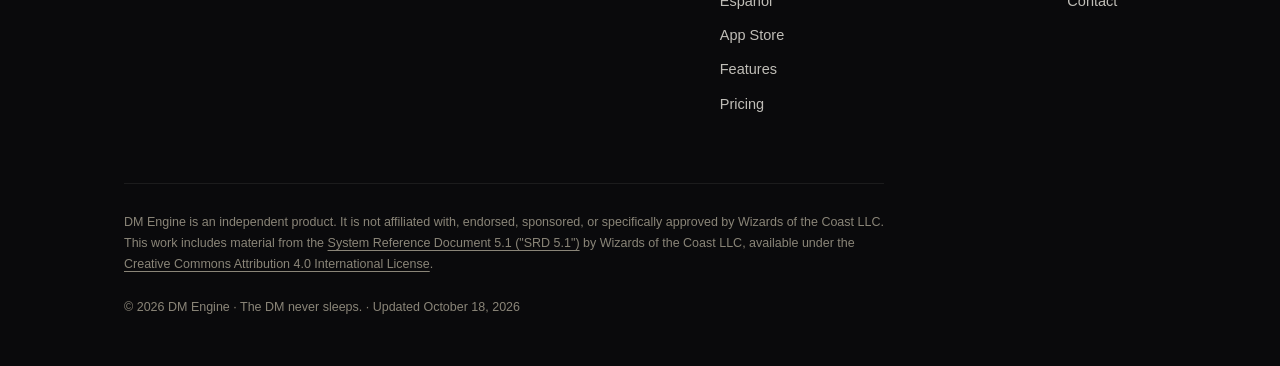
==== commit 517ea91b: "Add Spanish page" ====
--- a/index.html
+++ b/index.html
@@ -8,6 +8,7 @@
 <link rel="canonical" href="https://dmengineapp.com/">
 <link rel="alternate" hreflang="en" href="https://dmengineapp.com/">
 <link rel="alternate" hreflang="zh-Hant" href="https://dmengineapp.com/zh/">
+<link rel="alternate" hreflang="es" href="https://dmengineapp.com/es/">
 <link rel="alternate" hreflang="x-default" href="https://dmengineapp.com/">
 <meta name="theme-color" content="#0A0A0C">
 <meta property="og:site_name" content="DM Engine">
@@ -674,6 +675,7 @@
           <h4>App</h4>
           <a href="https://play.dmengineapp.com">Play in browser</a>
           <a href="/zh/" hreflang="zh-Hant" lang="zh-Hant">繁體中文</a>
+          <a href="/es/" hreflang="es" lang="es">Español</a>
           <a href="https://apps.apple.com/app/id6762107792">App Store</a>
           <a href="#features">Features</a>
           <a href="#pricing">Pricing</a>
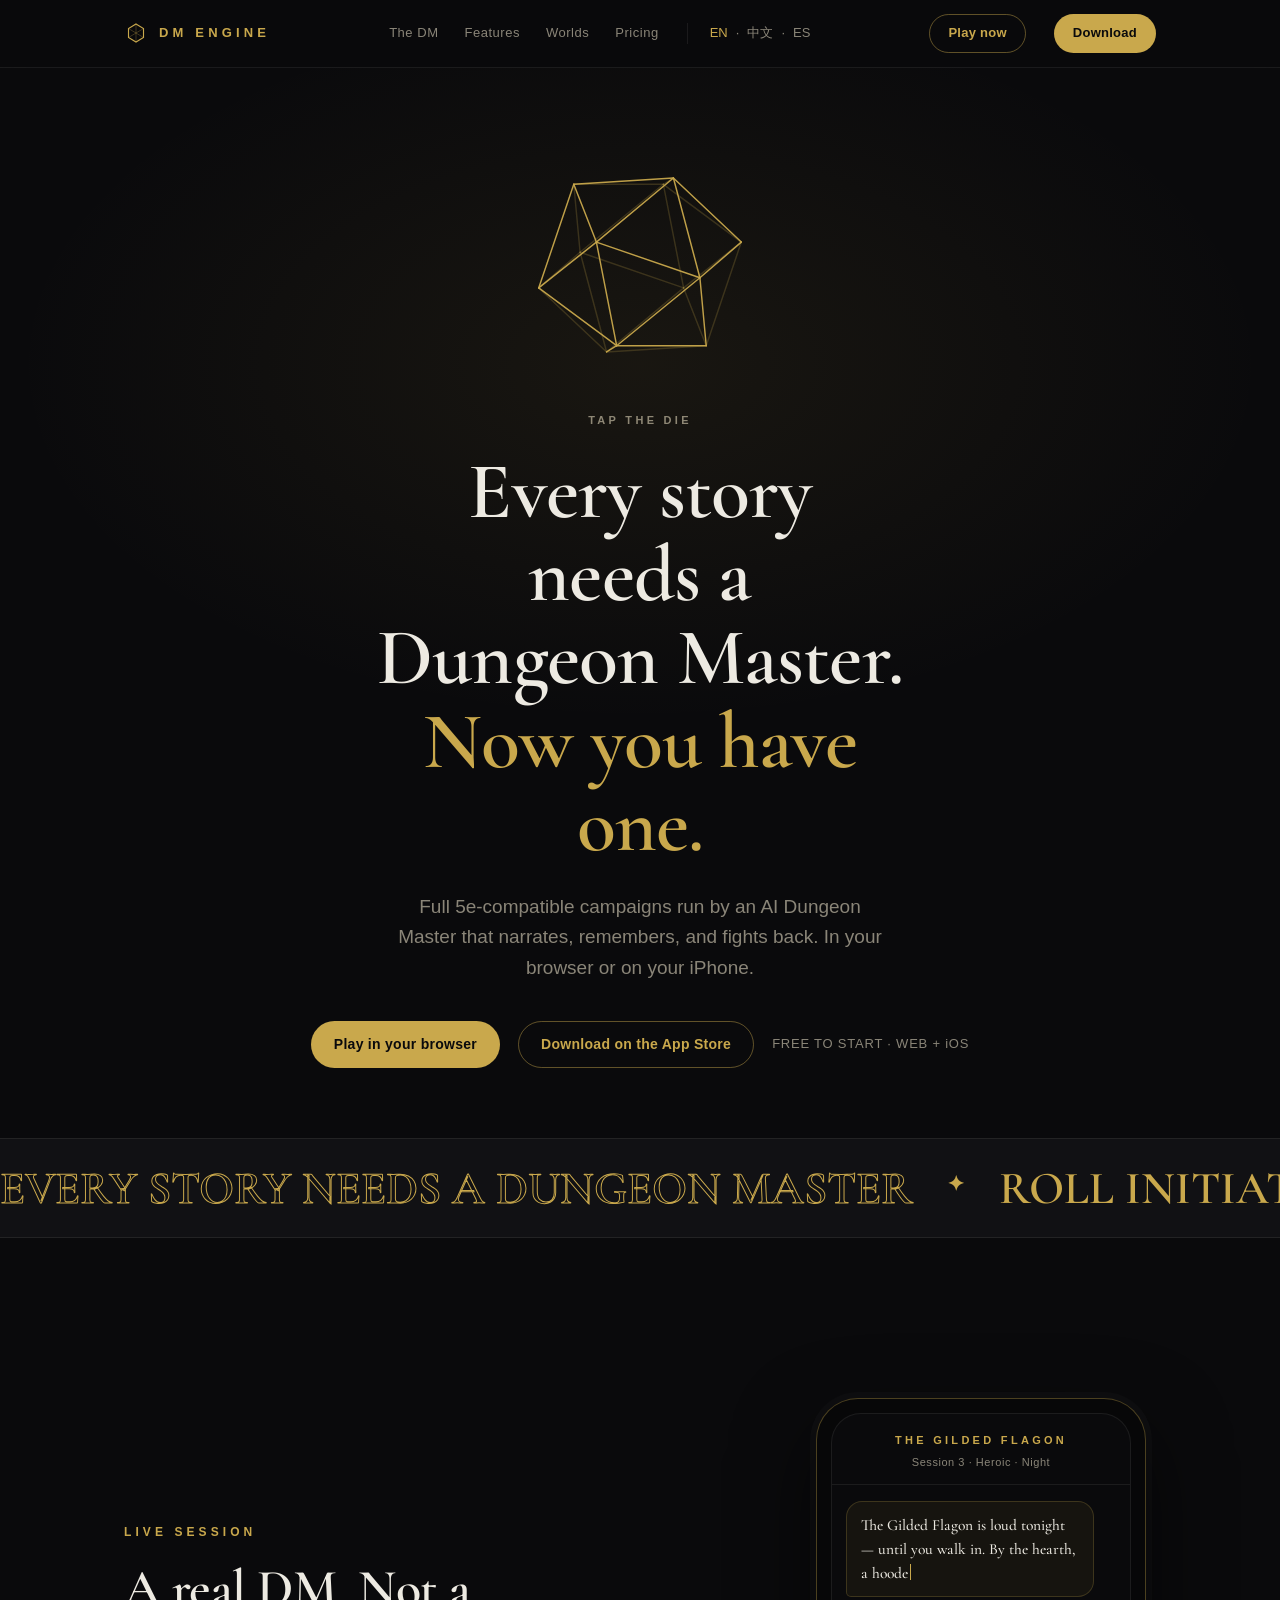
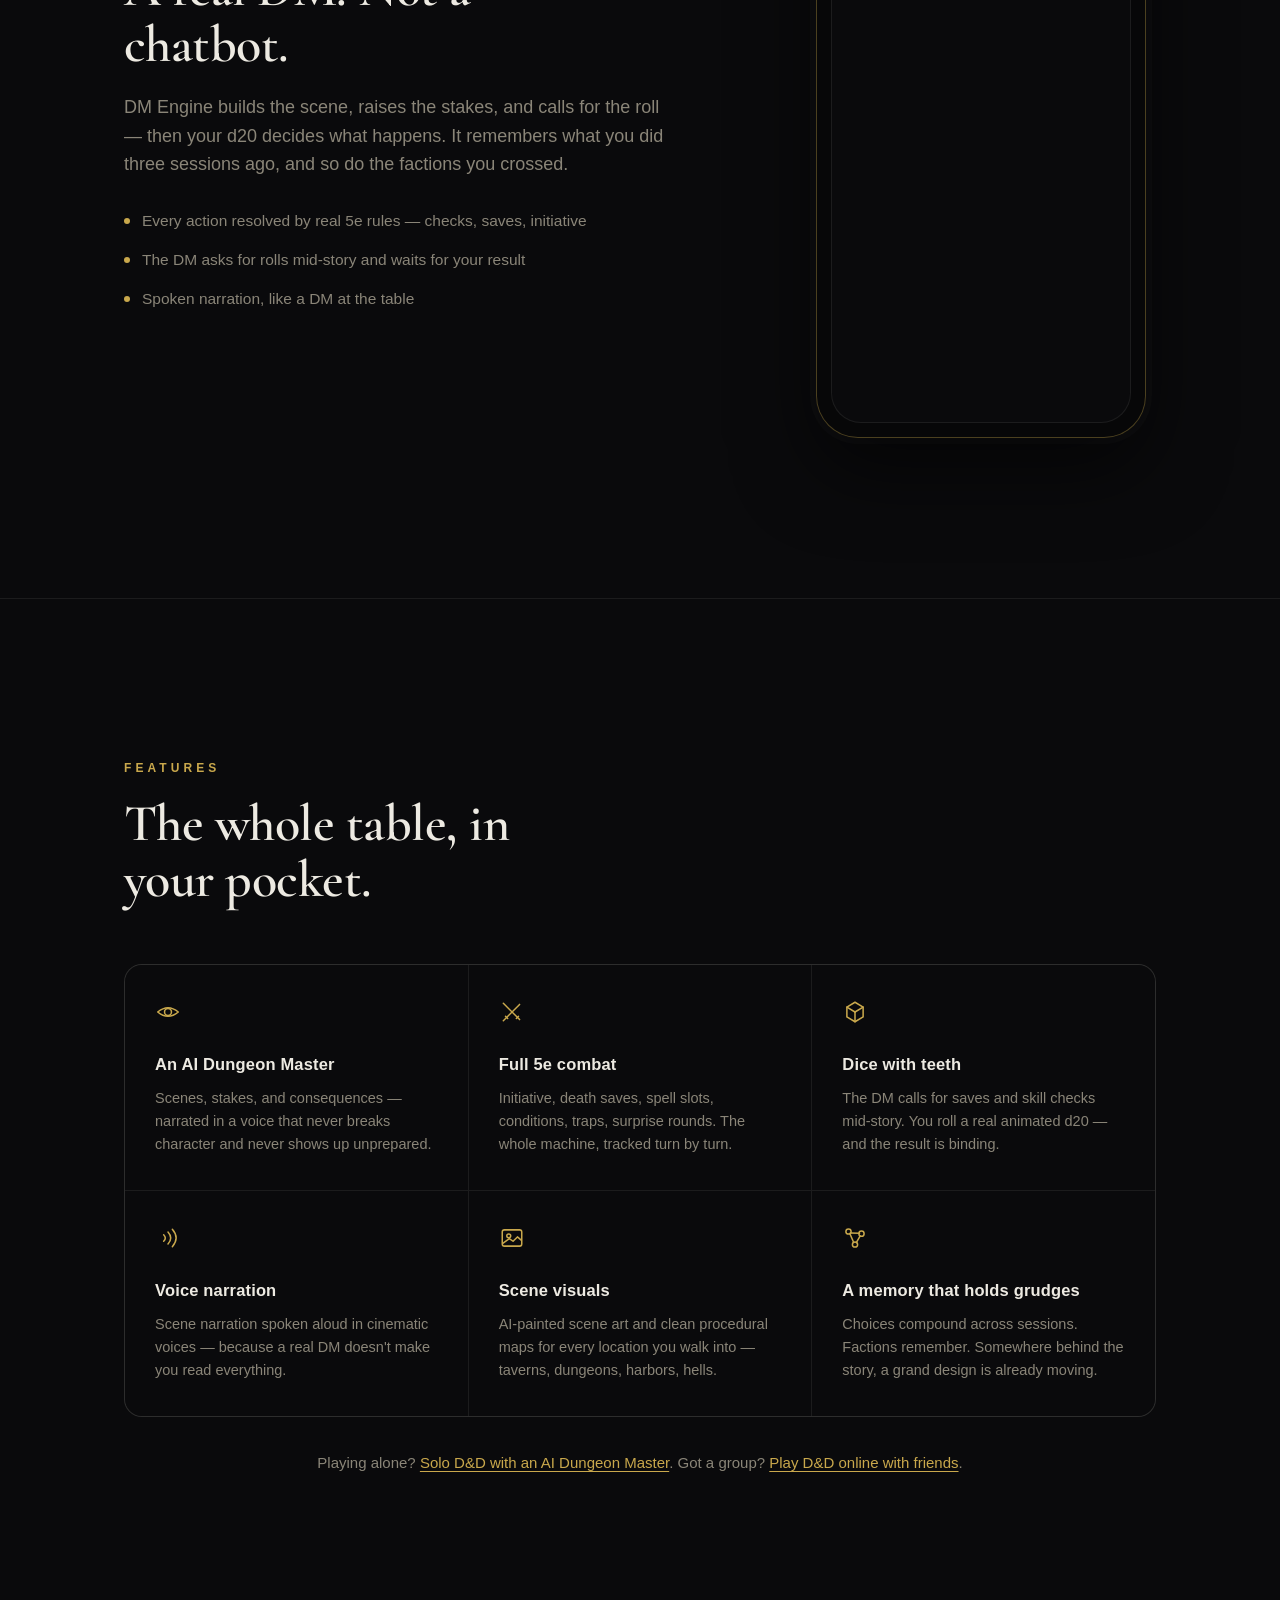
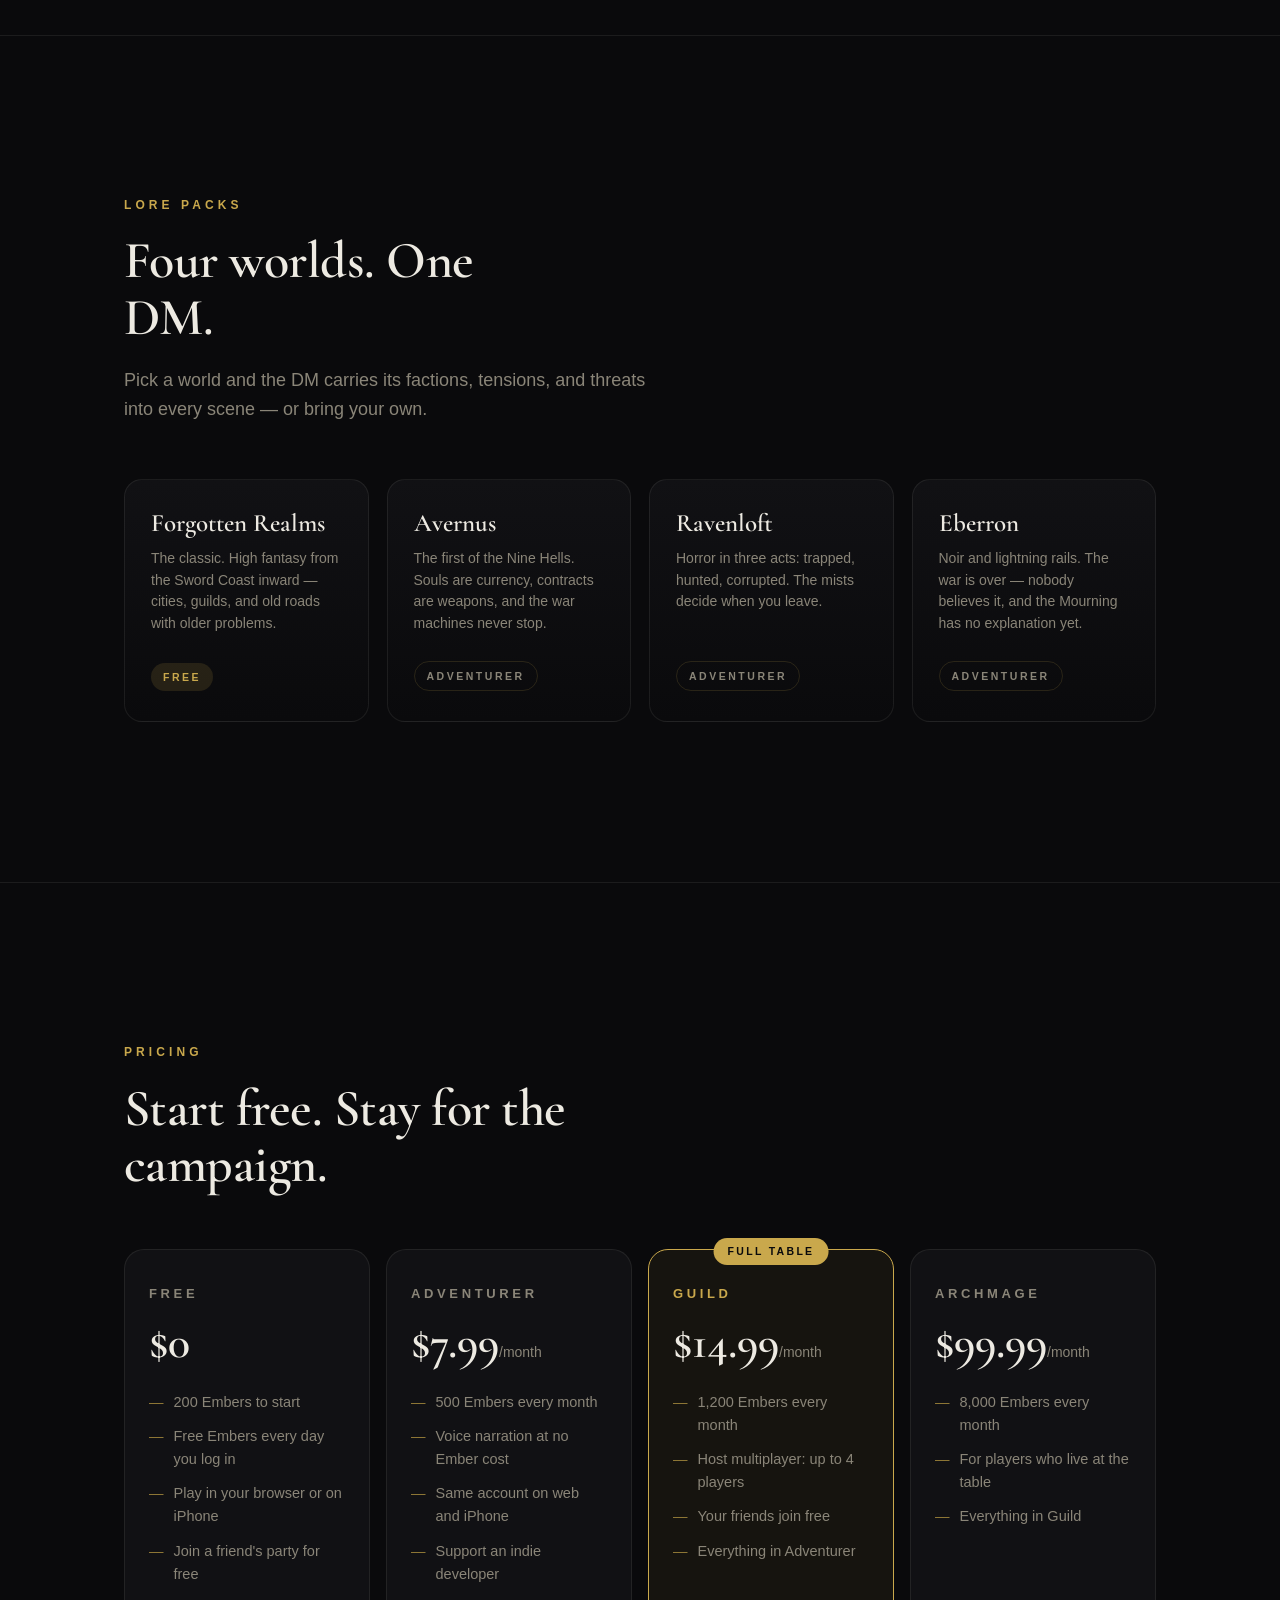
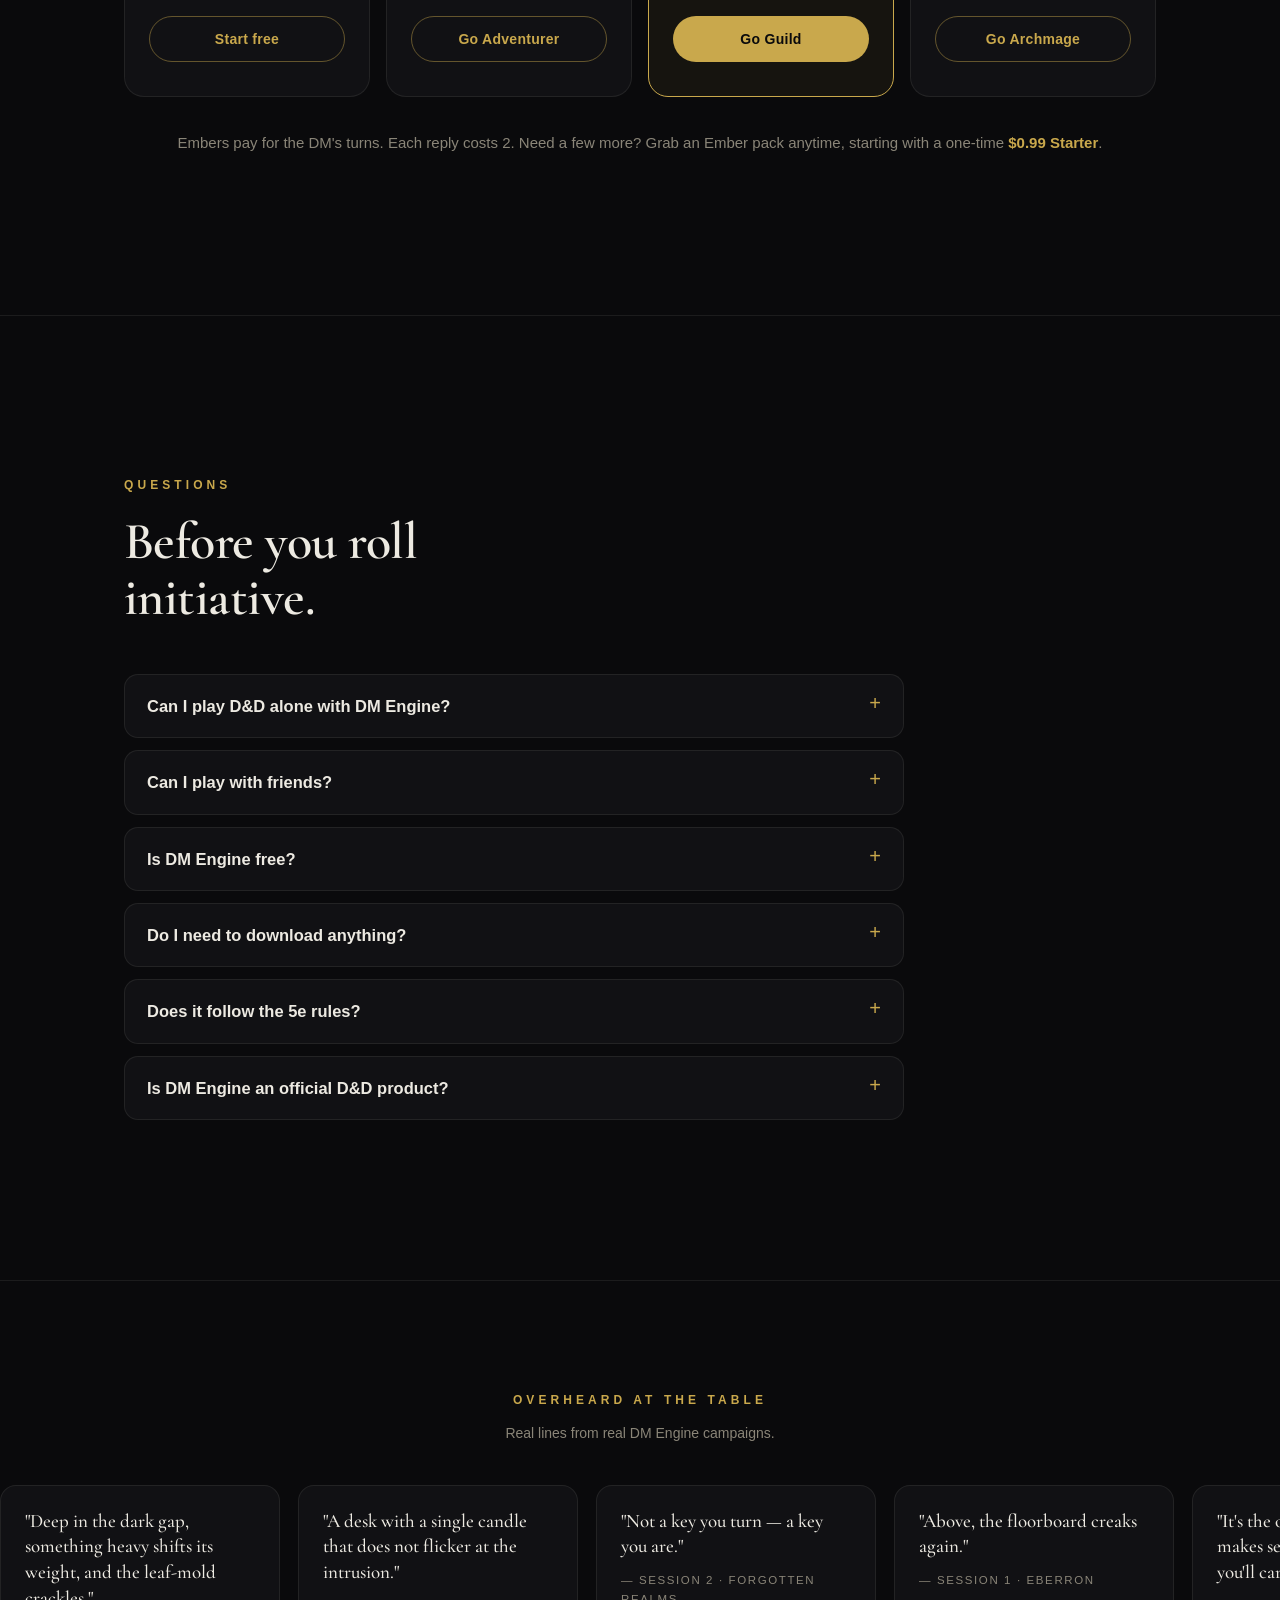
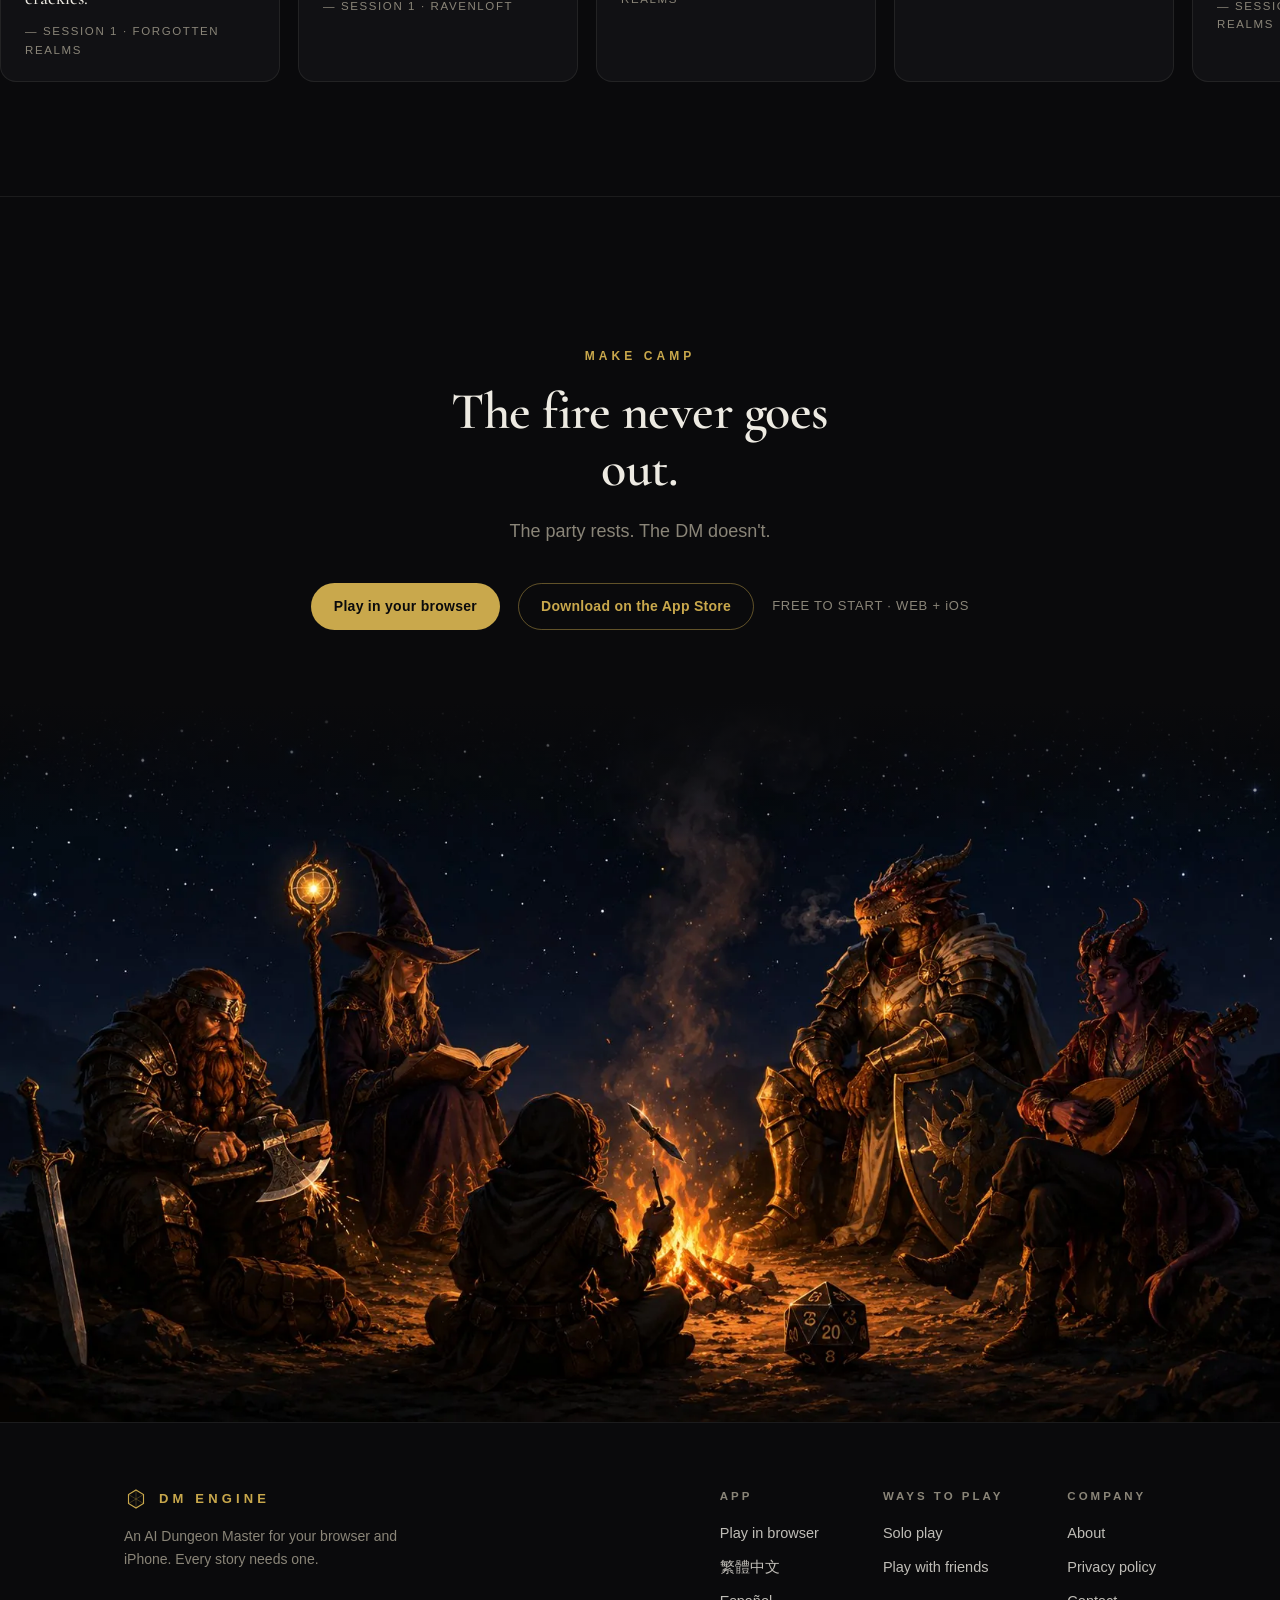
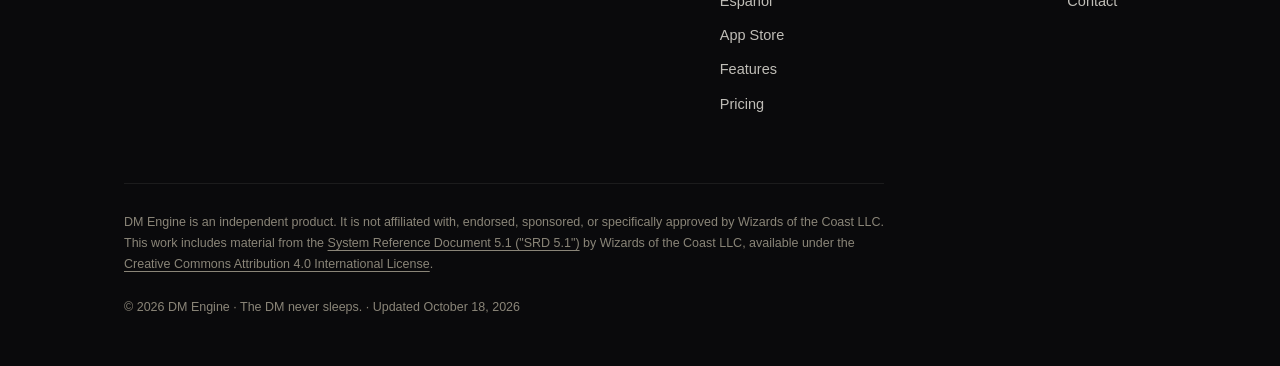
==== commit b919abb0: "Add language switch to home page" ====
--- a/index.html
+++ b/index.html
@@ -93,6 +93,14 @@
 .btn-ghost:hover{background:rgba(201,168,76,.08)}
 nav .btn{padding:8px 18px;font-size:13px}
 nav .btn{white-space:nowrap}
+.langs{display:flex;align-items:center;gap:8px;font-size:13px;color:var(--mut);padding-left:22px;border-left:1px solid var(--line-soft)}
+.langs a{color:var(--mut);transition:color .2s}
+.langs a:hover,.langs a:focus-visible{color:var(--ink)}
+.langs [aria-current]{color:var(--gold)}
+.lang-strip{display:none;position:absolute;top:72px;left:0;right:0;z-index:2;justify-content:center;align-items:center;gap:10px;font-size:13px;color:var(--mut)}
+.lang-strip a{color:var(--mut);padding:6px 2px}
+.lang-strip [aria-current]{color:var(--gold)}
+@media (max-width:900px){.langs{display:none}.lang-strip{display:flex}}
 
 /* ---------- hero ---------- */
 .hero{
@@ -397,12 +405,22 @@
       <a href="#worlds">Worlds</a>
       <a href="#pricing">Pricing</a>
     </div>
+    <div class="langs" aria-label="Language">
+      <a href="/" aria-current="page" lang="en">EN</a><span aria-hidden="true">·</span>
+      <a href="/zh/" hreflang="zh-Hant" lang="zh-Hant">中文</a><span aria-hidden="true">·</span>
+      <a href="/es/" hreflang="es" lang="es">ES</a>
+    </div>
     <a class="btn btn-ghost" style="margin-left:auto" href="https://play.dmengineapp.com">Play now</a>
     <a class="btn btn-gold" href="https://apps.apple.com/app/id6762107792">Download</a>
   </div>
 </nav>
 
 <header class="hero" id="top">
+  <div class="lang-strip" aria-label="Language">
+    <a href="/" aria-current="page" lang="en">English</a><span aria-hidden="true">·</span>
+    <a href="/zh/" hreflang="zh-Hant" lang="zh-Hant">繁體中文</a><span aria-hidden="true">·</span>
+    <a href="/es/" hreflang="es" lang="es">Español</a>
+  </div>
   <canvas id="ico" width="600" height="600" role="button" tabindex="0" aria-label="A twenty-sided die. Tap to roll."></canvas>
   <div class="die-line" id="dieLine" aria-live="polite">TAP THE DIE</div>
   <h1 id="heroTitle">Every story needs a Dungeon&nbsp;Master. <span class="gold">Now you have one.</span></h1>
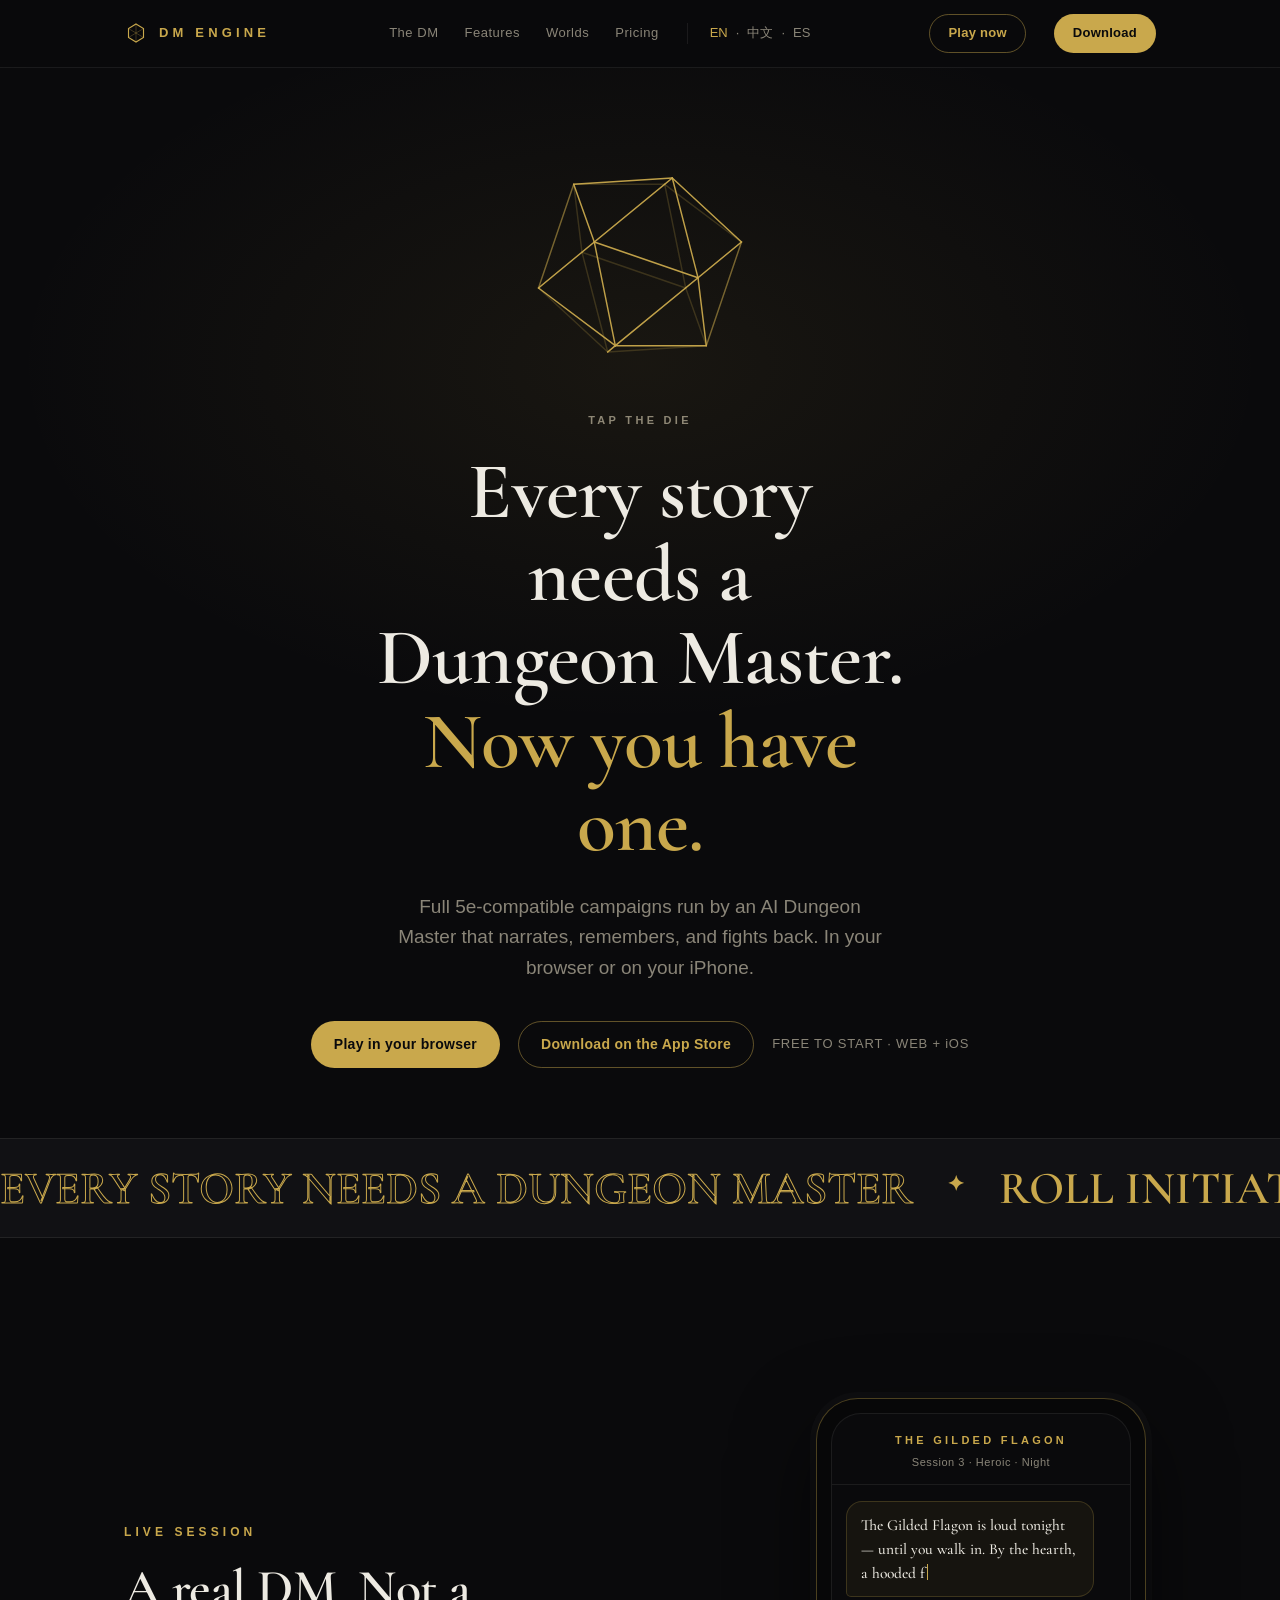
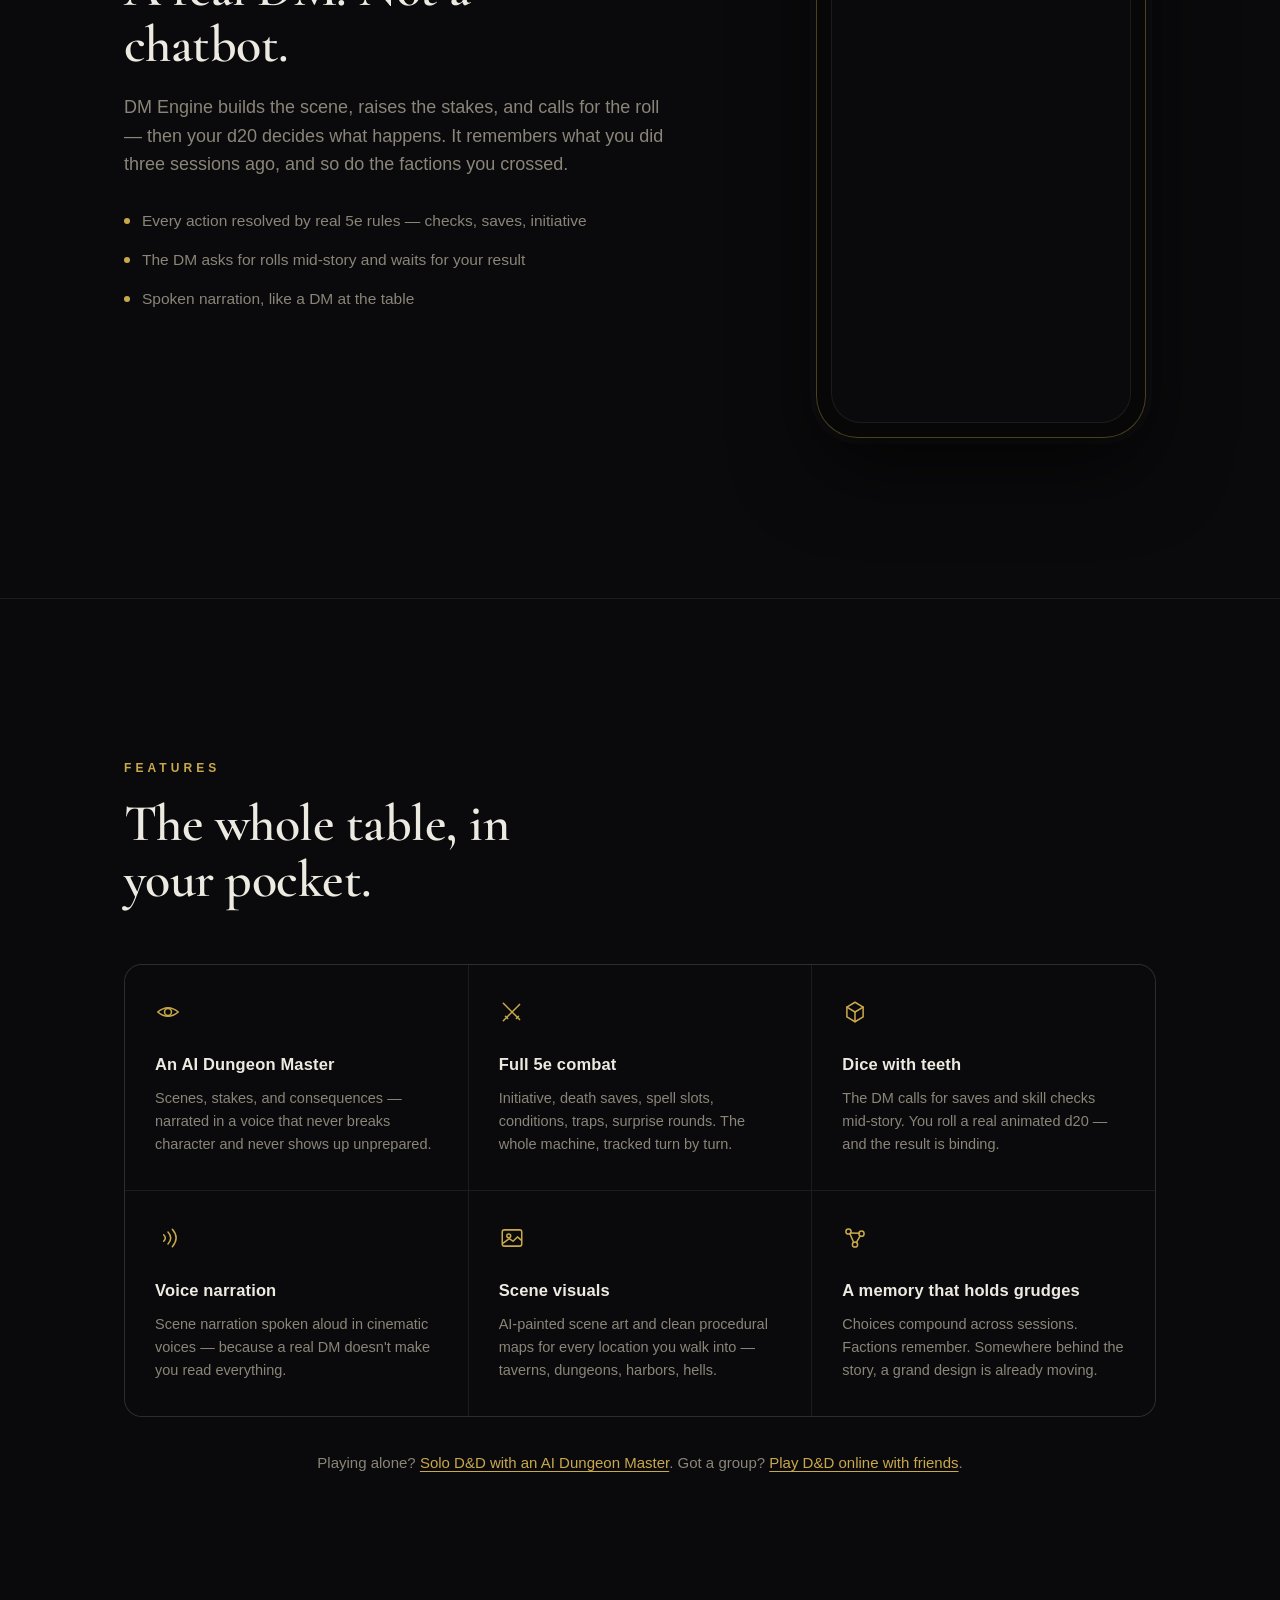
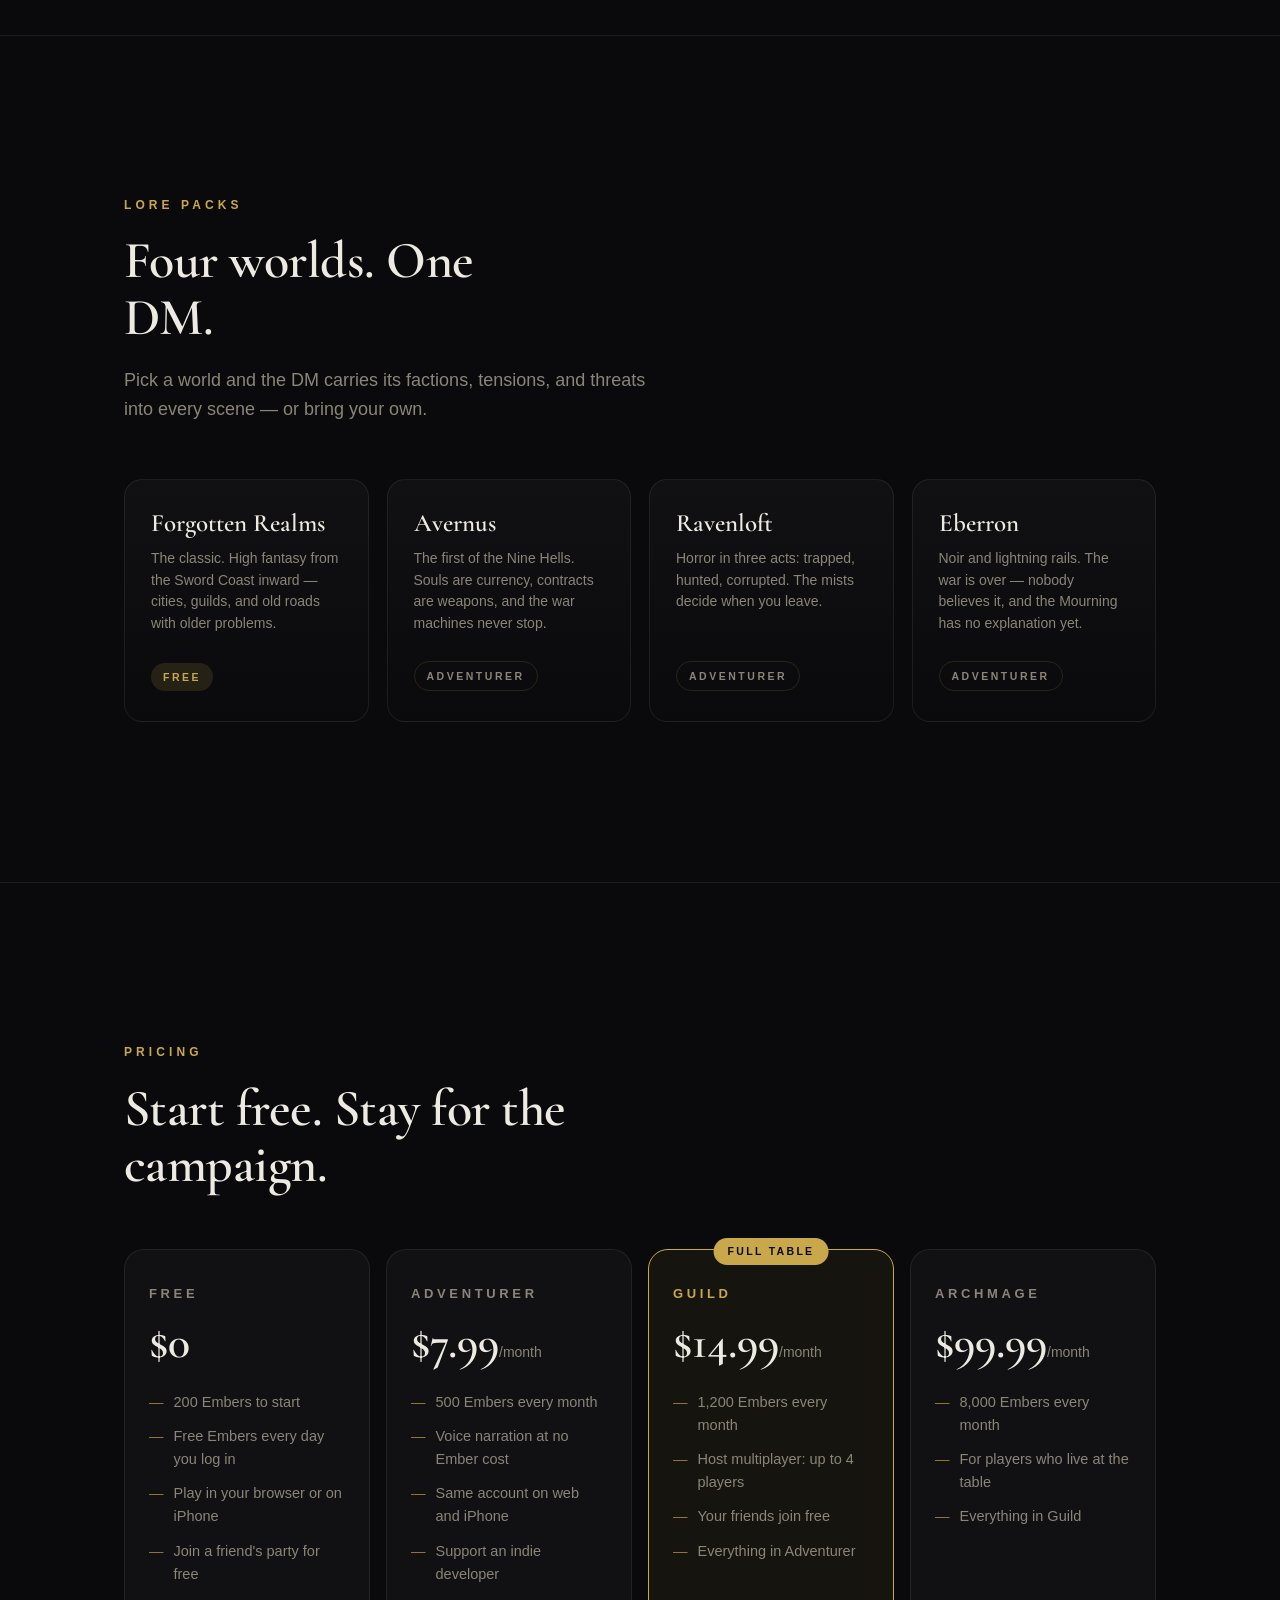
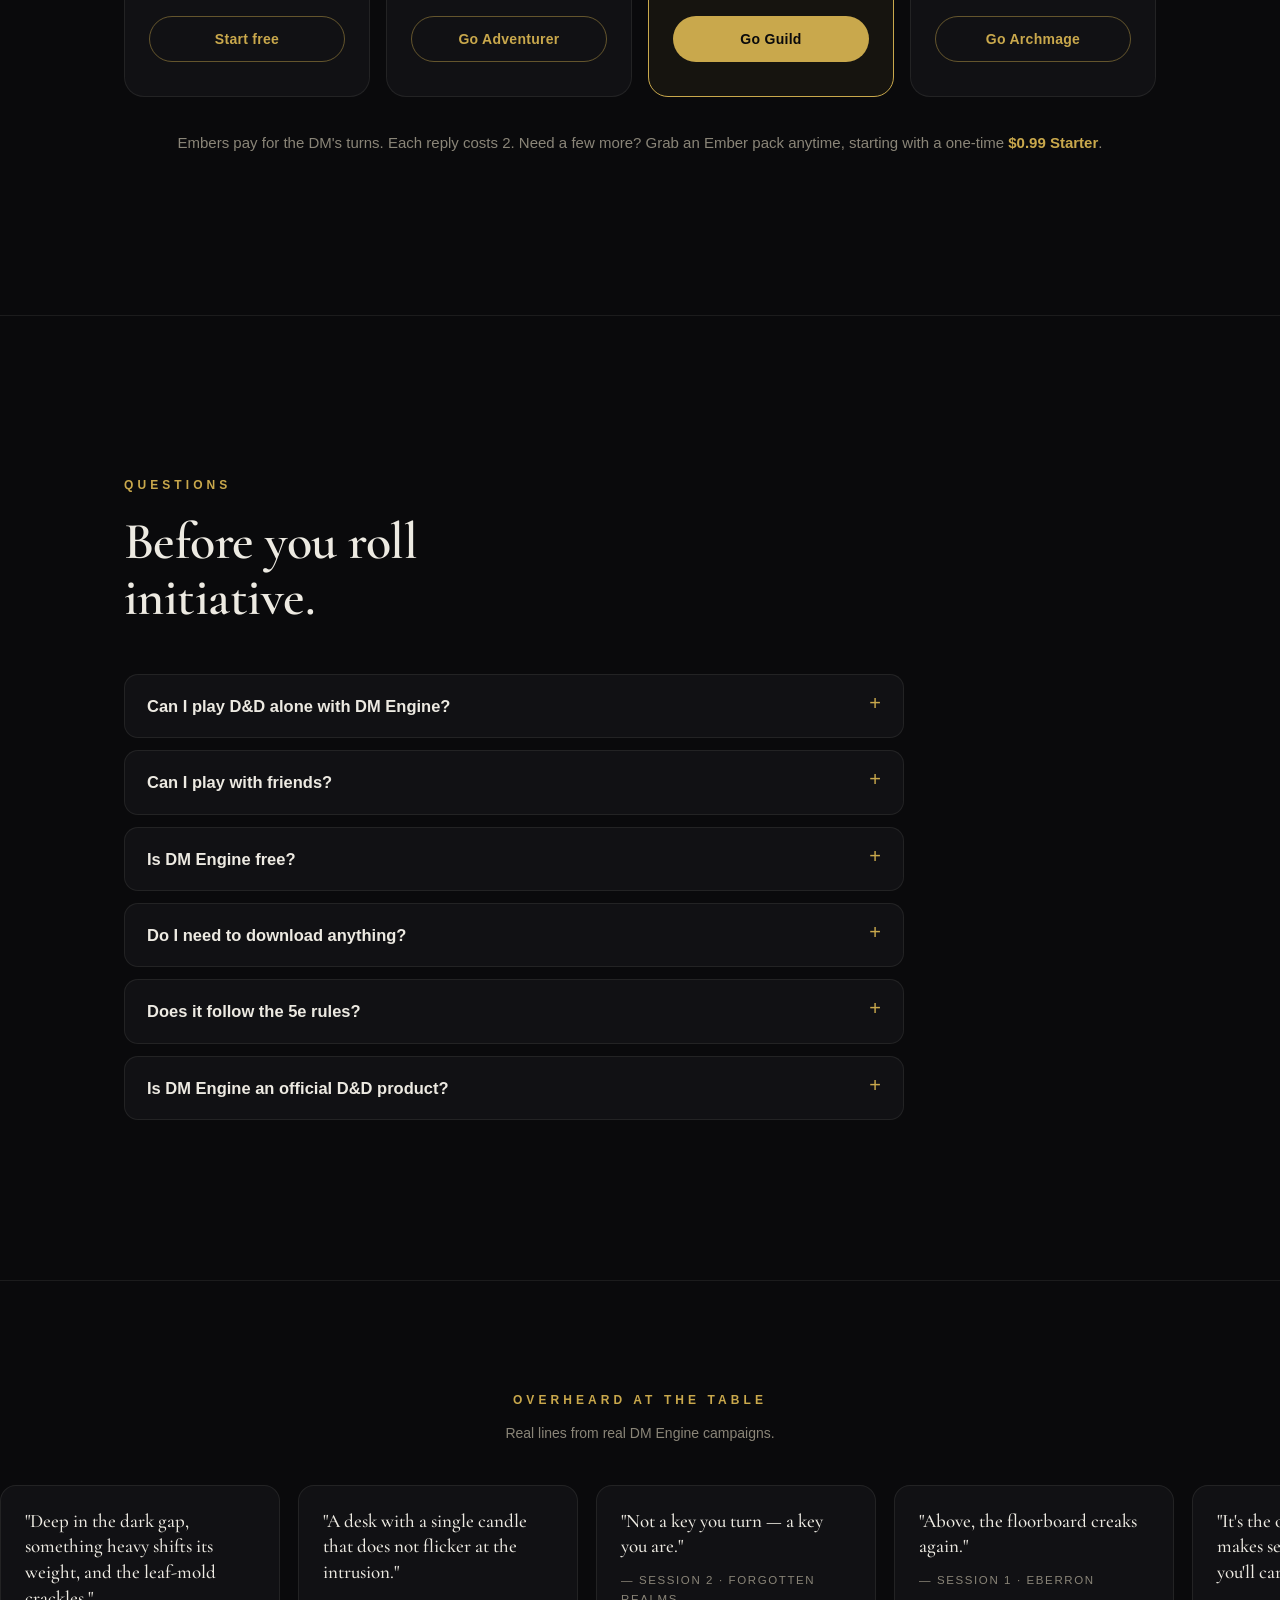
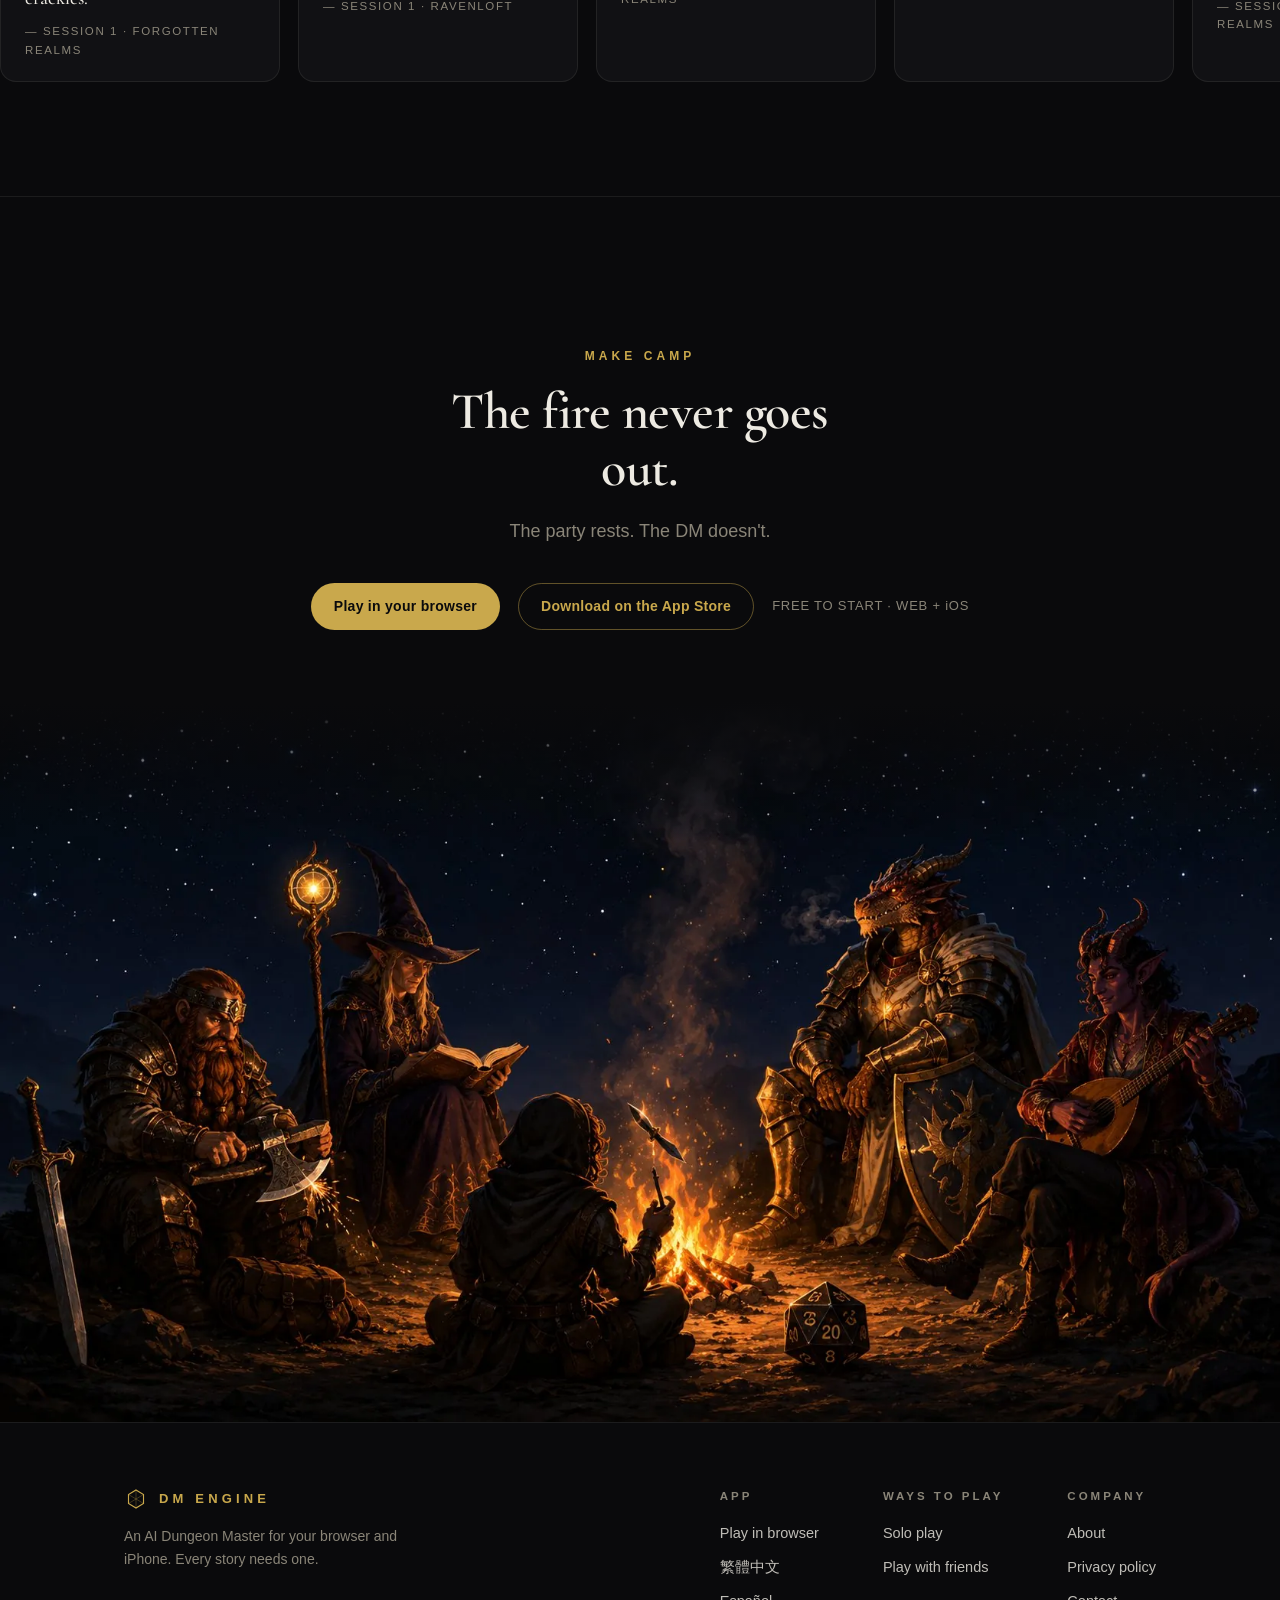
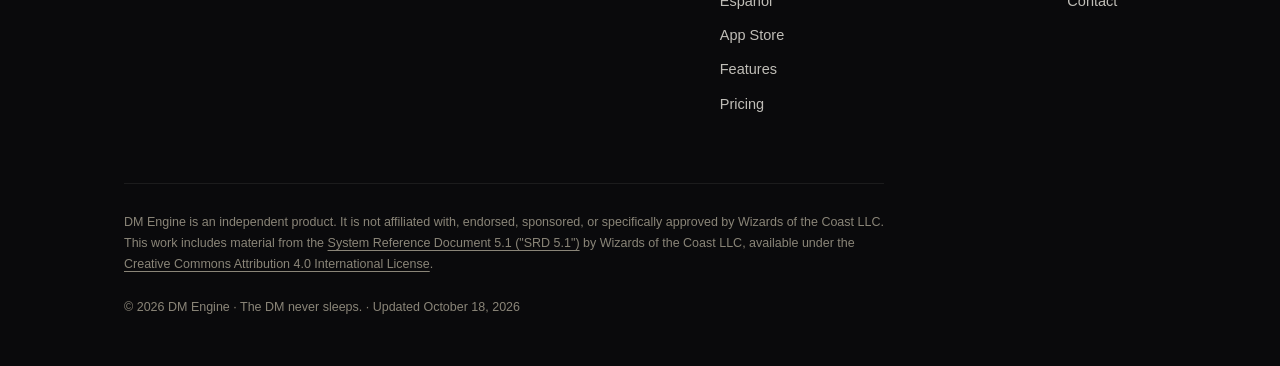
==== commit 18c303c5: "Self-host fonts; add a skip link and a main landmark on every page Google Fonts sent every visitor's" ====
--- a/index.html
+++ b/index.html
@@ -27,9 +27,7 @@
 <meta name="apple-itunes-app" content="app-id=6762107792">
 <script type="application/ld+json">{"@context": "https://schema.org", "@graph": [{"@type": "Organization", "@id": "https://dmengineapp.com/#org", "name": "DM Engine", "url": "https://dmengineapp.com/", "logo": "https://dmengineapp.com/logo.png", "email": "support@dmengineapp.com", "contactPoint": {"@type": "ContactPoint", "contactType": "customer support", "email": "support@dmengineapp.com", "availableLanguage": ["English", "Spanish", "Chinese"]}, "sameAs": ["https://apps.apple.com/app/id6762107792"]}, {"@type": "WebSite", "@id": "https://dmengineapp.com/#site", "name": "DM Engine", "url": "https://dmengineapp.com/", "publisher": {"@id": "https://dmengineapp.com/#org"}}, {"@type": "VideoGame", "name": "DM Engine", "url": "https://dmengineapp.com/", "description": "An AI Dungeon Master that runs full 5e campaigns: narration, real dice, combat, and a story that remembers. Play solo or host up to 4 friends. Free to start in your browser or on iPhone.", "image": "https://dmengineapp.com/og-image.png", "genre": ["Role-playing game", "Tabletop RPG"], "gamePlatform": ["Web browser", "iOS"], "applicationCategory": "GameApplication", "operatingSystem": "Web, iOS", "playMode": ["SinglePlayer", "MultiPlayer"], "numberOfPlayers": {"@type": "QuantitativeValue", "minValue": 1, "maxValue": 4}, "inLanguage": ["en", "es", "zh-Hant"], "sameAs": ["https://apps.apple.com/app/id6762107792", "https://play.dmengineapp.com/"], "offers": [{"@type": "Offer", "name": "Free", "price": "0", "priceCurrency": "USD", "url": "https://play.dmengineapp.com/"}, {"@type": "Offer", "name": "Adventurer", "price": "7.99", "priceCurrency": "USD", "url": "https://play.dmengineapp.com/"}, {"@type": "Offer", "name": "Guild", "price": "14.99", "priceCurrency": "USD", "url": "https://play.dmengineapp.com/"}, {"@type": "Offer", "name": "Archmage", "price": "99.99", "priceCurrency": "USD", "url": "https://play.dmengineapp.com/"}], "publisher": {"@id": "https://dmengineapp.com/#org"}}, {"@type": "WebPage", "@id": "https://dmengineapp.com/#page", "url": "https://dmengineapp.com/", "name": "DM Engine — AI Dungeon Master for 5e", "isPartOf": {"@id": "https://dmengineapp.com/#site"}, "publisher": {"@id": "https://dmengineapp.com/#org"}, "dateModified": "2026-10-18", "inLanguage": "en"}, {"@type": "FAQPage", "@id": "https://dmengineapp.com/#faq", "mainEntity": [{"@type": "Question", "name": "Can I play D&D alone with DM Engine?", "acceptedAnswer": {"@type": "Answer", "text": "Yes. DM Engine is an AI Dungeon Master, so you can run a full 5e-style campaign by yourself. It sets each scene, plays the characters you meet and asks for rolls when the story needs them."}}, {"@type": "Question", "name": "Can I play with friends?", "acceptedAnswer": {"@type": "Answer", "text": "Yes. A Guild member can host a game for up to 4 players. Friends join free with a 6-digit code, from a web browser or an iPhone."}}, {"@type": "Question", "name": "Is DM Engine free?", "acceptedAnswer": {"@type": "Answer", "text": "It is free to start. You get 200 Embers when you sign up and free Embers every day you log in. Each DM reply costs 2 Embers. Paid plans start at $7.99 a month."}}, {"@type": "Question", "name": "Do I need to download anything?", "acceptedAnswer": {"@type": "Answer", "text": "No. You can play in your browser at play.dmengineapp.com. There is also an iPhone app on the App Store, and the same account works on both."}}, {"@type": "Question", "name": "Does it follow the 5e rules?", "acceptedAnswer": {"@type": "Answer", "text": "Yes. Ability checks, saving throws, initiative, attack rolls, spell slots, conditions and death saves are all tracked, and you roll a real animated d20."}}, {"@type": "Question", "name": "Is DM Engine an official D&D product?", "acceptedAnswer": {"@type": "Answer", "text": "No. DM Engine is an independent product and is not affiliated with Wizards of the Coast. It uses material from the System Reference Document 5.1 under the Creative Commons license."}}]}]}</script>
 <link rel="icon" href="data:image/svg+xml,%3Csvg xmlns='http://www.w3.org/2000/svg' viewBox='0 0 64 64'%3E%3Crect width='64' height='64' rx='14' fill='%230A0A0C'/%3E%3Cpolygon points='32,12 49,22 49,42 32,52 15,42 15,22' fill='none' stroke='%23C9A84C' stroke-width='2.5'/%3E%3Cline x1='32' y1='12' x2='32' y2='52' stroke='%23C9A84C' stroke-width='1.2' opacity='.6'/%3E%3Cline x1='15' y1='22' x2='49' y2='42' stroke='%23C9A84C' stroke-width='1.2' opacity='.6'/%3E%3Cline x1='49' y1='22' x2='15' y2='42' stroke='%23C9A84C' stroke-width='1.2' opacity='.6'/%3E%3C/svg%3E">
-<link rel="preconnect" href="https://fonts.googleapis.com">
-<link rel="preconnect" href="https://fonts.gstatic.com" crossorigin>
-<link href="https://fonts.googleapis.com/css2?family=Cormorant+Garamond:wght@500;600&display=swap" rel="stylesheet">
+<link href="/fonts/cormorant-garamond.css" rel="stylesheet">
 <style>
 :root{
   --bg:#0A0A0C;
@@ -389,9 +387,11 @@
   section{padding:88px 0}
   .quote{width:240px}
 }
+.skip{position:absolute;left:12px;top:-60px;z-index:1000;padding:10px 16px;border-radius:8px;background:#C9A84C;color:#0A0A0A;font-weight:600;text-decoration:none}.skip:focus{top:12px}
 </style>
 </head>
 <body>
+<a class="skip" href="#main">Skip to content</a>
 
 <nav>
   <div class="nav-in">
@@ -415,6 +415,7 @@
   </div>
 </nav>
 
+<main id="main">
 <header class="hero" id="top">
   <div class="lang-strip" aria-label="Language">
     <a href="/" aria-current="page" lang="en">English</a><span aria-hidden="true">·</span>
@@ -677,6 +678,8 @@
     <canvas id="fire" aria-hidden="true"></canvas>
   </div>
 </section>
+
+</main>
 
 <footer>
   <div class="wrap">
--- a/fonts/cormorant-garamond.css
+++ b/fonts/cormorant-garamond.css
@@ -0,0 +1,49 @@
+/* Self-hosted from @fontsource (SIL Open Font License 1.1). No request leaves dmengineapp.com. */
+/* cormorant-garamond-latin-ext-500-normal */
+@font-face {
+  font-family: 'Cormorant Garamond';
+  font-style: normal;
+  font-display: swap;
+  font-weight: 500;
+  src: url(/fonts/cormorant-garamond/cormorant-garamond-latin-ext-500-normal.woff2) format('woff2');
+}
+/* cormorant-garamond-latin-500-normal */
+@font-face {
+  font-family: 'Cormorant Garamond';
+  font-style: normal;
+  font-display: swap;
+  font-weight: 500;
+  src: url(/fonts/cormorant-garamond/cormorant-garamond-latin-500-normal.woff2) format('woff2');
+}
+/* cormorant-garamond-latin-ext-600-normal */
+@font-face {
+  font-family: 'Cormorant Garamond';
+  font-style: normal;
+  font-display: swap;
+  font-weight: 600;
+  src: url(/fonts/cormorant-garamond/cormorant-garamond-latin-ext-600-normal.woff2) format('woff2');
+}
+/* cormorant-garamond-latin-600-normal */
+@font-face {
+  font-family: 'Cormorant Garamond';
+  font-style: normal;
+  font-display: swap;
+  font-weight: 600;
+  src: url(/fonts/cormorant-garamond/cormorant-garamond-latin-600-normal.woff2) format('woff2');
+}
+/* cormorant-garamond-latin-ext-700-normal */
+@font-face {
+  font-family: 'Cormorant Garamond';
+  font-style: normal;
+  font-display: swap;
+  font-weight: 700;
+  src: url(/fonts/cormorant-garamond/cormorant-garamond-latin-ext-700-normal.woff2) format('woff2');
+}
+/* cormorant-garamond-latin-700-normal */
+@font-face {
+  font-family: 'Cormorant Garamond';
+  font-style: normal;
+  font-display: swap;
+  font-weight: 700;
+  src: url(/fonts/cormorant-garamond/cormorant-garamond-latin-700-normal.woff2) format('woff2');
+}
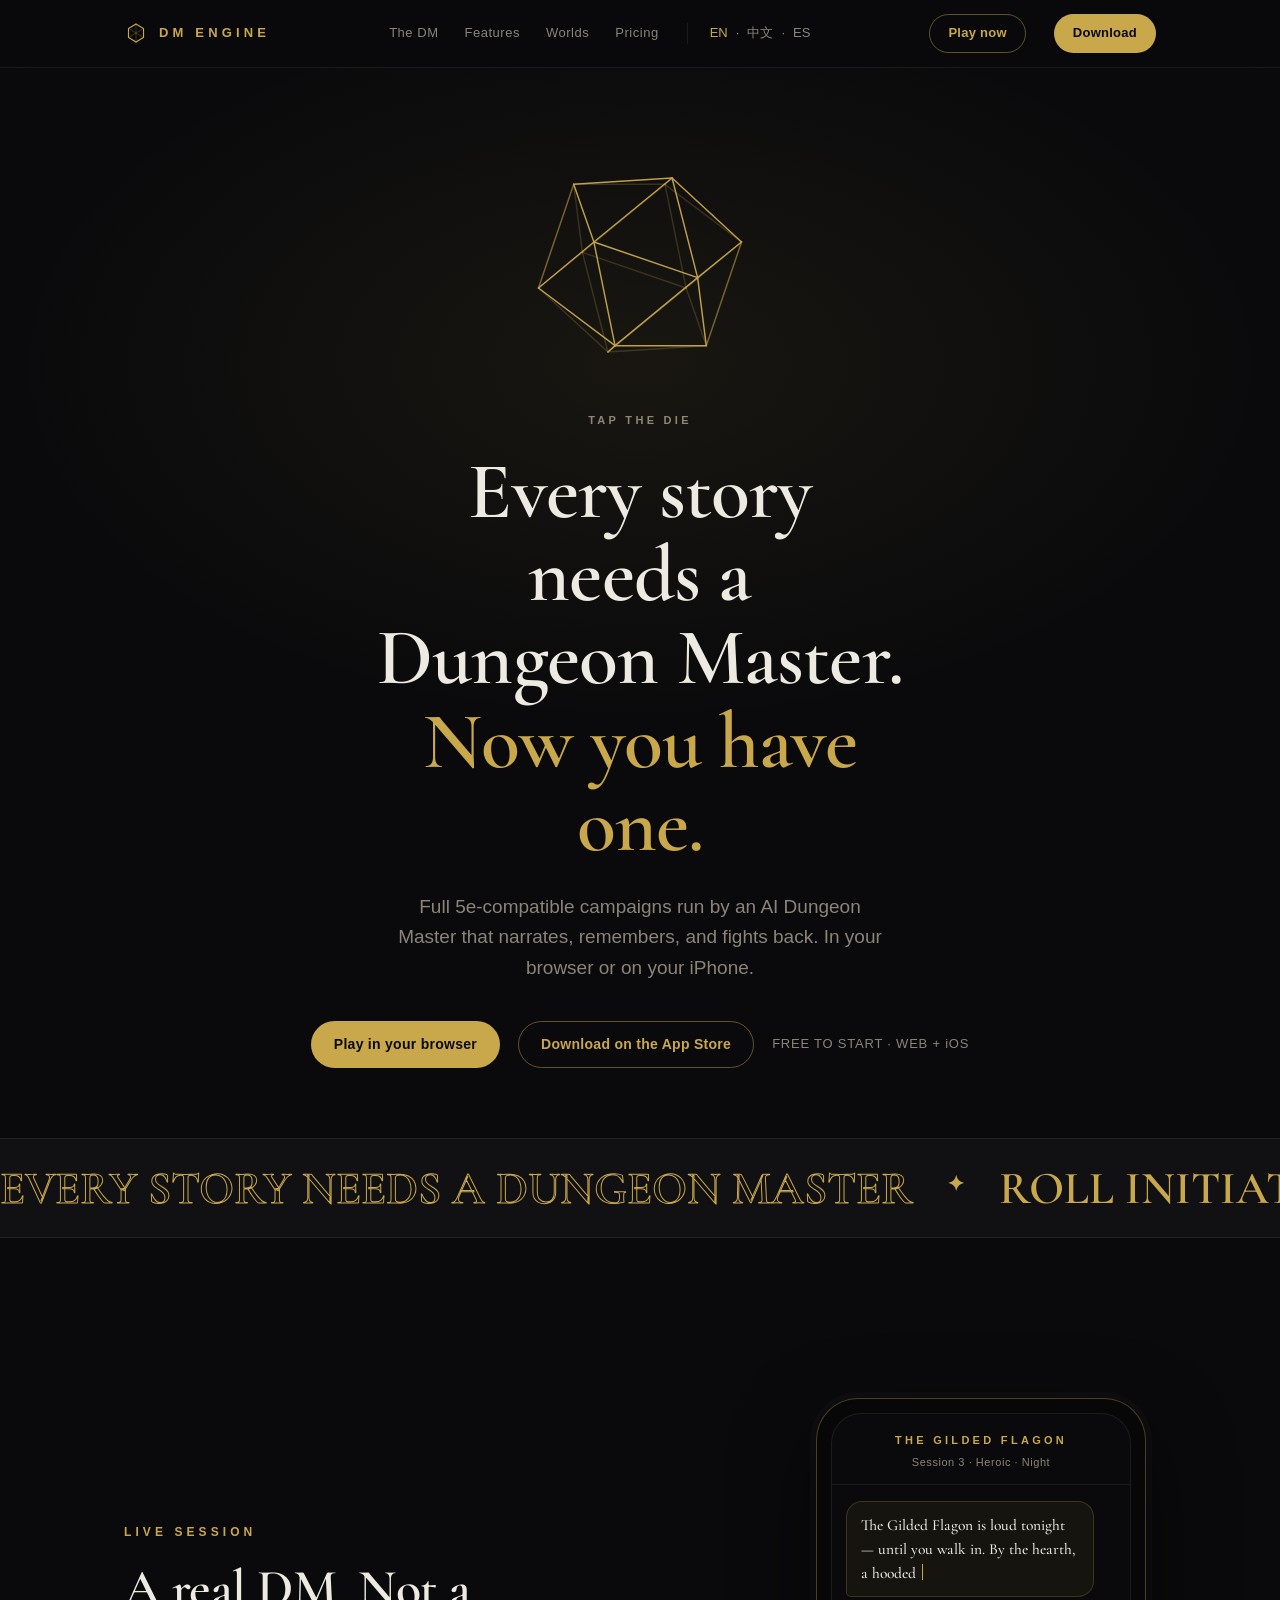
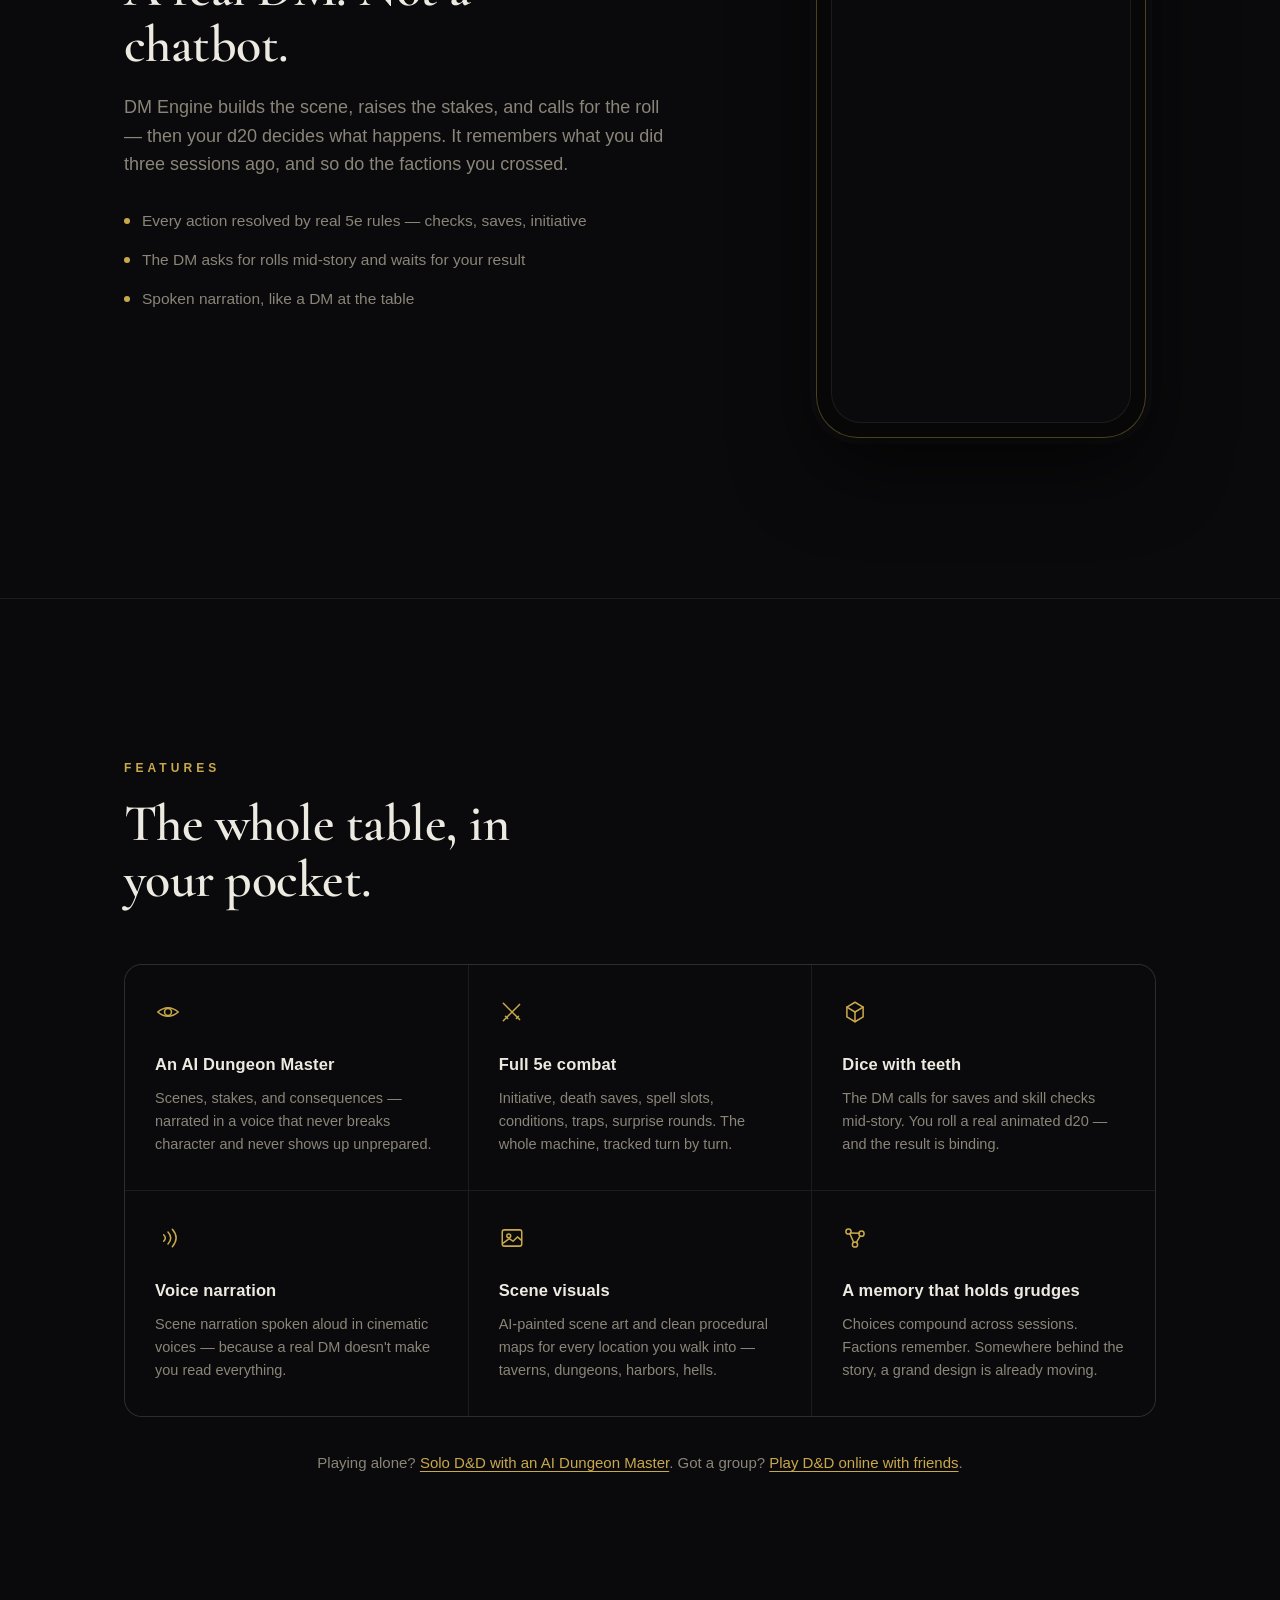
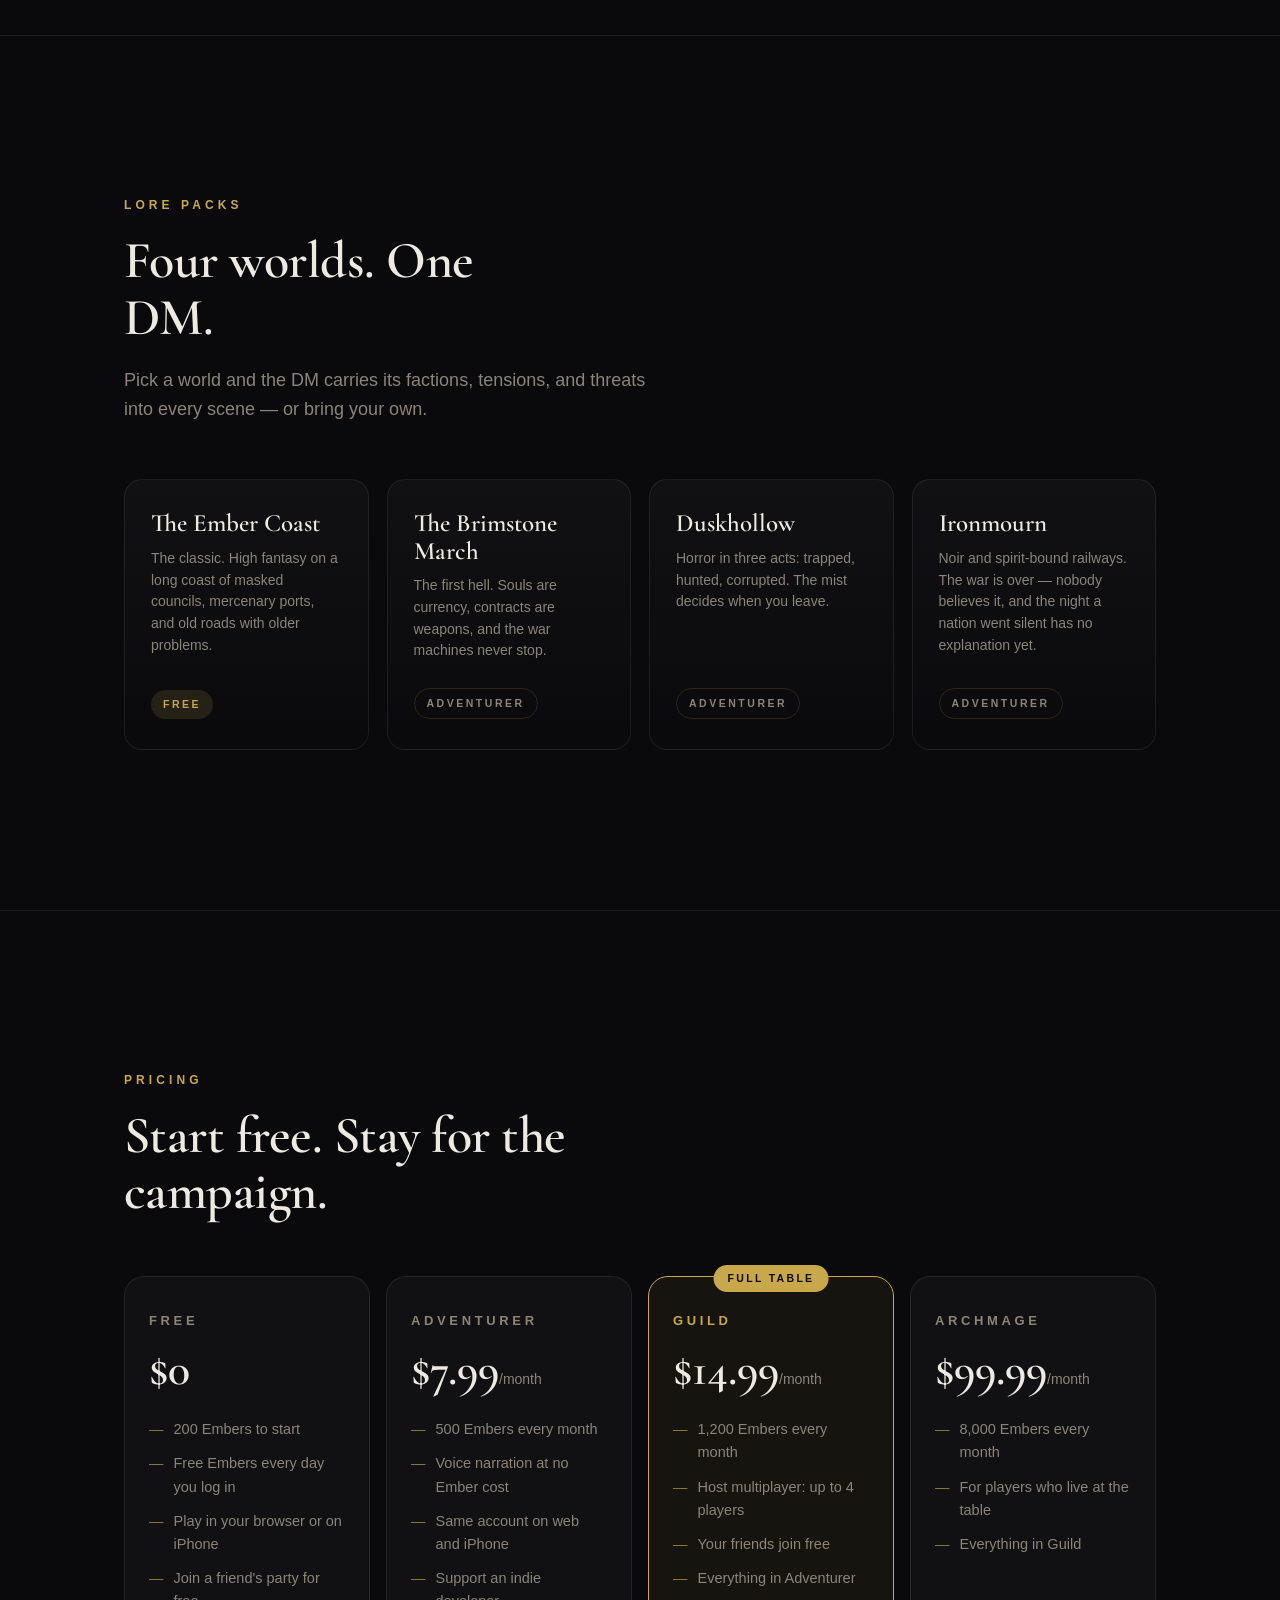
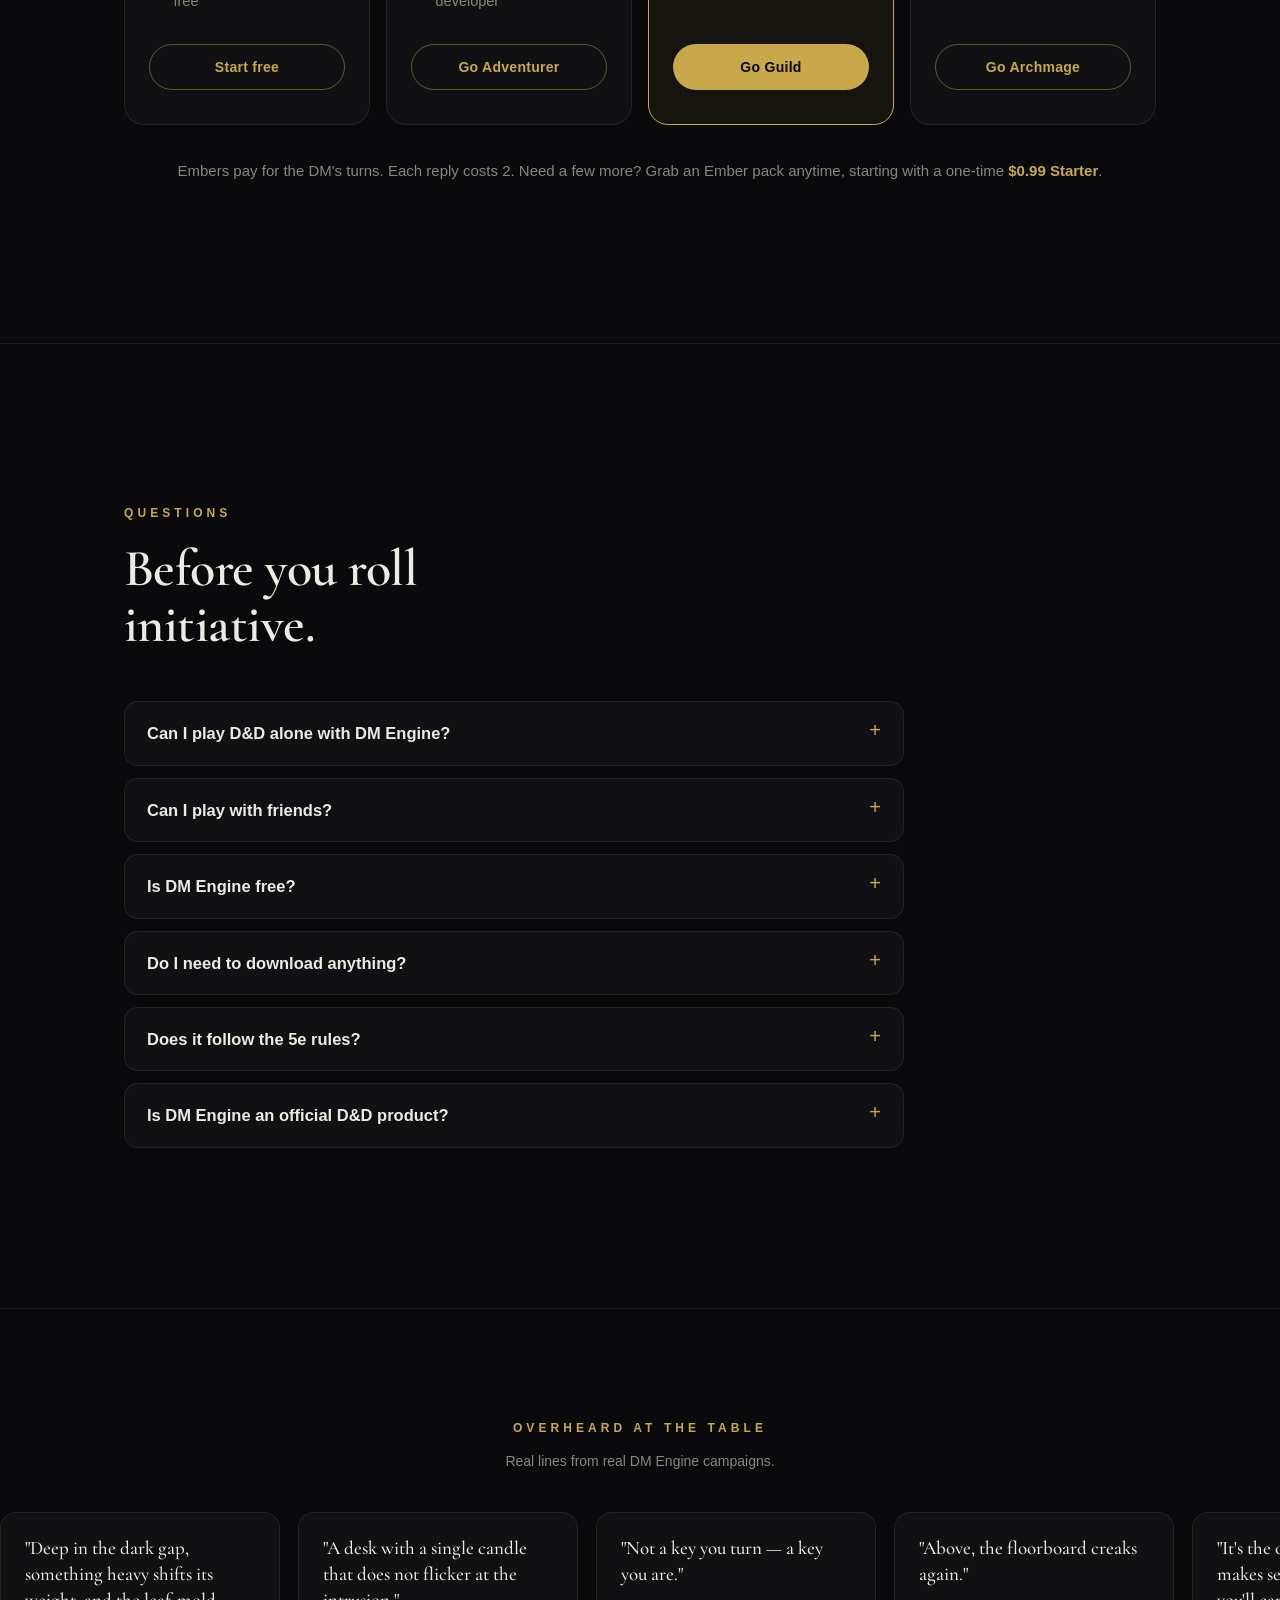
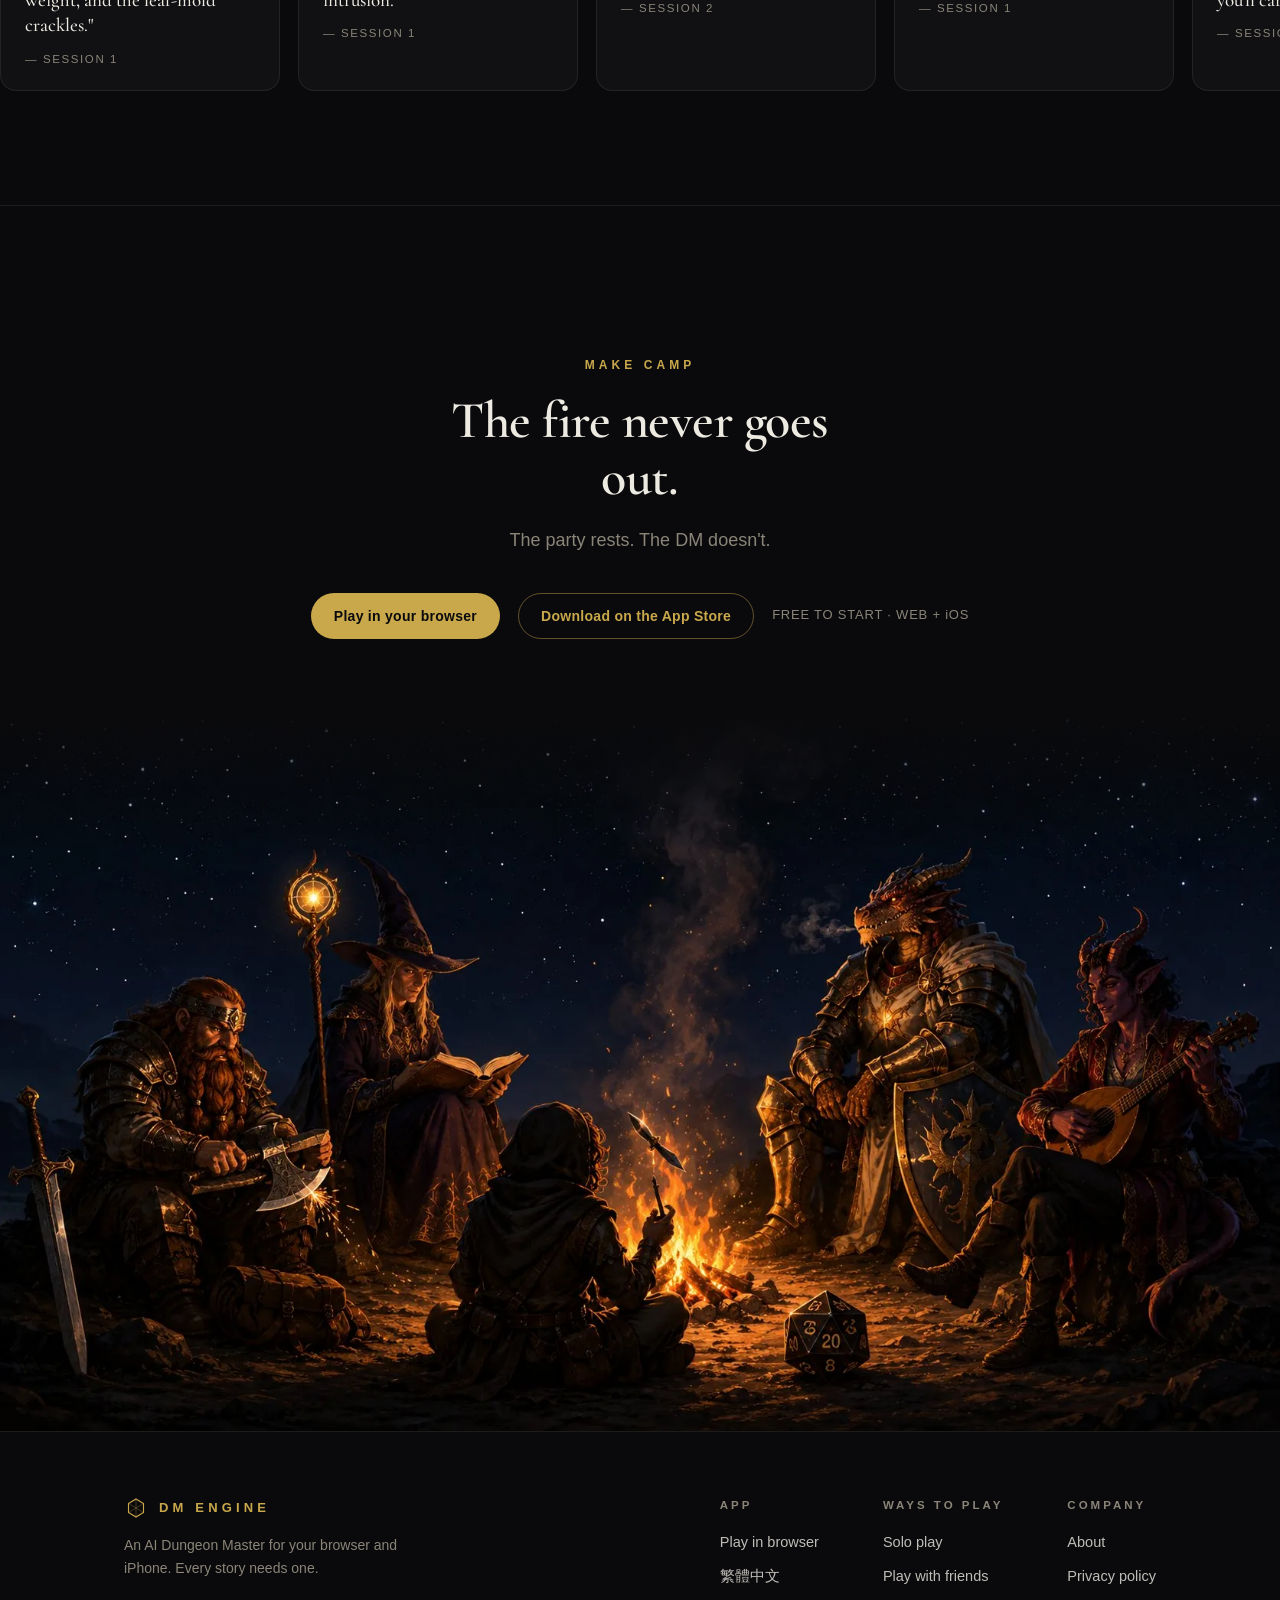
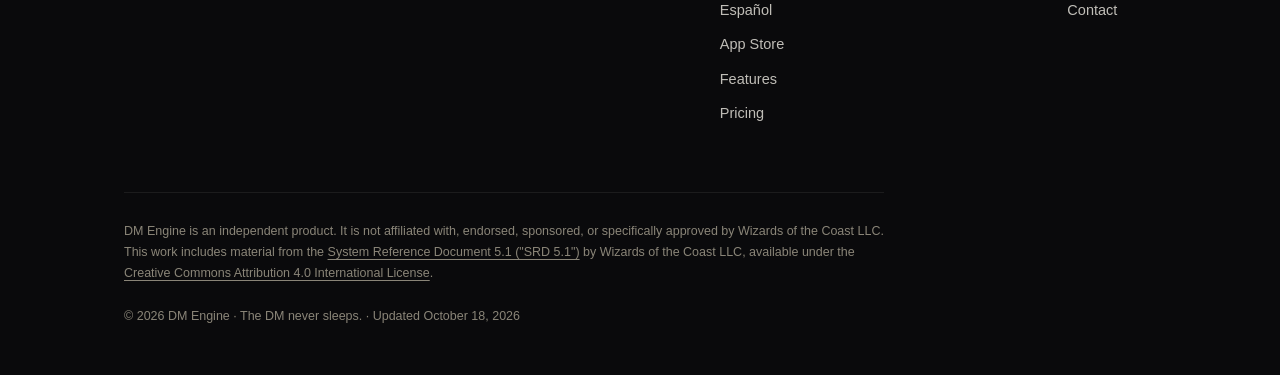
==== commit a7bae09a: "LORE-RENAME-001: the four worlds are original on every page The Ember Coast, The Brimstone March, Du" ====
--- a/index.html
+++ b/index.html
@@ -528,29 +528,29 @@
     <div class="world-grid stagger">
       <div class="world">
         <div>
-          <h3>Forgotten Realms</h3>
-          <p class="vibe">The classic. High fantasy from the Sword Coast inward — cities, guilds, and old roads with older problems.</p>
+          <h3>The Ember Coast</h3>
+          <p class="vibe">The classic. High fantasy on a long coast of masked councils, mercenary ports, and old roads with older problems.</p>
         </div>
         <span class="tier free">FREE</span>
       </div>
       <div class="world">
         <div>
-          <h3>Avernus</h3>
-          <p class="vibe">The first of the Nine Hells. Souls are currency, contracts are weapons, and the war machines never stop.</p>
+          <h3>The Brimstone March</h3>
+          <p class="vibe">The first hell. Souls are currency, contracts are weapons, and the war machines never stop.</p>
         </div>
         <span class="tier adv">ADVENTURER</span>
       </div>
       <div class="world">
         <div>
-          <h3>Ravenloft</h3>
-          <p class="vibe">Horror in three acts: trapped, hunted, corrupted. The mists decide when you leave.</p>
+          <h3>Duskhollow</h3>
+          <p class="vibe">Horror in three acts: trapped, hunted, corrupted. The mist decides when you leave.</p>
         </div>
         <span class="tier adv">ADVENTURER</span>
       </div>
       <div class="world">
         <div>
-          <h3>Eberron</h3>
-          <p class="vibe">Noir and lightning rails. The war is over — nobody believes it, and the Mourning has no explanation yet.</p>
+          <h3>Ironmourn</h3>
+          <p class="vibe">Noir and spirit-bound railways. The war is over — nobody believes it, and the night a nation went silent has no explanation yet.</p>
         </div>
         <span class="tier adv">ADVENTURER</span>
       </div>
@@ -636,28 +636,28 @@
   <p class="q-note">Real lines from real DM Engine campaigns.</p>
   <div class="q-track">
     <div class="q-seg">
-      <div class="quote"><p>"Deep in the dark gap, something heavy shifts its weight, and the leaf-mold crackles."</p><span>— Session 1 · Forgotten Realms</span></div>
-      <div class="quote"><p>"A desk with a single candle that does not flicker at the intrusion."</p><span>— Session 1 · Ravenloft</span></div>
-      <div class="quote"><p>"Not a key you turn — a key you are."</p><span>— Session 2 · Forgotten Realms</span></div>
-      <div class="quote"><p>"Above, the floorboard creaks again."</p><span>— Session 1 · Eberron</span></div>
-      <div class="quote"><p>"It's the only decision that makes sense and the worst one you'll carry for a while."</p><span>— Session 1 · Forgotten Realms</span></div>
-      <div class="quote"><p>"The rider is quiet for three full seconds."</p><span>— Session 1 · Ravenloft</span></div>
-      <div class="quote"><p>"你將呼吸壓進胸腔深處，連指尖都凝成了樹根。霧裡的摩擦聲緩了一拍，像是也在傾聽你。"</p><span>— Session 1 · Forgotten Realms · 中文</span></div>
-      <div class="quote"><p>"Far out over the harbor, the clouds turn the slow color of a bruise."</p><span>— Session 1 · Forgotten Realms</span></div>
-      <div class="quote"><p>"Somewhere beneath your boots, faint and patient, something drags a claw across wood."</p><span>— Session 1 · Forgotten Realms</span></div>
-      <div class="quote"><p>"The cold circles it, patient and polite."</p><span>— Session 1 · Forgotten Realms</span></div>
+      <div class="quote"><p>"Deep in the dark gap, something heavy shifts its weight, and the leaf-mold crackles."</p><span>— Session 1</span></div>
+      <div class="quote"><p>"A desk with a single candle that does not flicker at the intrusion."</p><span>— Session 1</span></div>
+      <div class="quote"><p>"Not a key you turn — a key you are."</p><span>— Session 2</span></div>
+      <div class="quote"><p>"Above, the floorboard creaks again."</p><span>— Session 1</span></div>
+      <div class="quote"><p>"It's the only decision that makes sense and the worst one you'll carry for a while."</p><span>— Session 1</span></div>
+      <div class="quote"><p>"The rider is quiet for three full seconds."</p><span>— Session 1</span></div>
+      <div class="quote"><p>"你將呼吸壓進胸腔深處，連指尖都凝成了樹根。霧裡的摩擦聲緩了一拍，像是也在傾聽你。"</p><span>— Session 1 · 中文</span></div>
+      <div class="quote"><p>"Far out over the harbor, the clouds turn the slow color of a bruise."</p><span>— Session 1</span></div>
+      <div class="quote"><p>"Somewhere beneath your boots, faint and patient, something drags a claw across wood."</p><span>— Session 1</span></div>
+      <div class="quote"><p>"The cold circles it, patient and polite."</p><span>— Session 1</span></div>
     </div>
     <div class="q-seg">
-      <div class="quote"><p>"Deep in the dark gap, something heavy shifts its weight, and the leaf-mold crackles."</p><span>— Session 1 · Forgotten Realms</span></div>
-      <div class="quote"><p>"A desk with a single candle that does not flicker at the intrusion."</p><span>— Session 1 · Ravenloft</span></div>
-      <div class="quote"><p>"Not a key you turn — a key you are."</p><span>— Session 2 · Forgotten Realms</span></div>
-      <div class="quote"><p>"Above, the floorboard creaks again."</p><span>— Session 1 · Eberron</span></div>
-      <div class="quote"><p>"It's the only decision that makes sense and the worst one you'll carry for a while."</p><span>— Session 1 · Forgotten Realms</span></div>
-      <div class="quote"><p>"The rider is quiet for three full seconds."</p><span>— Session 1 · Ravenloft</span></div>
-      <div class="quote"><p>"你將呼吸壓進胸腔深處，連指尖都凝成了樹根。霧裡的摩擦聲緩了一拍，像是也在傾聽你。"</p><span>— Session 1 · Forgotten Realms · 中文</span></div>
-      <div class="quote"><p>"Far out over the harbor, the clouds turn the slow color of a bruise."</p><span>— Session 1 · Forgotten Realms</span></div>
-      <div class="quote"><p>"Somewhere beneath your boots, faint and patient, something drags a claw across wood."</p><span>— Session 1 · Forgotten Realms</span></div>
-      <div class="quote"><p>"The cold circles it, patient and polite."</p><span>— Session 1 · Forgotten Realms</span></div>
+      <div class="quote"><p>"Deep in the dark gap, something heavy shifts its weight, and the leaf-mold crackles."</p><span>— Session 1</span></div>
+      <div class="quote"><p>"A desk with a single candle that does not flicker at the intrusion."</p><span>— Session 1</span></div>
+      <div class="quote"><p>"Not a key you turn — a key you are."</p><span>— Session 2</span></div>
+      <div class="quote"><p>"Above, the floorboard creaks again."</p><span>— Session 1</span></div>
+      <div class="quote"><p>"It's the only decision that makes sense and the worst one you'll carry for a while."</p><span>— Session 1</span></div>
+      <div class="quote"><p>"The rider is quiet for three full seconds."</p><span>— Session 1</span></div>
+      <div class="quote"><p>"你將呼吸壓進胸腔深處，連指尖都凝成了樹根。霧裡的摩擦聲緩了一拍，像是也在傾聽你。"</p><span>— Session 1 · 中文</span></div>
+      <div class="quote"><p>"Far out over the harbor, the clouds turn the slow color of a bruise."</p><span>— Session 1</span></div>
+      <div class="quote"><p>"Somewhere beneath your boots, faint and patient, something drags a claw across wood."</p><span>— Session 1</span></div>
+      <div class="quote"><p>"The cold circles it, patient and polite."</p><span>— Session 1</span></div>
     </div>
   </div>
 </div>
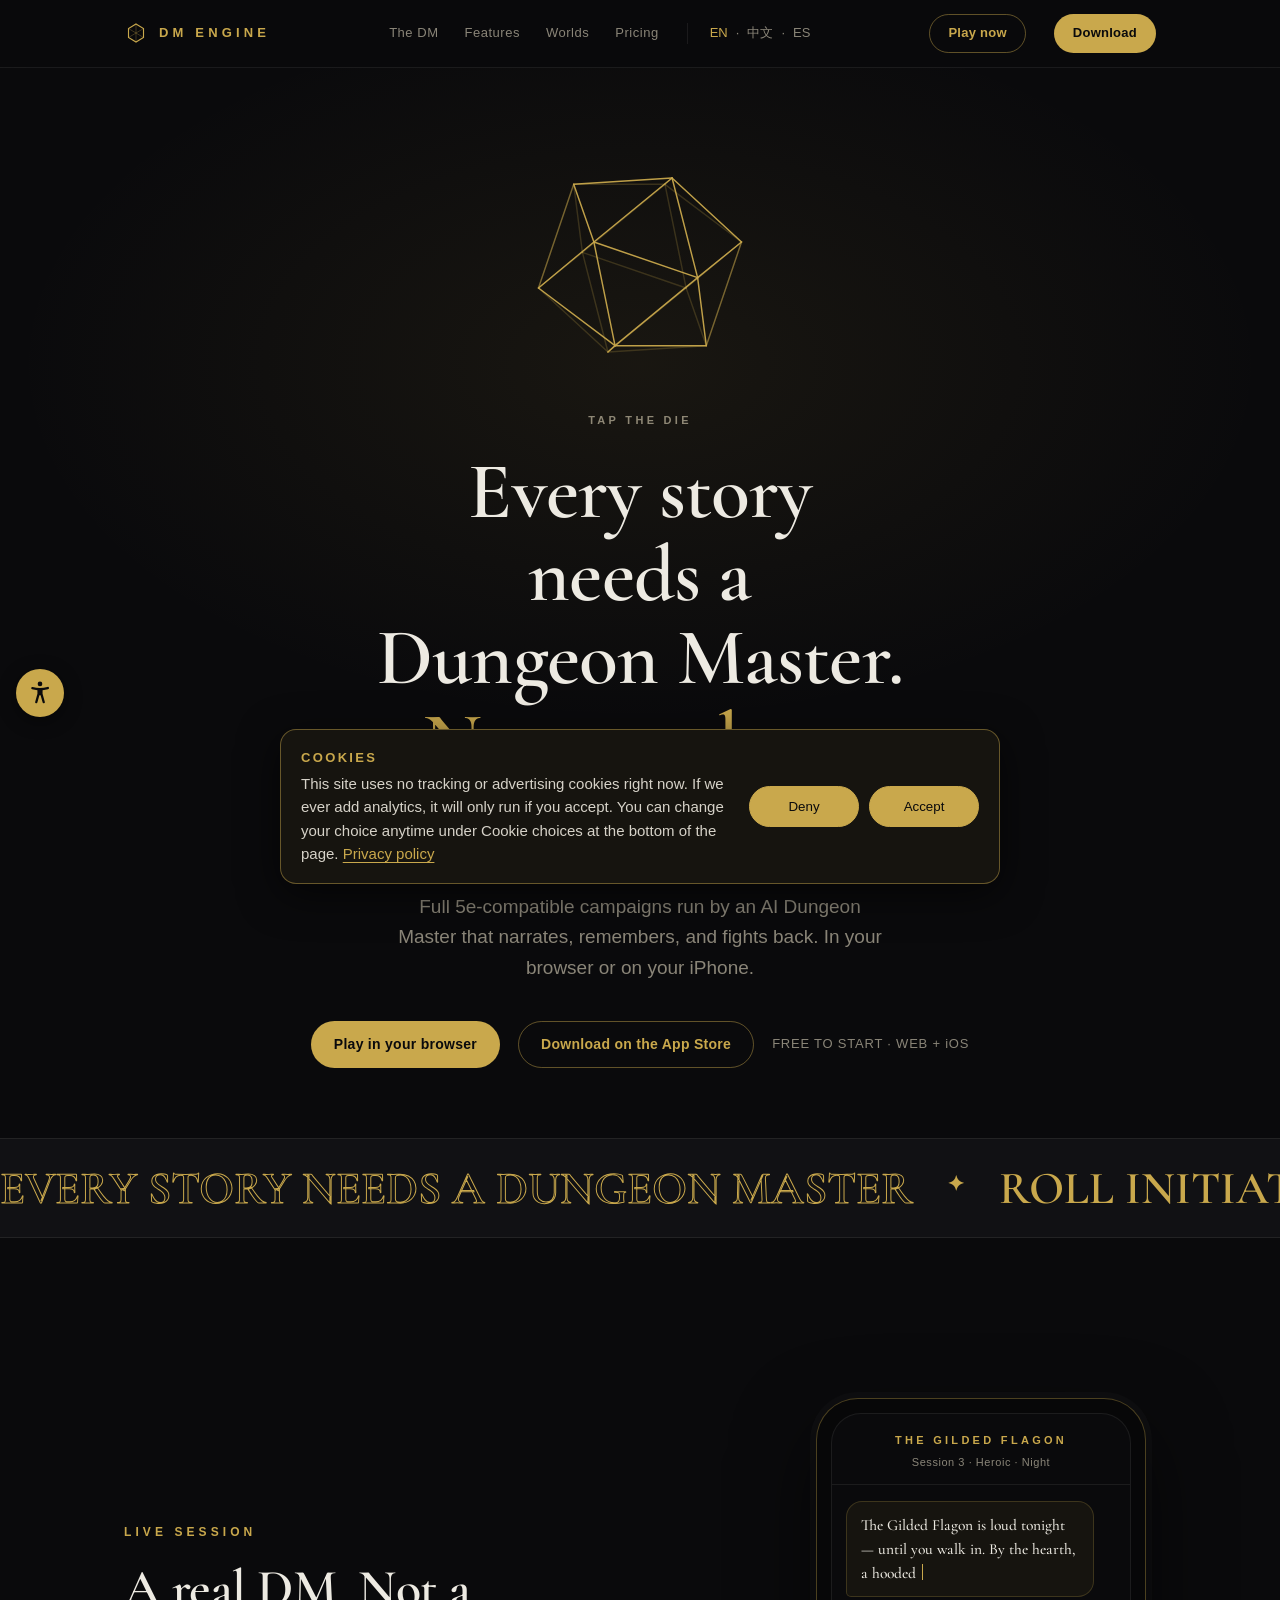
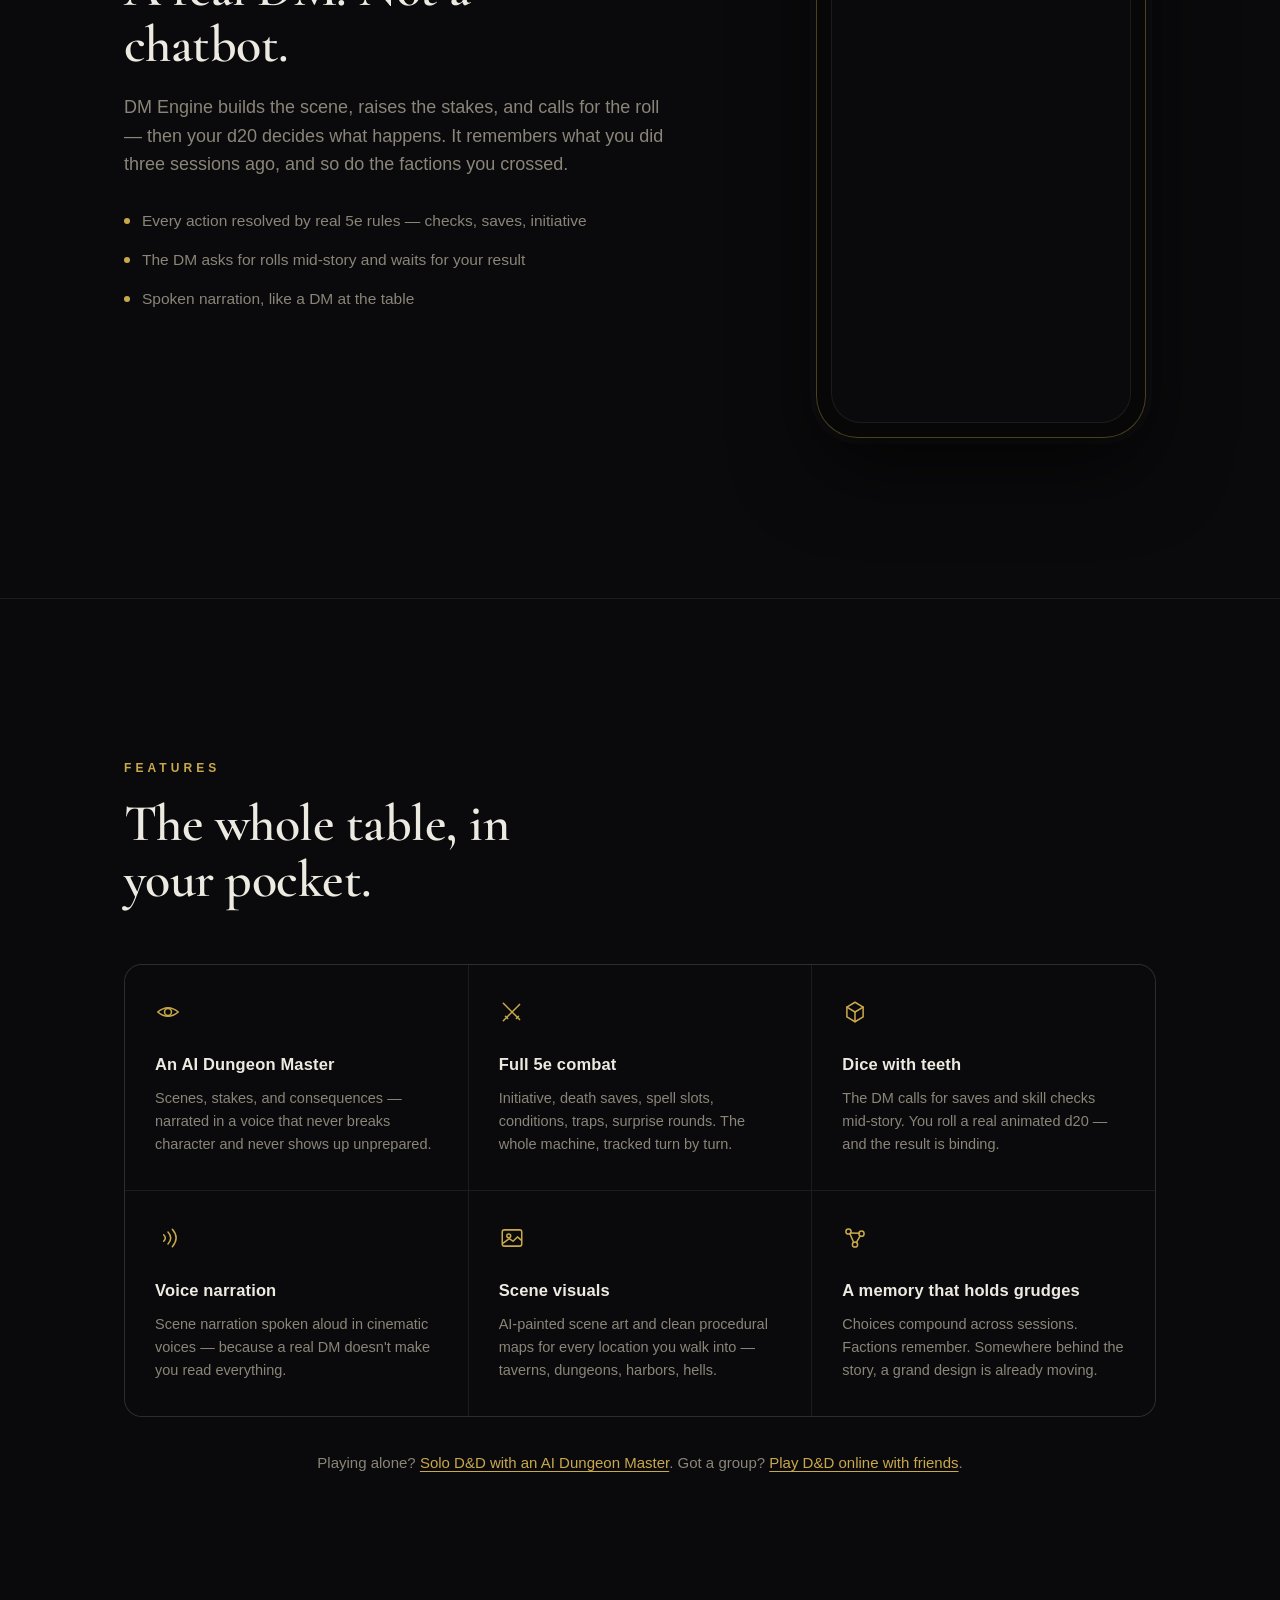
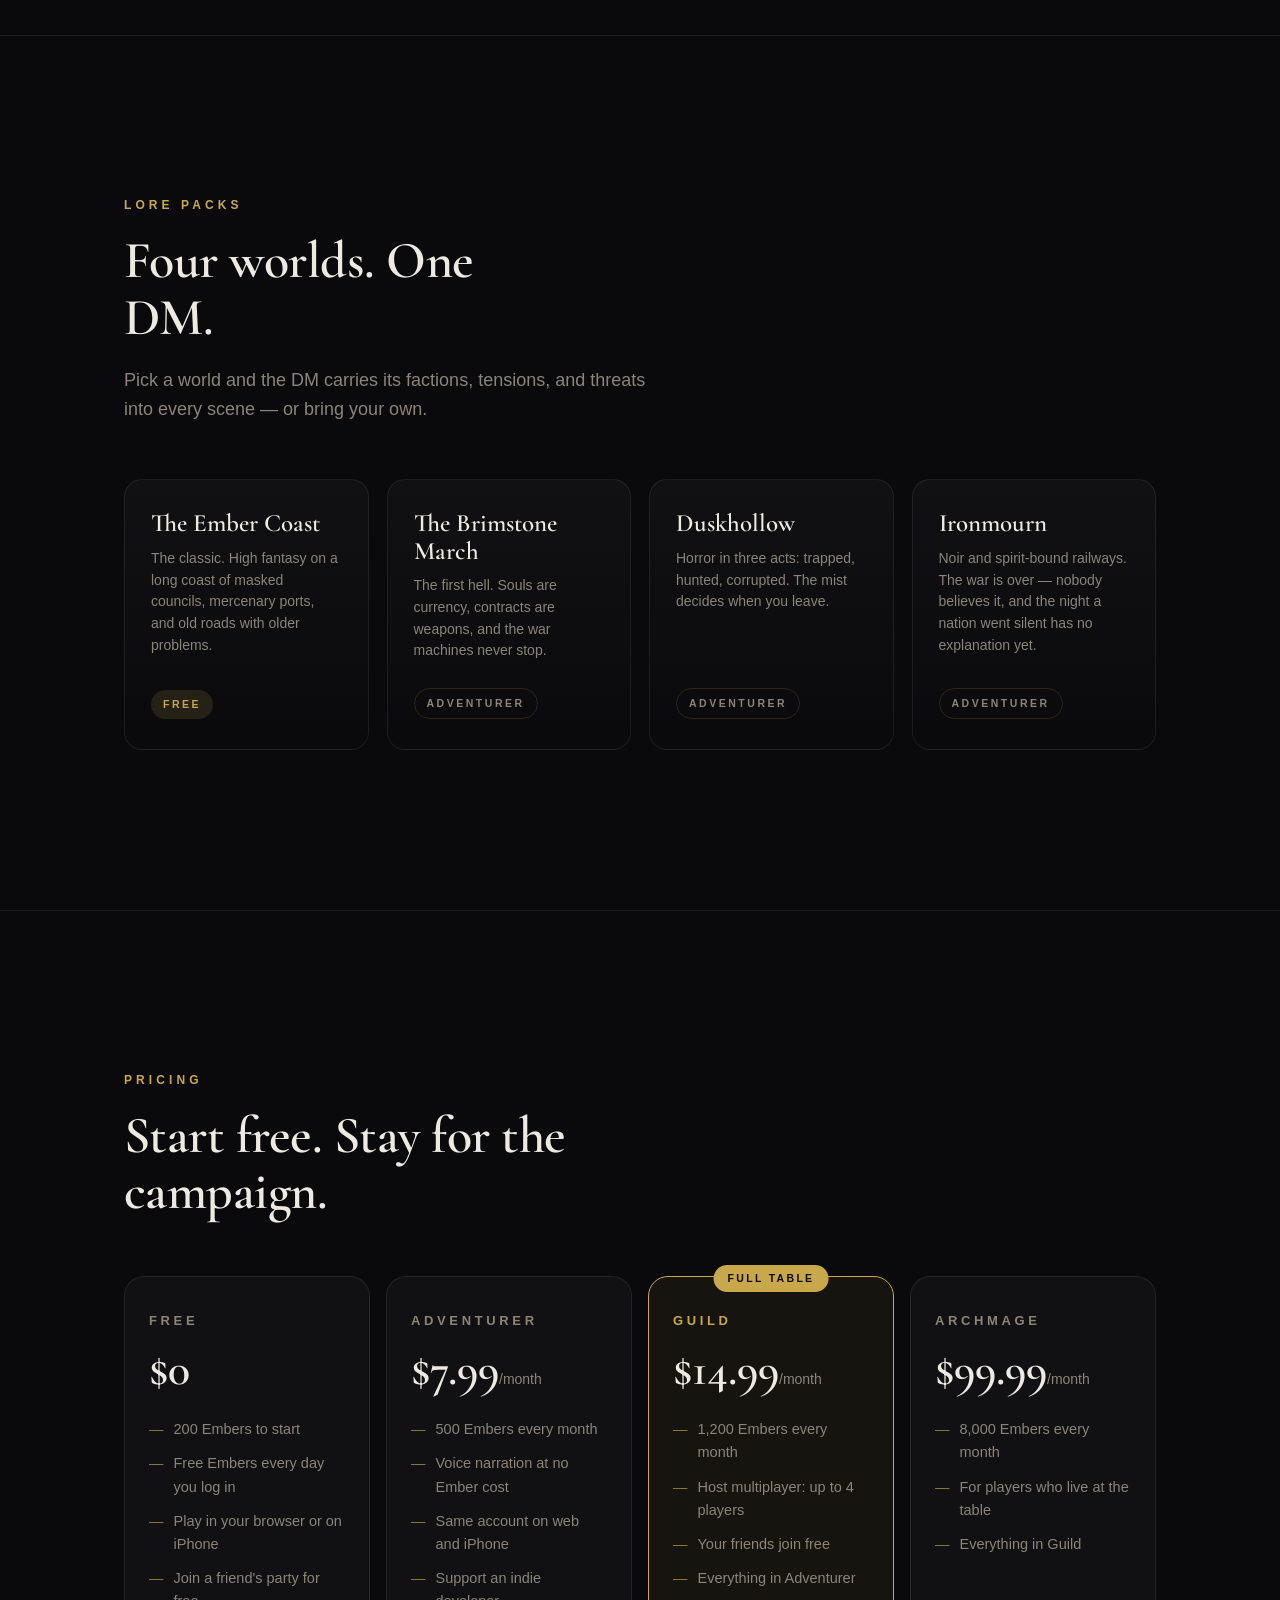
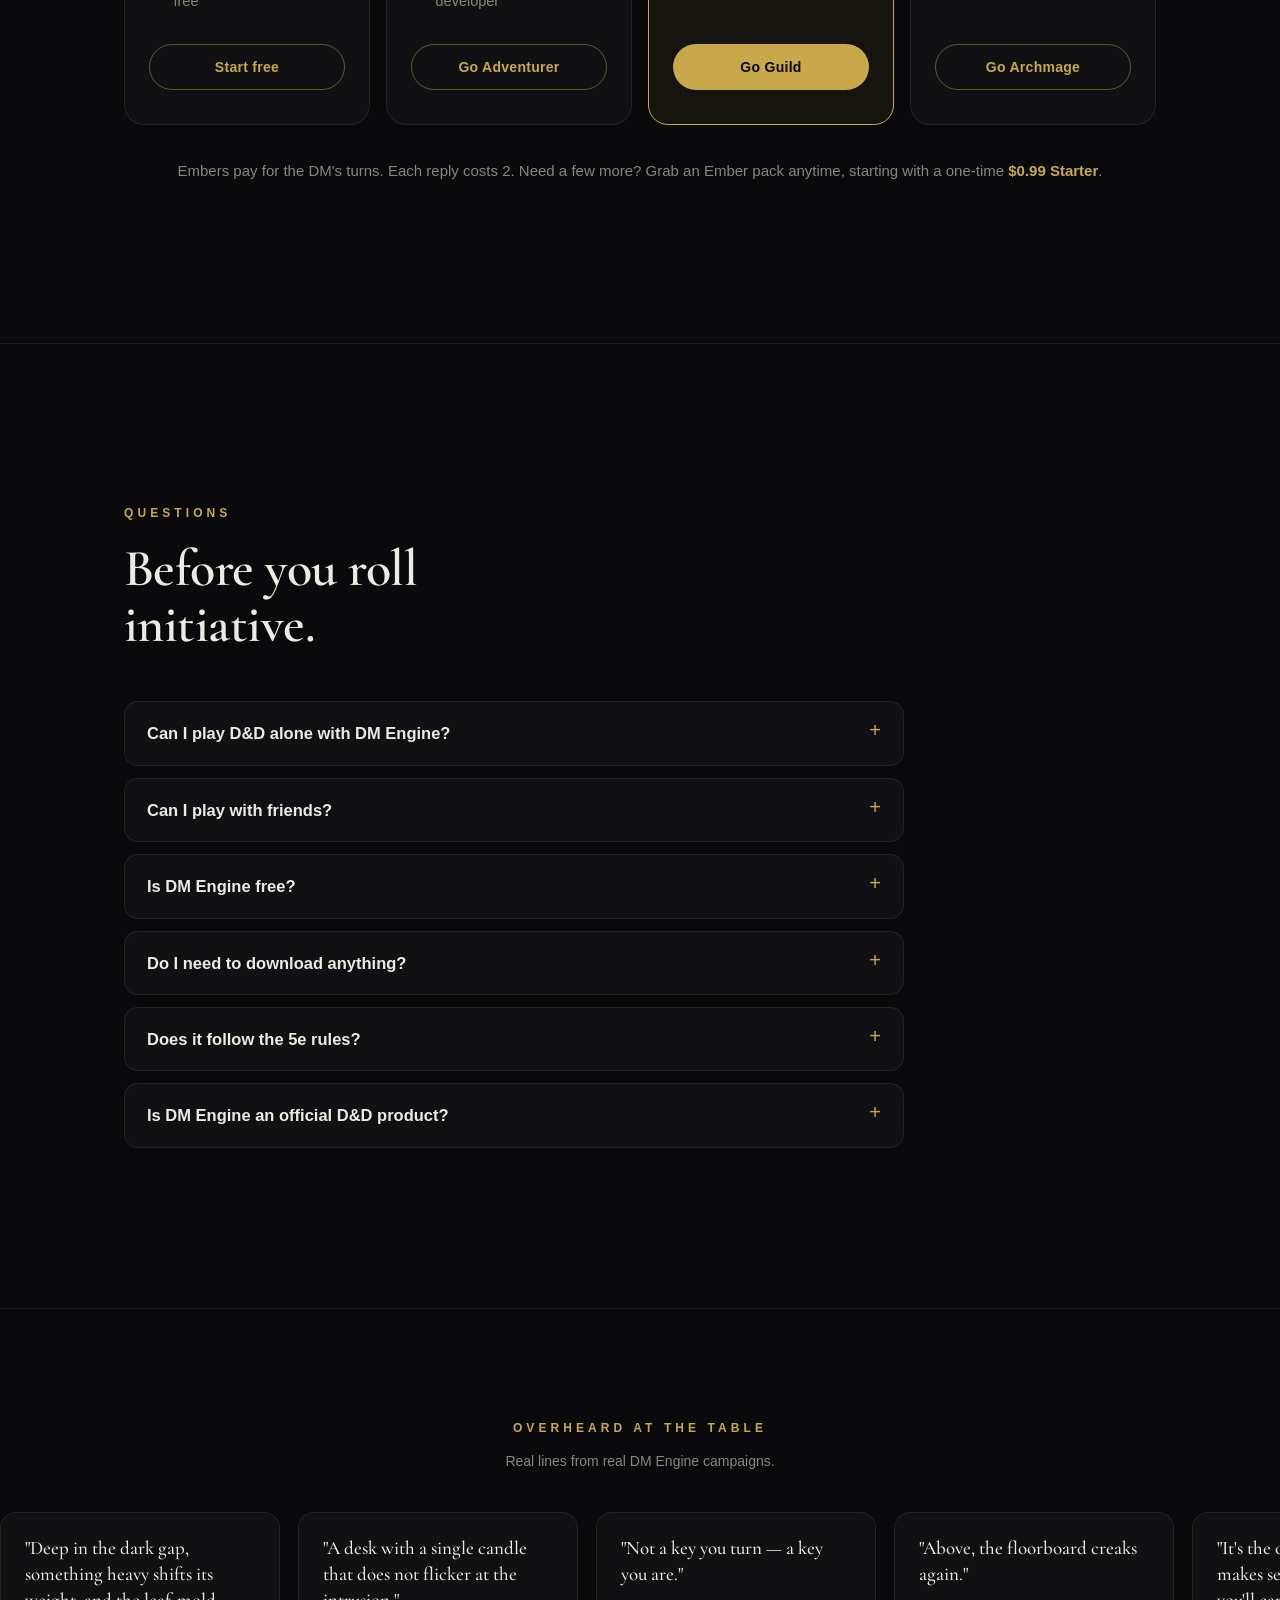
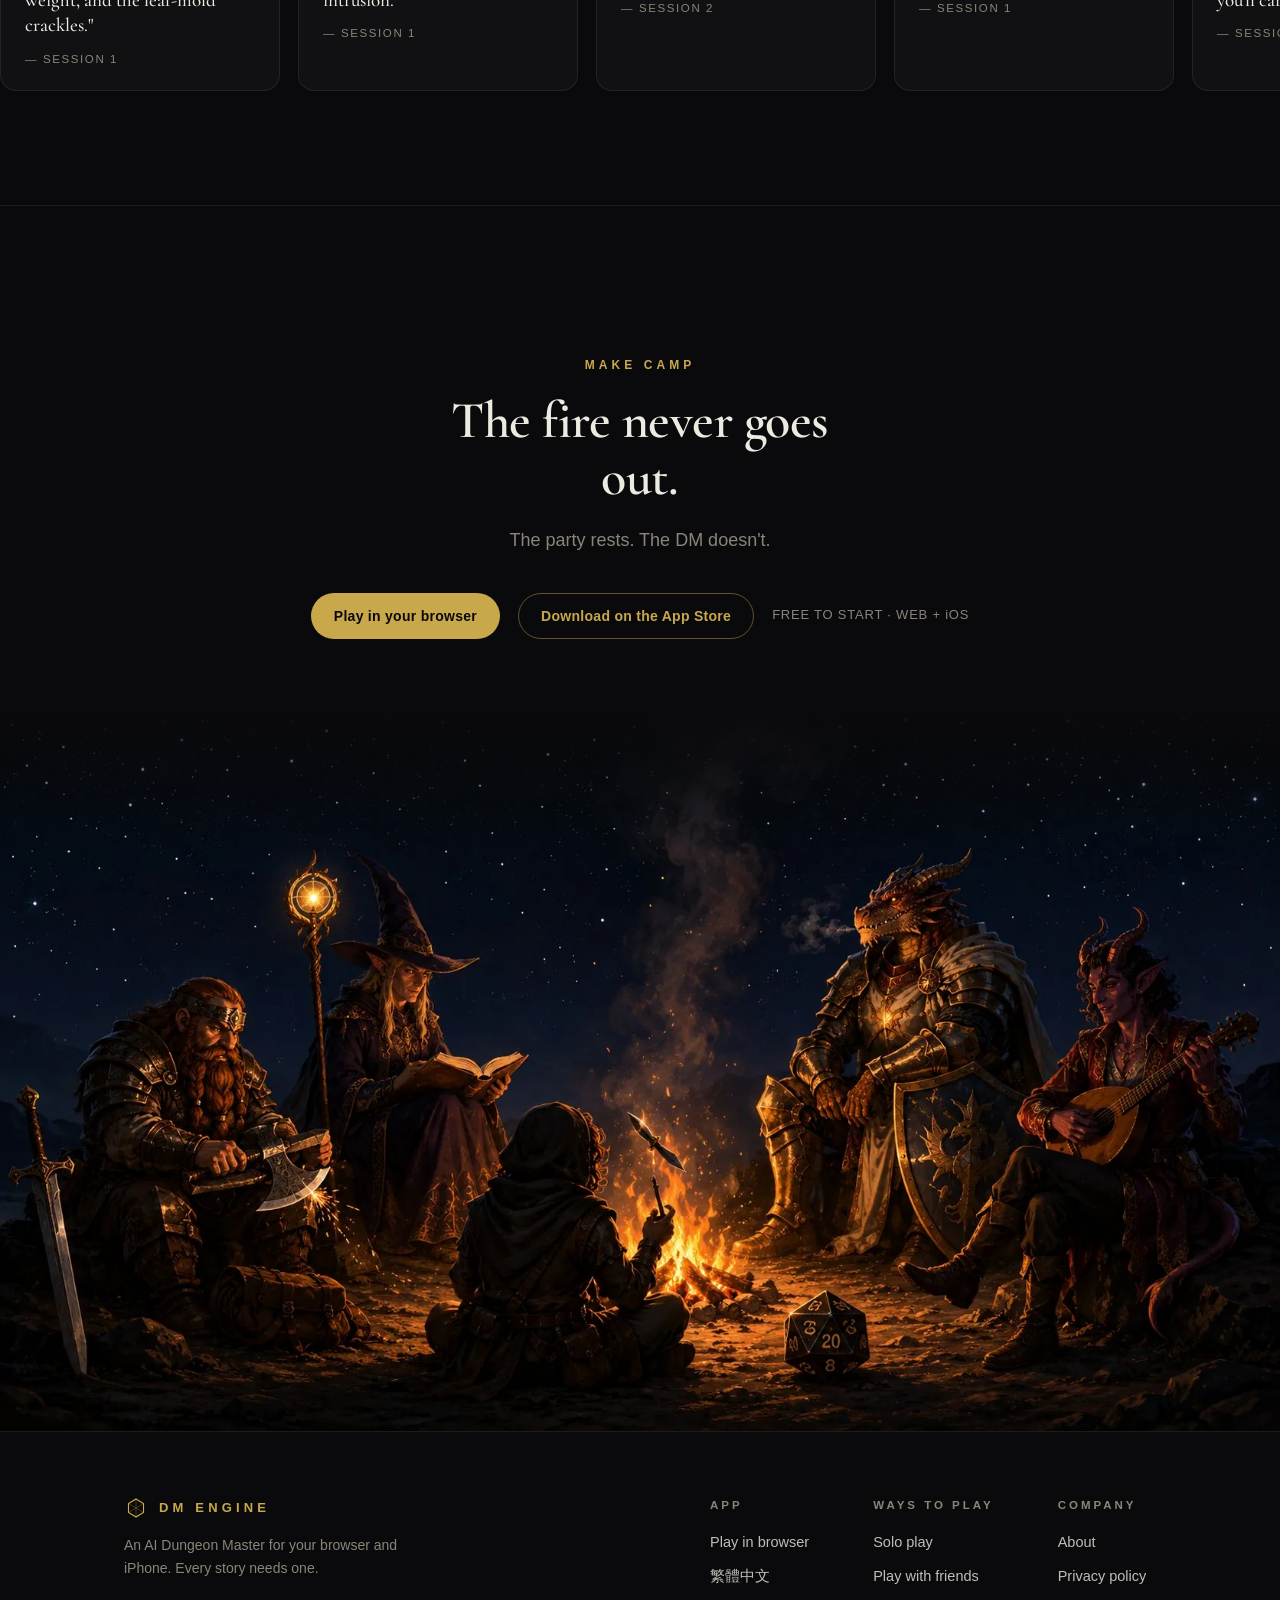
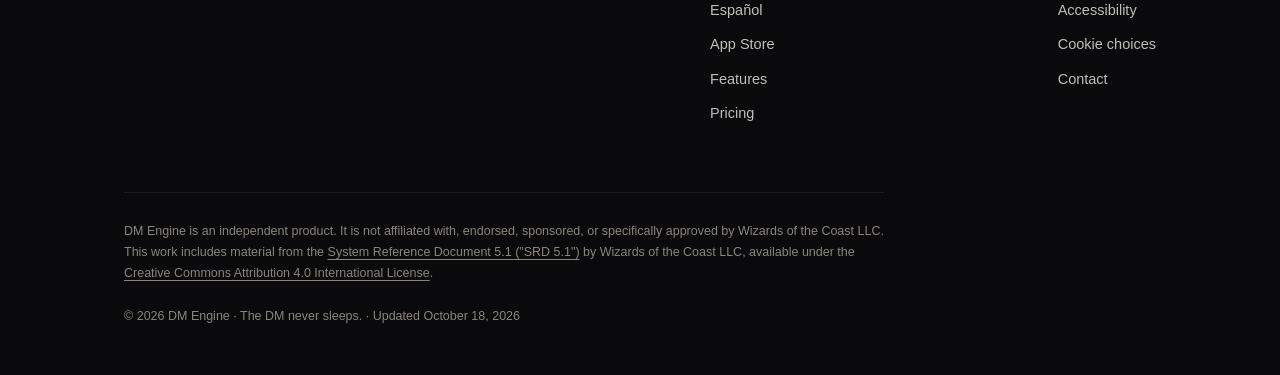
==== commit 8125652f: "Cookie choice banner, accessibility button and accessibility statement" ====
--- a/index.html
+++ b/index.html
@@ -710,6 +710,8 @@
           <h4>Company</h4>
           <a href="/about/">About</a>
           <a href="https://j37953242.github.io/dmengine-legal">Privacy policy</a>
+          <a href="/accessibility/">Accessibility</a>
+          <a href="#" data-cookie-choices>Cookie choices</a>
           <a href="mailto:support@dmengineapp.com">Contact</a>
         </div>
       </div>
@@ -1083,5 +1085,6 @@
   io2.observe(cv);
 })();
 </script>
+<script src="/site-ui.js" defer></script>
 </body>
 </html>
